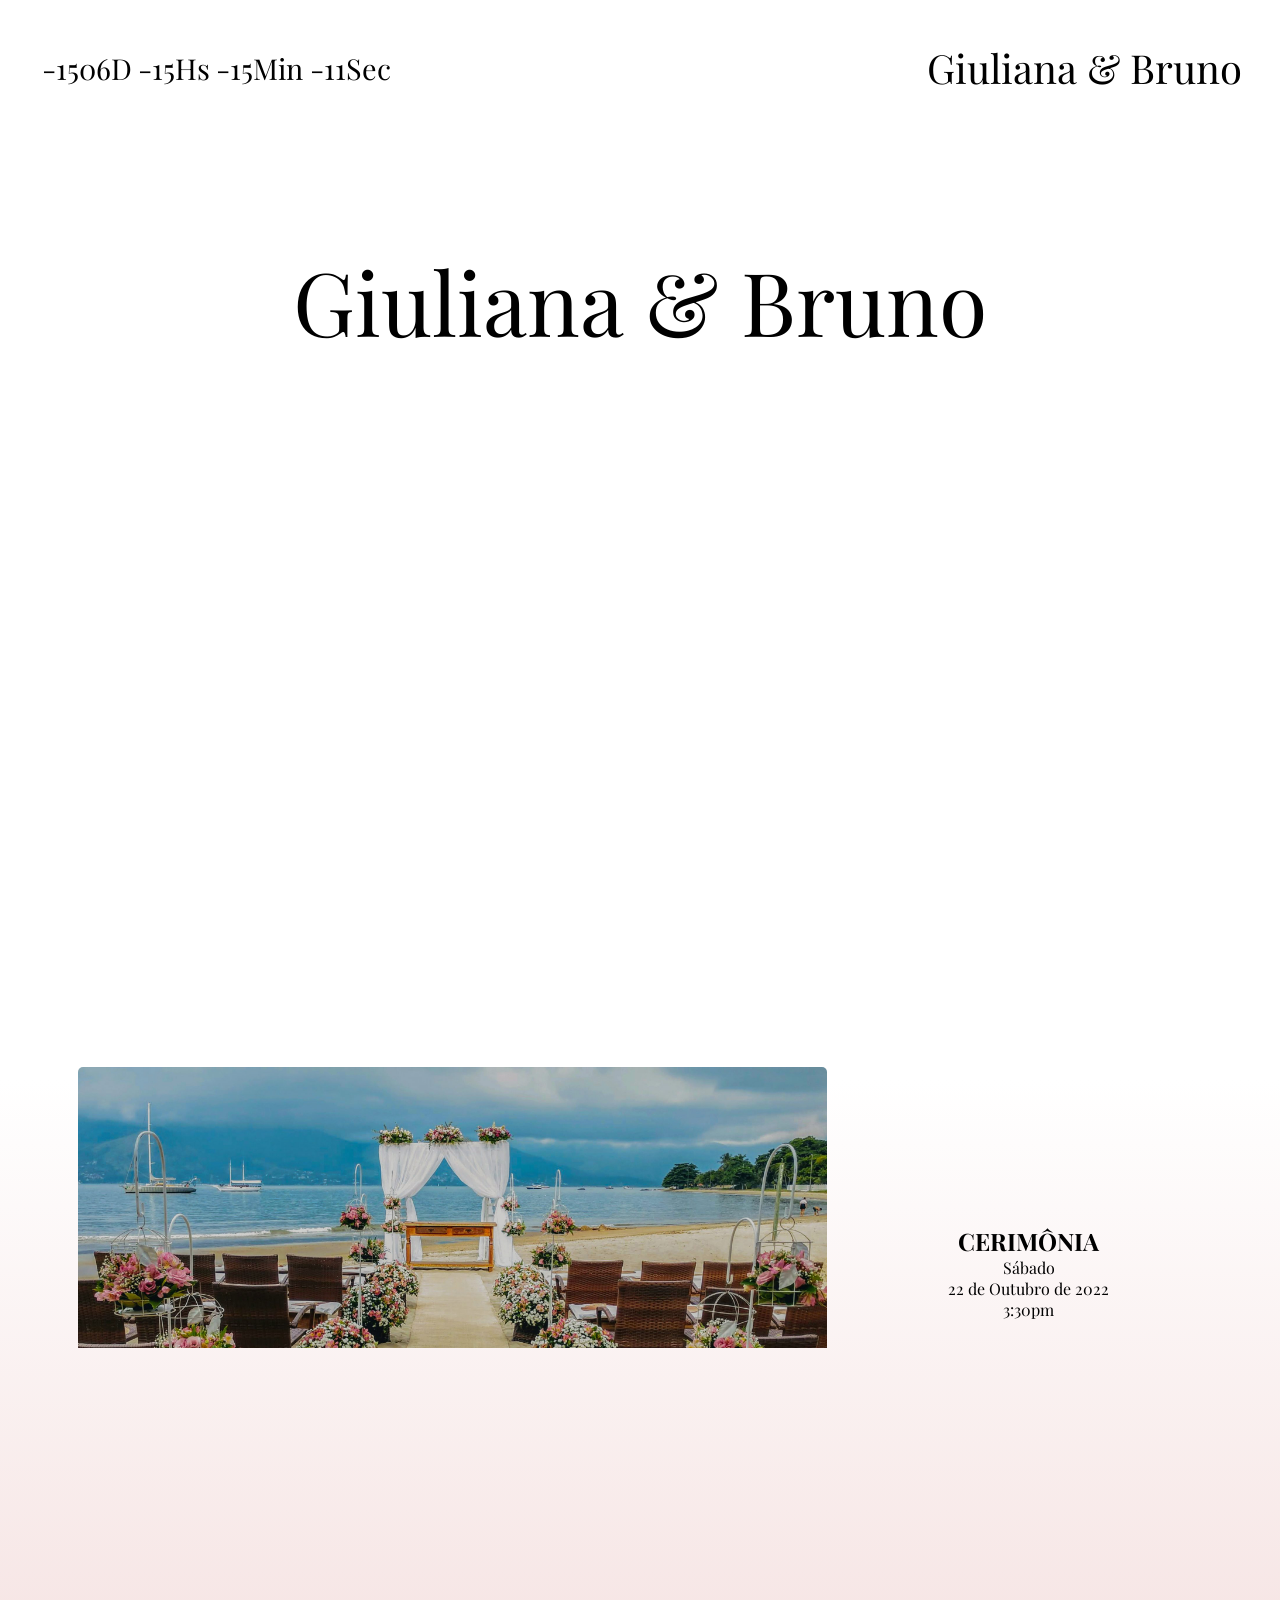
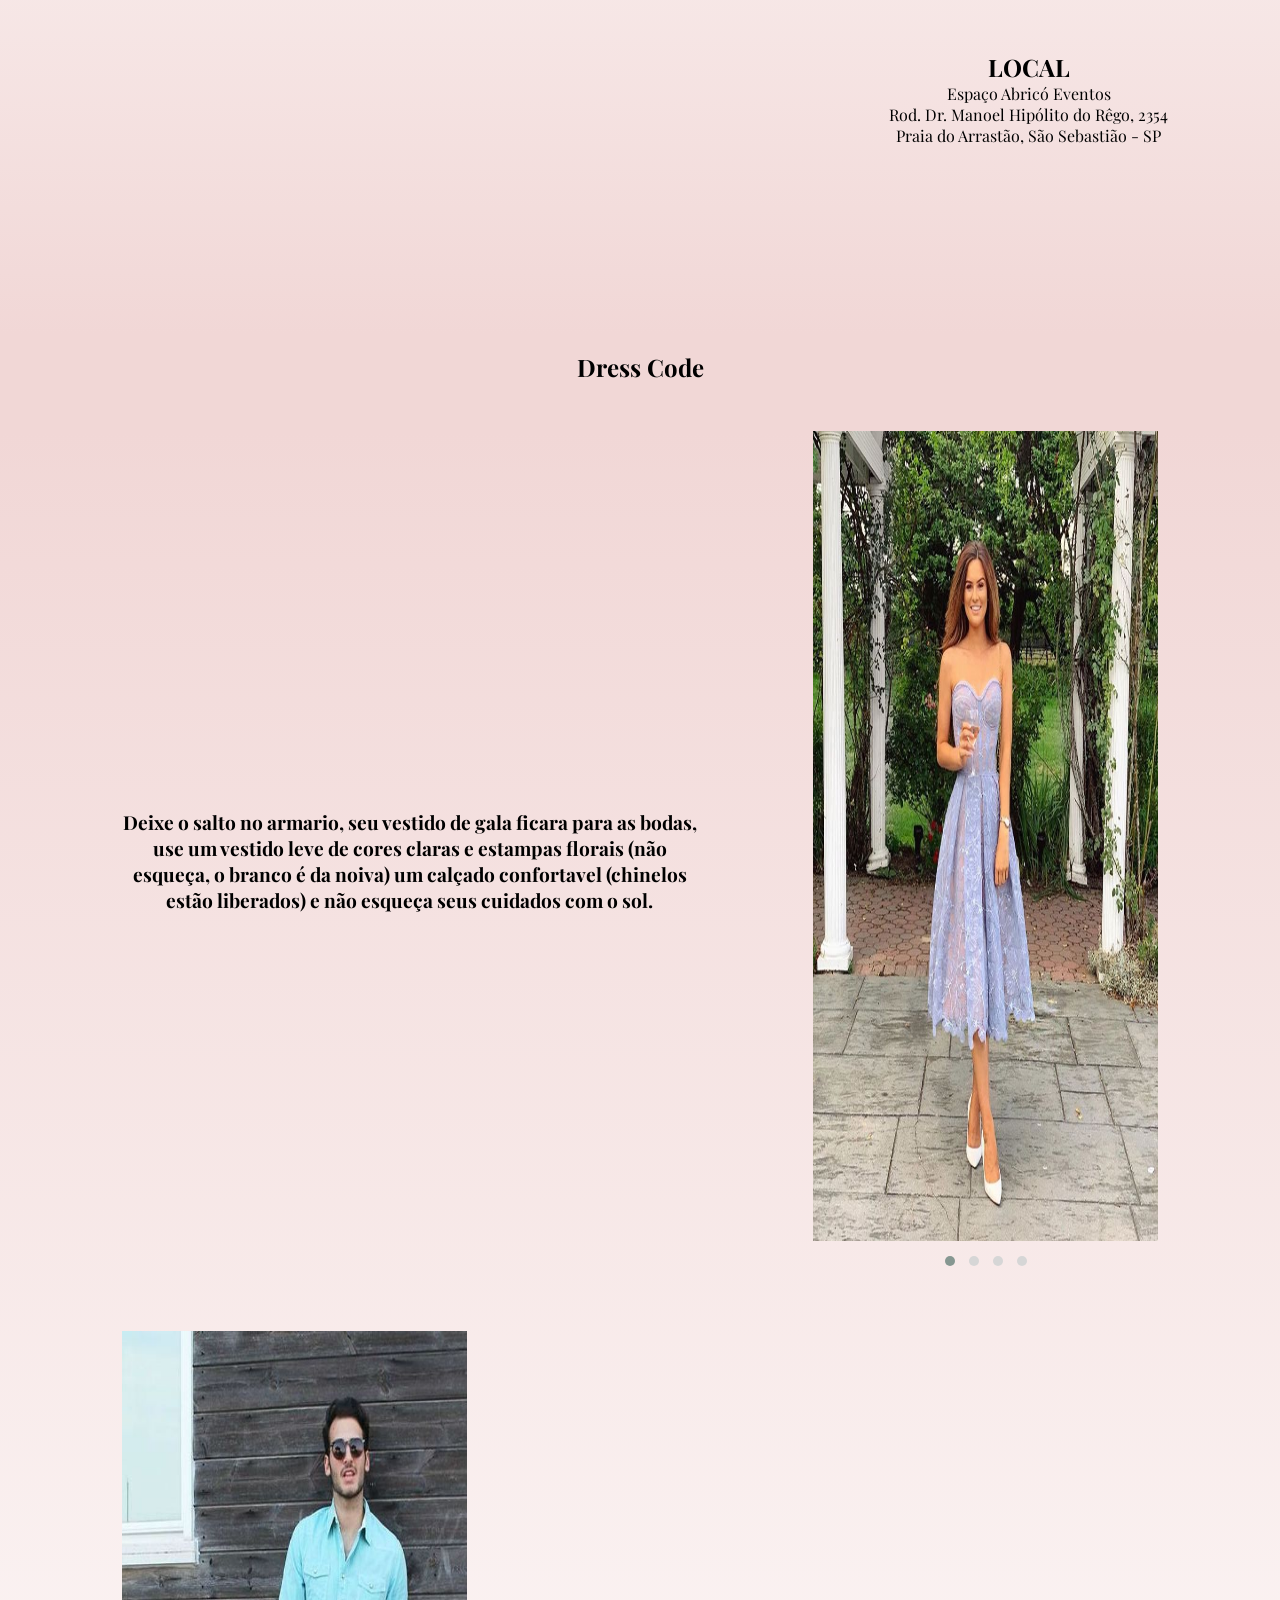
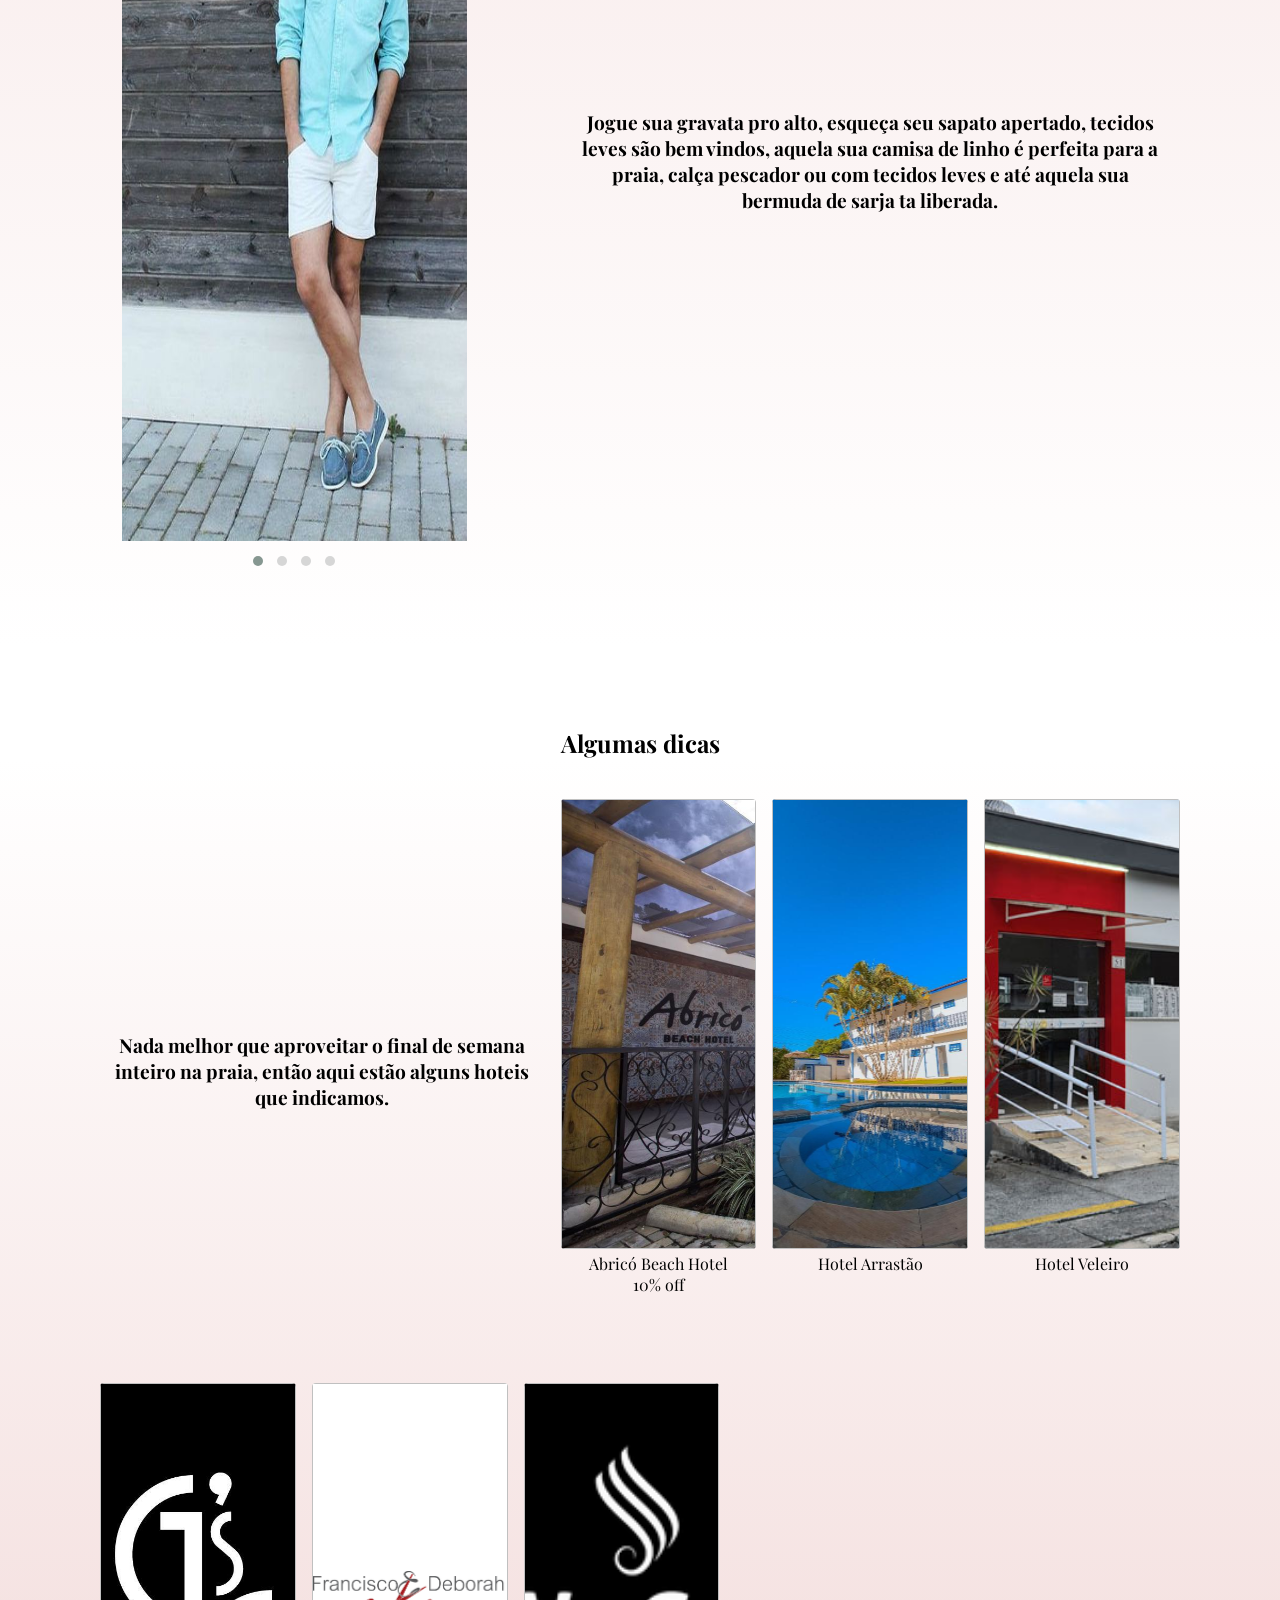
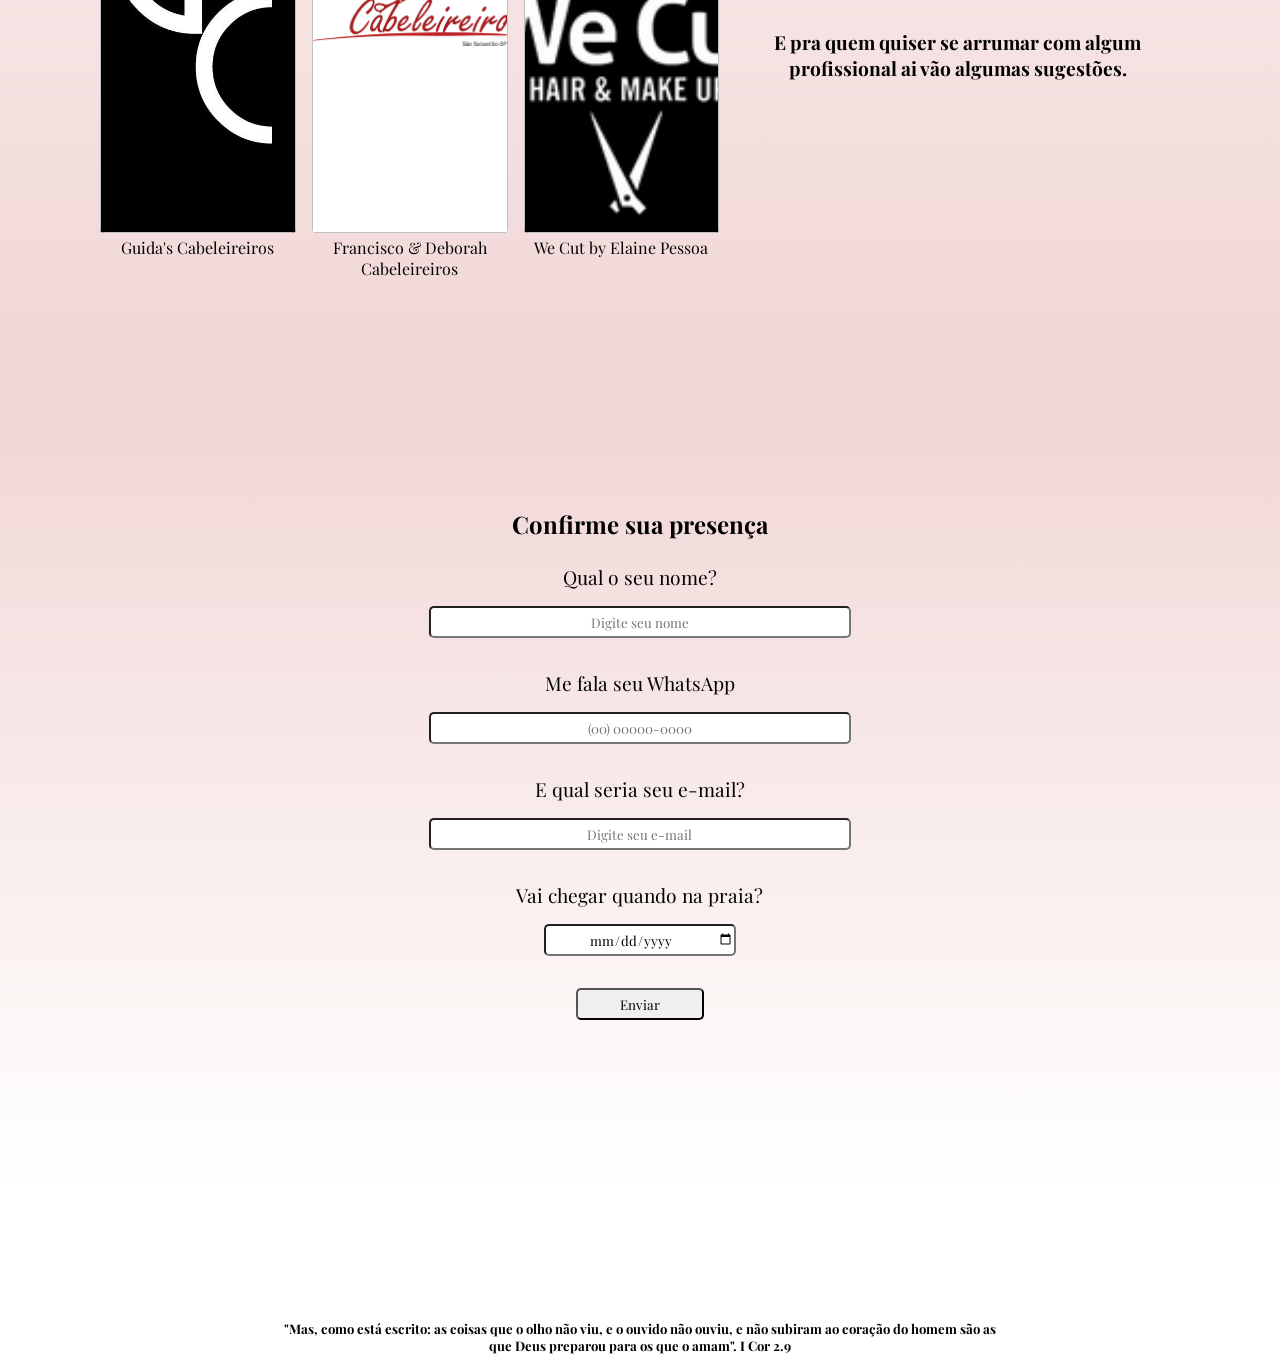
==== index.html @ ca5f825d "criado footer, editado sections e criado thanks.html" ====
<!DOCTYPE html>
<html lang="pt-br">
<head>
    <meta charset="UTF-8">
    <meta http-equiv="X-UA-Compatible" content="IE=edge">
    <meta name="viewport" content="width=device-width, initial-scale=1.0">
    <link rel="stylesheet" href="css/owl/owl.carousel.min.css">
    <link rel="stylesheet" href="css/owl/owl.theme.default.min.css">
   
    <link rel="stylesheet" href="css/base.css">
    <link rel="stylesheet" href="css/info.css">
    <link rel="stylesheet" href="css/local.css">
    <link rel="stylesheet" href="css/noivos.css">
    <link rel="stylesheet" href="css/rsvp.css">
    <link rel="stylesheet" href="css/dicas.css">
    <link rel="stylesheet" href="css/listaPresentes.css">
    <link rel="stylesheet" href="css/dresscode.css">
    <link rel="stylesheet" href="css/footer.css">
    <title>Giuliana & Bruno</title>
</head>
<body>
    <header>
        <ul id="regressivo">
            <li><span id="days"></span>D</li>
            <li><span id="hours"></span>Hs</li>
            <li><span id="minutes"></span>Min</li>
            <li><span id="seconds"></span>Sec</li>
        </ul>
        <p id="tituloHeader">Giuliana & Bruno</p>
        <!-- colocar a data como background-->
    </header>
    <main>
        <section class="noivos" id="sectionNoivos">
            <div class="nomeNoivos" id="nomeNoivos"><p>Giuliana & Bruno</p></div>
            <div class="btnsubir" id="btnSubir">
                <a href="#regressivo">Subir</a>
            </div>
        </section>
        <section class="info" id="sectionInfo">
            <div class="local__infomacao">
                <div id="carroselInfo" class="carroselInfo">

                </div>

                <div id="cerimonia" class="cerimonia">
                    <h1>CERIMÔNIA</h1>
                    <p>Sábado</p>
                    <p>22 de Outubro de 2022</p>
                    <p>3:30pm</p>
                </div>
                
            </div>

            <div class="mapa__informacao">
                <div class="mapa">
                    <iframe id="iframe" src="https://www.google.com/maps/embed?pb=!1m18!1m12!1m3!1d3651.3689136181724!2d-45.40582568501809!3d-23.76987398457973!2m3!1f0!2f0!3f0!3m2!1i1024!2i768!4f13.1!3m3!1m2!1s0x94d29b99ed6db291%3A0xcf7d42563c773ba3!2sEspa%C3%A7o%20Abric%C3%B3%20Eventos!5e0!3m2!1spt-BR!2sbr!4v1636933007830!5m2!1spt-BR!2sbr" width="600" height="450" style="border:0;" allowfullscreen="" loading="lazy"></iframe>
                </div>
          
                <div id="local" class="local">
                    <h1>LOCAL</h1>
                    <p>Espaço Abricó Eventos</p>
                    <p>Rod. Dr. Manoel Hipólito do Rêgo, 2354</p>
                    <p>Praia do Arrastão, São Sebastião - SP</p>
                </div>
            </div>
        </section>
        <section class="dresscode" id="sectionDresscode">
            <div class="infoDresscode">
                <h1>Dress Code</h1>
                <div id="feminino" class="femenino">
                
                    <p id="pFemenino" class="">Deixe o salto no armario, seu vestido de gala ficara para as bodas, use um vestido leve de cores claras e estampas florais (não esqueça, o branco é da noiva) um calçado confortavel (chinelos estão liberados) e não esqueça seus cuidados com o sol.  </p>
                    <div id="dressF" class="dressCode dressF">
                        <div class="owl-carousel owl-theme">
                            <div class="item">
                                <img src="img/dressCodeF.jpg" alt="" class="exemploDresCode">
                            </div>
                            <div class="item">
                                <img src="img/referenciaF1.jpeg" alt="" class="exemploDresCode">
                            </div>
                            <div class="item">
                                <img src="img/referenciaF3.jpg" alt="" class="exemploDresCode">
                            </div>
                            <div class="item">
                                <img src="img/referenciaF2.jpeg" alt="" class="exemploDresCode">
                            </div>
                        </div>
                    </div>
                </div>
                <div id="masculino" class="masculino">
                    
                    <p id="pMasculino">Jogue sua gravata pro alto, esqueça seu sapato apertado, tecidos leves são bem vindos, aquela sua camisa de linho é perfeita para a praia, calça pescador ou com tecidos leves e até aquela sua bermuda de sarja ta liberada.  </p>
                    <div id="dressM" class="dressCode dressM">
                        <div class="owl-carousel owl-theme">

                            <div class="item">
                                <img src="img/referenciaM1.jpeg" alt="" class="exemploDresCode">
                            </div>
                            <div class="item">
                                <img src="img/referenciaM2.jpeg" alt="" class="exemploDresCode">
                            </div>
                            <div class="item">
                                <img src="img/referenciaM3.jpeg" alt="" class="exemploDresCode">
                            </div>
                            <div class="item">
                                <img src="img/referenciaM4.jpeg" alt="" class="exemploDresCode">
                            </div> 
                        </div>
                    </div>
                </div>
           
            </div>
        </section>
        <section class="dicas" id="sectionDicas">
            <h2 class="dicas_titulo">
                Algumas dicas
            </h2>
                    <div class="container c1">
                        <p id="dicasP1" class="dicas_P dicasP1">Nada melhor que aproveitar o final de semana inteiro na praia, então aqui estão alguns hoteis que indicamos.</p>

                        <div class="indicacao in1" id="in1">
                            <a href="https://www.instagram.com/abrico_beach_hotel/" target="_blank">
                                <img class="indi1">
                                <p>Abricó Beach Hotel<br>10% off</p>
                            </a>
                        </div>
                        <div class="indicacao in2" id="in2">
                            <a href="https://www.hotelarrastao.tur.br/" target="_blank">
                                <img class="indi2">
                                <p>Hotel Arrastão</p>
                            </a>
                        </div>
                        <div class="indicacao in3" id="in3">
                            <a href="https://hotelveleiro.com/" target="_blank">
                                <img class="indi3">
                                <p>Hotel Veleiro</p>
                            </a>
                        </div>
                    </div>
                    <div class="container c2">
                        <p id="dicasP2" class="dicas_P dicasP2">E pra quem quiser se arrumar com algum profissional ai vão algumas sugestões.</p>

                        <div class="indicacao in5" id="in6">
                            <a href="https://www.wecutilhabela.com.br/" target="_blank">
                                <img class="indi5">
                                <p>We Cut by Elaine Pessoa</p>
                            </a>
                        </div>

                        <div class="indicacao in6" id="in5">
                            <a href="https://www.facebook.com/Francisco-Deborah-Cabeleireiros-1360861070591210/" target="_blank">
                                <img class="indi6">
                                <p>Francisco & Deborah Cabeleireiros</p>
                            </a>
                        </div>

                        <div class="indicacao in4" id="in4">
                            <a href="https://www.facebook.com/Guidas-Cabeleireiros-157989481003439/" target="_blank">
                                <img class="indi4">
                                <p>Guida's Cabeleireiros</p>
                            </a>
                        </div>
                       
                        
                    </div>
               

        </section>

        
        <section class="rsvp" id="sectionRsvp">
            <h1 class="titleRsvp">Confirme sua presença</h1>

            <form  class="formRsvp" id="formRsvp" action="https://formsubmit.co/giuebruno@outlook.com" method="POST">
                
                <label for="nome" id="nomeForm">Qual o seu nome?</label>
                <input type="text" name="nome" id="nome" placeholder="Digite seu nome" required>
                <label for="tel" id="telForm">Me fala seu WhatsApp</label>
                <input type="tel" name="tel" id="tel" placeholder="(00) 00000-0000" maxlength="11" required >
                
                <label for="email" id="emailForm">E qual seria seu e-mail?</label>
                <input type="email" name="email" id="email" placeholder="Digite seu e-mail" required>
                <label for="date" id="dateForm">Vai chegar quando na praia?</label>
                <input type="date" name="date" id="date" required>
                <input type="hidden" name="_next" value="https://giuebruno.com.br/thanks.html">
                <input type="hidden" name="_captcha" value="false">
                <input type="submit" value="Enviar" class="btn" id="btnForm">
                
            </form>
        </section>
   <!--     <section class="listaPresente" id="sectionListaPresente">

            <h1 class="lista">Lista de Presentes</h1>

            <div class="container">
                <div class="presente" id="presente1">
                    <div class="imgPresente img1"></div>
                    <div class="valorPresente">
                        <a href="https://www.precolandia.com.br/jogo-panelas-antiaderentes-5-pe%C3%A7as-santorini-ana-maria-braga/p-603260" class="linkLista" target="_blank">
                            <p>Jogo de Panelas Antiaderentes 5 Peças Santorini - Ana Maria Braga <br><strong>R$ 299,00</strong></p>
                        </a>
                    </div>
                </div>

                <div class="presente" id="presente2">
                    <div class="imgPresente img2"></div>
                    <div class="valorPresente">
                        <a href="https://www.precolandia.com.br/frigideira-wok-santorini-tampa-28cm-preta-meridional/p-582727" class="linkLista" target="_blank">
                            <p>Frigideira Wok Santorini com Tampa 28cm Preta - Meridional<br><strong>R$ 129,90</strong></p>
                        </a>
                    </div>
                </div>

                <div class="presente" id="presente3">
                    <div class="imgPresente img3"></div>
                    <div class="valorPresente">
                        <a href="https://www.precolandia.com.br/m%C3%A1quina-macarr%C3%A3o-ana-maria-braga-3-massas/p-939323" class="linkLista" target="_blank">
                            <p>Máquina de Macarrão Ana Maria Braga para 3 Massas<br><strong>R$209,90</strong></p>
                        </a>
                    </div>
                </div>

                <div class="presente" id="presente4">
                    <div class="imgPresente img4"></div>
                    <div class="valorPresente">
                        <a href="https://www.precolandia.com.br/fouet-inox-hercules/p-563447" class="linkLista" target="_blank">
                            <p>Fouet de Inox - Hercules<br><strong>R$34,90</strong></p>
                        </a>
                    </div>
                </div>

                <div class="presente" id="presente5">
                    <div class="imgPresente img5"></div>
                    <div class="valorPresente">
                        <a href="https://www.precolandia.com.br/liquidificador-mondial-l-1200-bi-12-velocidades-preto/p-964026" class="linkLista" target="_blank">
                            <p>Liquidificador Mondial L-1200 Bi com 12 Velocidades Preto<br><strong>R$ 229,90</strong></p>
                        </a>
                    </div>
                </div>

                <div class="presente" id="presente6">
                    <div class="imgPresente img6"></div>
                    <div class="valorPresente">
                        <a href="https://www.precolandia.com.br/batedeira-planet%C3%A1ria-php500-turbo-vermelha-11-velocidades-philco/p-946320" class="linkLista" target="_blank">
                            <p>Batedeira Planetária Php500 Turbo Vermelha com 11 Velocidades - Philco<br><strong>R$ 549,90</strong></p>
                        </a>
                    </div>
                </div>

                <div class="presente" id="presente7">
                    <div class="imgPresente img7"></div>
                    <div class="valorPresente">
                        <a href="https://www.precolandia.com.br/mixer-brit%C3%A2nia-bmx201-preto-127v/p-536970" class="linkLista" target="_blank">
                            <p>Mixer Britânia Bmx201 Preto 127v<br><strong>R$ 99,90</strong></p>
                        </a>
                    </div>
                </div>

                <div class="presente" id="presente8">
                    <div class="imgPresente img8"></div>
                    <div class="valorPresente">
                        <a href="precolandia.com.br/grill-cadence-club-sandwich/p-454117" class="linkLista" target="_blank">
                            <p>Grill Cadence Club Sandwich<br><strong>R$ 169,90</strong></p>
                        </a>
                    </div>
                </div>

                <div class="presente" id="presente9">
                    <div class="imgPresente img9"></div>
                    <div class="valorPresente">
                        <a href="https://www.precolandia.com.br/faqueiro-tramontina-36-pe%C3%A7as-amazonas/p-507385" class="linkLista" target="_blank">
                            <p>Faqueiro Tramontina 36 Peças Amazonas<br><strong>R$ 339,90</strong></p>
                        </a>
                    </div>
                </div>

                <div >
                    <a href="*" target="_blank"> <p class="btnPresente" id="btnPresente"> Ver lista completa</p></a>
                </div>

            </div>
        </section> -->
    </main>
    <footer>
        <h3 class="h3__footer">
            "Mas, como está escrito: as coisas que o olho não viu, e o ouvido não ouviu, e não subiram ao coração do homem são as que Deus preparou para os que o amam". I Cor 2.9
        </h3>
    </footer>
    <script src="js/owl/jquery.min.js"></script>
    <script src="js/owl/owl.carousel.min.js"></script>
    <script type="module" src="js/main.js"></script>

</body>
</html>
---- css/base.css ----
@import url('https://fonts.googleapis.com/css2?family=Playfair+Display:ital@1&family=Praise&display=swap');


* { margin: 0; padding: 0; box-sizing: border-box; font-family: 'Playfair Display', serif; text-decoration: none; overflow-x: hidden;}




header {
    width: 100%;
    height: 15vh;
    display: flex;
    align-items: center;
    justify-content: space-between;
    padding: 0 3%;
}

header p {
    font-size: 2.5rem;
}

header ul {
    display: flex;
}

header ul li {
    margin: 0 0.2rem;
    list-style: none;
    font-size: 1.8rem;
}



.info, .dicas, .listaPresente{
    background-image: linear-gradient(white 5%, #f1d7d6 )
}

.dresscode, .rsvp {
    background-image: linear-gradient(#f1d7d6 5%, white )
}


a:link {
    color:black;
}

a:visited {
    color:black;
}
---- css/info.css ----
.info {
    height:100vh;
    width:auto;
    display:flex;
    flex-direction: column;
    padding:2rem 5%;
    text-align:center;
}

.local__infomacao {
    height:50%;
    width:100%;
    margin-bottom: 1rem;
    display:flex;
    justify-content:space-around;
    align-items:center;
    
}

.carroselInfo {
    height:100%;
    width:65%;
    transform: translateX(-150%);
    background-image: url(../img/abricoPraia.jpg);
    background-repeat:no-repeat;
    background-size: 100%;
    border-radius: 5px;
}

.local, .cerimonia {
    width:30%;
    height:100%;
    display:flex;
    flex-direction:column;
    justify-content:center;

}

.cerimonia {

    transform: translateX(220%);
 
}

.local{

    transform: translateX(150%);

}

.mapa__informacao{

    height:50%;
    width:100%;
    display:flex;
    justify-content:space-around;
    align-items:center;

}

.mapa {
    height:100%;
    width:65%;
    overflow: hidden;
    border-radius: 5px;
}

iframe {
    width: 100%;
    height: 100%;
    transform: translateX(-170%);
}
---- css/noivos.css ----
.noivos {
    width: 100%;
    height: 100vh;
    display: flex;
    justify-content: center;
    align-items: center;
}

.imgNoivos {
    width: 33%;
    height: 100%;

}

.nomeNoivos {
    font-size: 5.5rem;
    transform: translateY(-200%);
}

.btnsubir {
    border: 1px solid black;
    width: 3rem;
    height: auto;
    position: fixed;
    bottom: 1rem;
    right: 1rem;
    text-align: center;
    border-radius: 5px;
    opacity: 0;
    
}

.btnsubir a {
    color: black;
}
---- css/rsvp.css ----
.rsvp {
    display: flex;
    justify-content: center;
    align-items: center;
    flex-direction: column;
    height: 90vh;
    width: 100vw;
    
}

.titleRsvp {
    margin: 0 0 1.5rem 0;
    text-align: center;
    font-size: 1.5rem;
}
.formRsvp {
    display: flex;
    flex-direction: column;
    justify-content: center;
    align-items: center;
    
}

label {
    margin: 0 0 1rem 0;
    font-size: 1.2rem;
    opacity: 0;
}

input {
    margin: 0 0 2rem 0;
    text-align: center;
    height: 2rem;
    border-radius: 5px;
    opacity: 0;
}

#nome, #tel, #email {
    width: 33vw;

}

#date {
    width:15vw;
}

.btn {
    width:10vw;
    cursor: pointer;

}

.btn:hover {
    background-color: #f1d7d6;

}

.btn:active {
    transform: scale(.9, .9);
    transition: .1s;
    opacity: .9;
}
---- css/dicas.css ----
.dicas {
    height:auto;
    width:100vw;
    padding: 2rem 5%;
}

.dicas_titulo {

    text-align: center;
    padding: 0 0 2.5rem 0;
}


.container {
    display: flex;
    align-items: center;
    margin-bottom: 1rem;
}

.c1 {
    margin-bottom: 2.5rem;
}

.c2 {
    flex-direction:row-reverse;
}

.dicas_P {
    font-size: 1.2rem;
    font-weight: bold;
    width:40%;
    text-align: center;
   
    padding: 0.5rem

}

.dicasP1 {
    transform: translateX(-150%);
}

.dicasP2{
    transform: translateX(150%);
}


.indicacao {
    transform:scale(.01);
    text-align: center;
    width:17%;
    margin: 0 .5rem
}

.indicacao a {
    height: 100%;
    width: 100%;
    
}

.indicacao img {
    height: 50vh;
    width: 100%;
    background-repeat: no-repeat;
    
    border-radius: 4px;
}



.indi1 {
    background-image: url(../img/hotelAbrico.jpg);
    background-size: cover;

}

.indi2 {
    background-image: url(../img/hotelArrastao.jpg);
    background-size: cover;
    background-position-x: center;
}

.indi3 {
    background-image: url(../img/hotelVeleiro.jpg);
    background-size: cover;
    background-position-x: center;
}

.indi4 {
    background-image: url(../img/Guida\'sCabeleireiros.jpg);
    background-position-x: center;
    background-size: cover;
}

.indi5 {
    background-image: url(../img/weCut.png);
    background-position-x: center;
    background-size: cover;
}

.indi6 {
    background-image: url(../img/Francisco\ &\ Deborah\ Cabeleireiros.jpg);
    background-position-x: center;
    background-size: contain;
    background-position: center;
    background-color: white;
}

.indicacao p {
    height: 10vh;
}
---- css/listaPresentes.css ----
.listaPresente {
    width: 100vw;
    height: auto;
    display: flex;
    align-content: center;
    justify-content: center;
    flex-direction: column;
    padding: 2rem 5%;
    text-align: center;
    margin: 0;
}

.lista {
    margin: 0 0 1.5rem 0;
    font-size:1.5rem;
}

.container{
    display: flex;
    align-content: center;
    flex-wrap: wrap;
    justify-content: center;
}

.presente {
    width: 25vw;
    height: 60vh;
    margin: 2rem 2rem 0 0;
    text-align: center;
    cursor: pointer;
    transform:scale(0.01);
}

.imgPresente:hover, .btnPresente:hover{
    transform: scale(1.05);
    transition: .5s ease-in-out;
}

.imgPresente {
    height:70%;
    background-repeat: no-repeat;
    background-position:center;
    background-size: contain;
}

.img1 {
    background-image: url(../img/Jogo-de-Panelas-Antiaderentes-5-Pecas-Santorini-Ana-Maria-Braga-preçolandia-603260-0c.jpg);
}

.img2 {
    background-image: url(../img/Frigideira-Wok-Santorini-com-Tampa-28cm-Preta-Meridional-preçolandia-582727-0c.jpg);
}
.img3{
    background-image: url(../img/Maquina-de-Macarrao-Ana-Maria-Braga-para-3-Massas-preçolandia-939323-0c.jpg);
}
.img4{
    background-image: url(../img/Fouet-de-Inox-Hercules-preçolandia-563447-0c.jpg);
}
.img5{
    background-image: url(../img/Liquidificador-Mondial-L-1200-Bi-com-12-Velocidades-Preto-preçolandia-964026-0c.jpg);
}
.img6{
    background-image: url(../img/Batedeira-Planetaria-Php500-Turbo-Vermelha-com-11-Velocidades-Philco-preçolandia-946320-0c.jpg);
}
.img7{
    background-image: url(../img/Mixer-Bmx201-Preto-127v-preçolandia-536970-0c.jpg);
}
.img8{
    background-image: url(../img/Grill-Cadence-Club-Sandwich-preçolandia-454117-0c.jpg);
}
.img9{
    background-image: url(../img/Faqueiro-Tramontina-36-Pecas-Amazonas-preçolandia-507385-0c.jpg);
}

.presente p{
    padding: .5rem;
}

.btnPresente {
    margin: 2rem;
    border: 2px solid black;
    border-radius:4px;
    width:15vw;
    height:5vh;
    text-align: center;
    color: black;
    opacity: 0;
}
---- css/dresscode.css ----
.dresscode {
    width: 100vw;
    height: auto !important;
    display: flex;
    flex-direction: row-reverse;
    padding: 0 5%;
    margin-bottom: 3rem;
}

.dressCode {
    height: 100%;
    width: 30%;
    overflow: hidden;
  
}

.exemploDresCode {
 height: 90vh;
 overflow: hidden ;
}


.dresscode h1 {
    height: 3rem;
    font-size: 1.5rem;
    margin-bottom: 2rem;
    
}

.dressM {
    
    transform: translateX(-150%);
}

.dressF {
    
    transform: translateX(150%);
}



.infoDresscode {
    width: 100%;
    height: 100%;
    padding: 0 5%;
    text-align: center;
    display: flex;
    flex-direction: column;
    justify-content: center;
    padding:1rem 0;
}

.femenino {
    width: 100%;
    height: 100vh;
    display: flex;
    flex-direction: row;
    justify-content: space-around;
    align-items: center;

}

.femenino p, .masculino p {
    width:50%;
    font-size: 1.2rem !important;
}

.femenino p {
    transform: translateX(-150%)
}

.masculino p {
    transform: translateX(150%)
}


.masculino {

    width: 100%;
    height: 100vh;
    display: flex;
    flex-direction: row-reverse;
    justify-content: space-around;
    align-items: center;
    
}


.infoDresscode p {
    margin: 0 0 .8rem 0;
}

.infoDresscode p:nth-child(5) {
    margin-bottom: 3rem;
}

.infoDresscode p:nth-child(3) {
    margin-bottom:2.3rem
}

.infoDresscode p:first-child {
    font-size: 1.5rem;
    margin-bottom: 2.5rem;
    font-weight: bold;
}
---- css/footer.css ----
footer {
    height: 20vh;
    width: 100%;
    padding:0 10% .7rem 10%;
    text-align: center;
    display: flex;
    align-items:flex-end;
    justify-content:center;
    font-size:.7rem;
}

.h3__footer {
    padding:0 15%
}
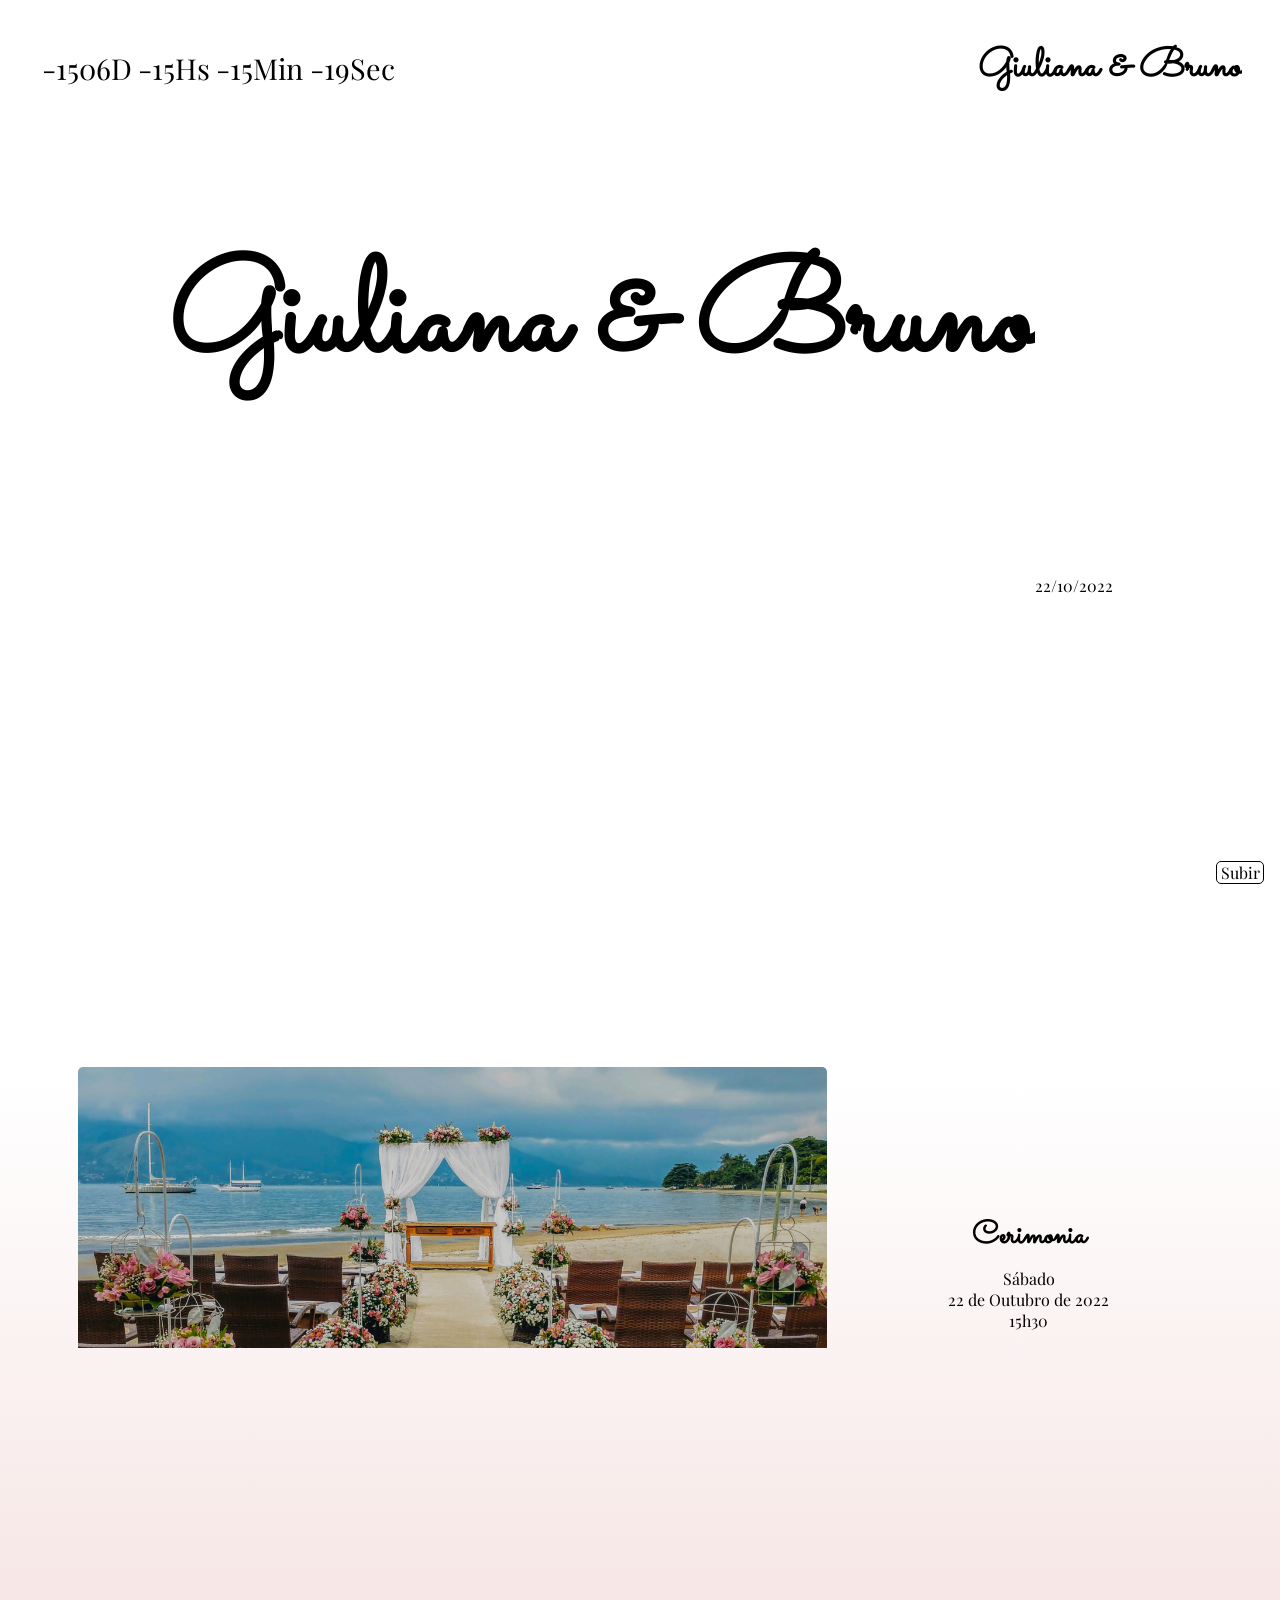
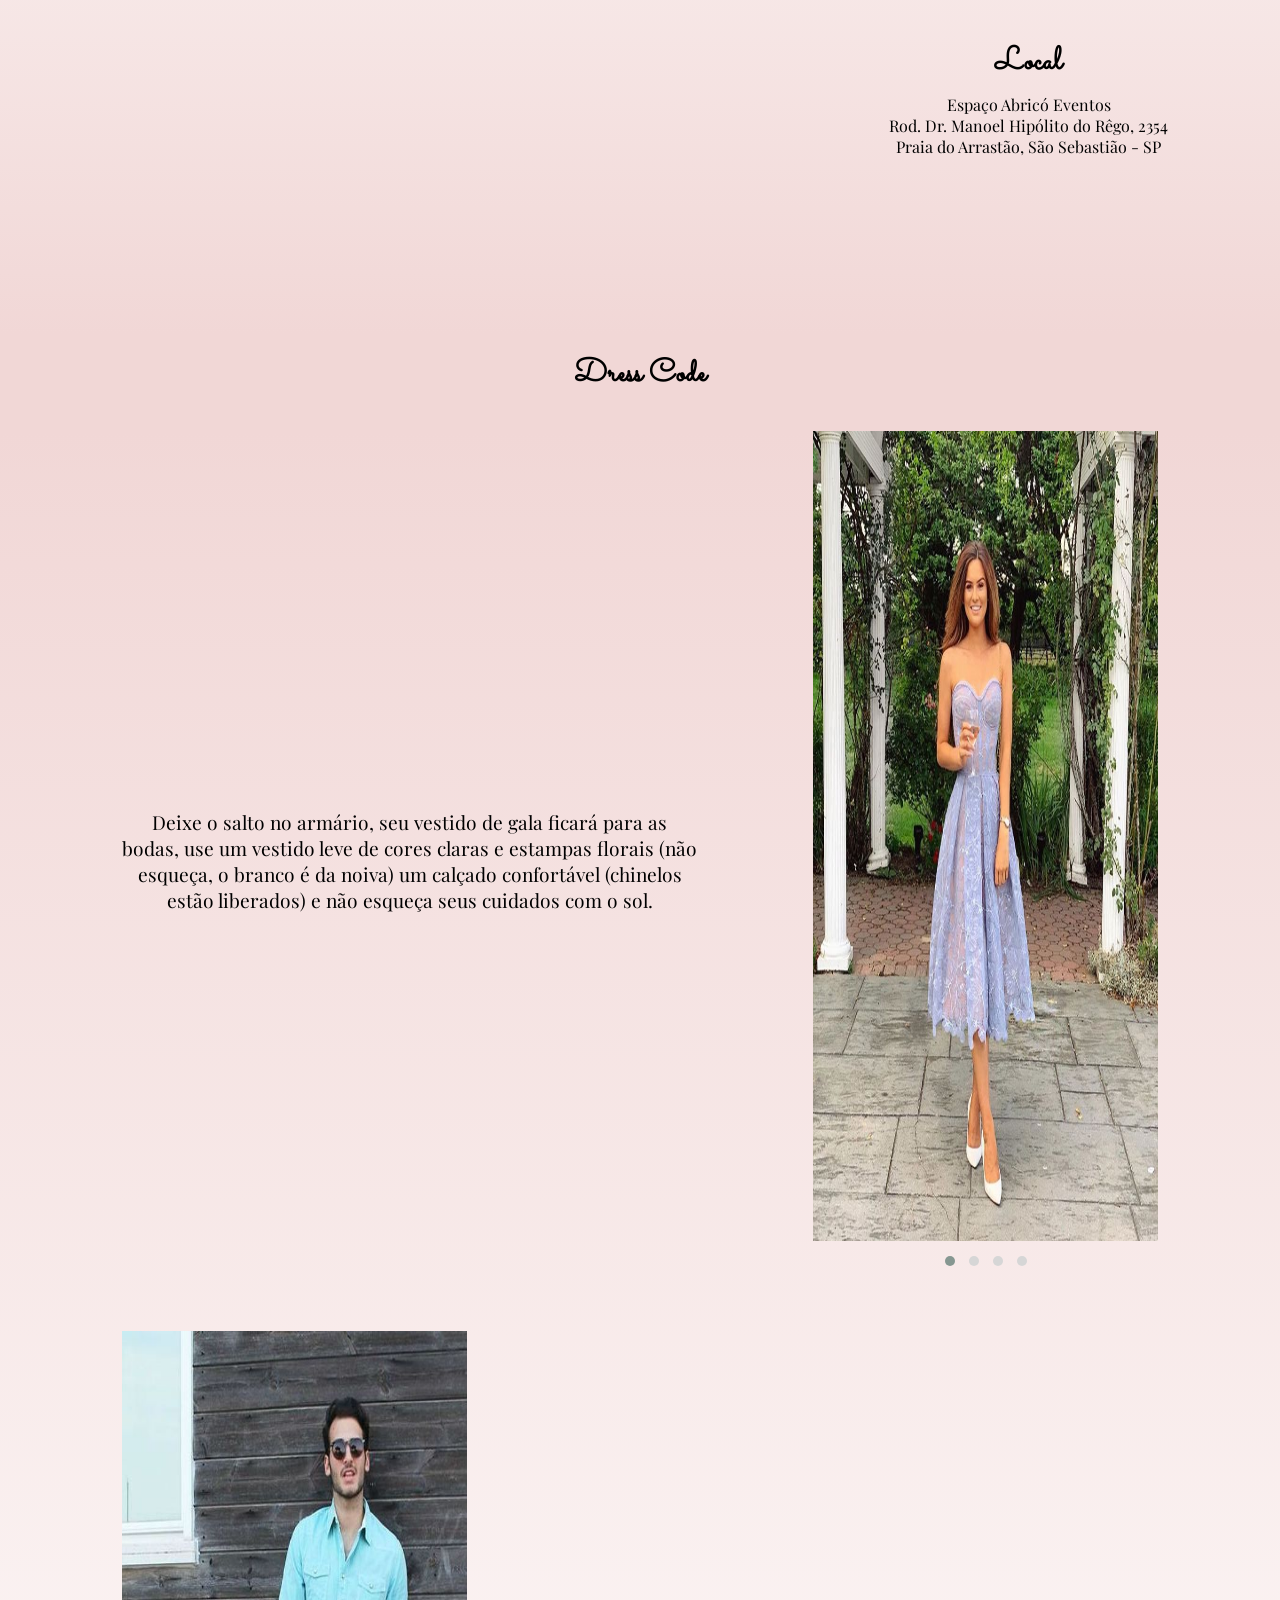
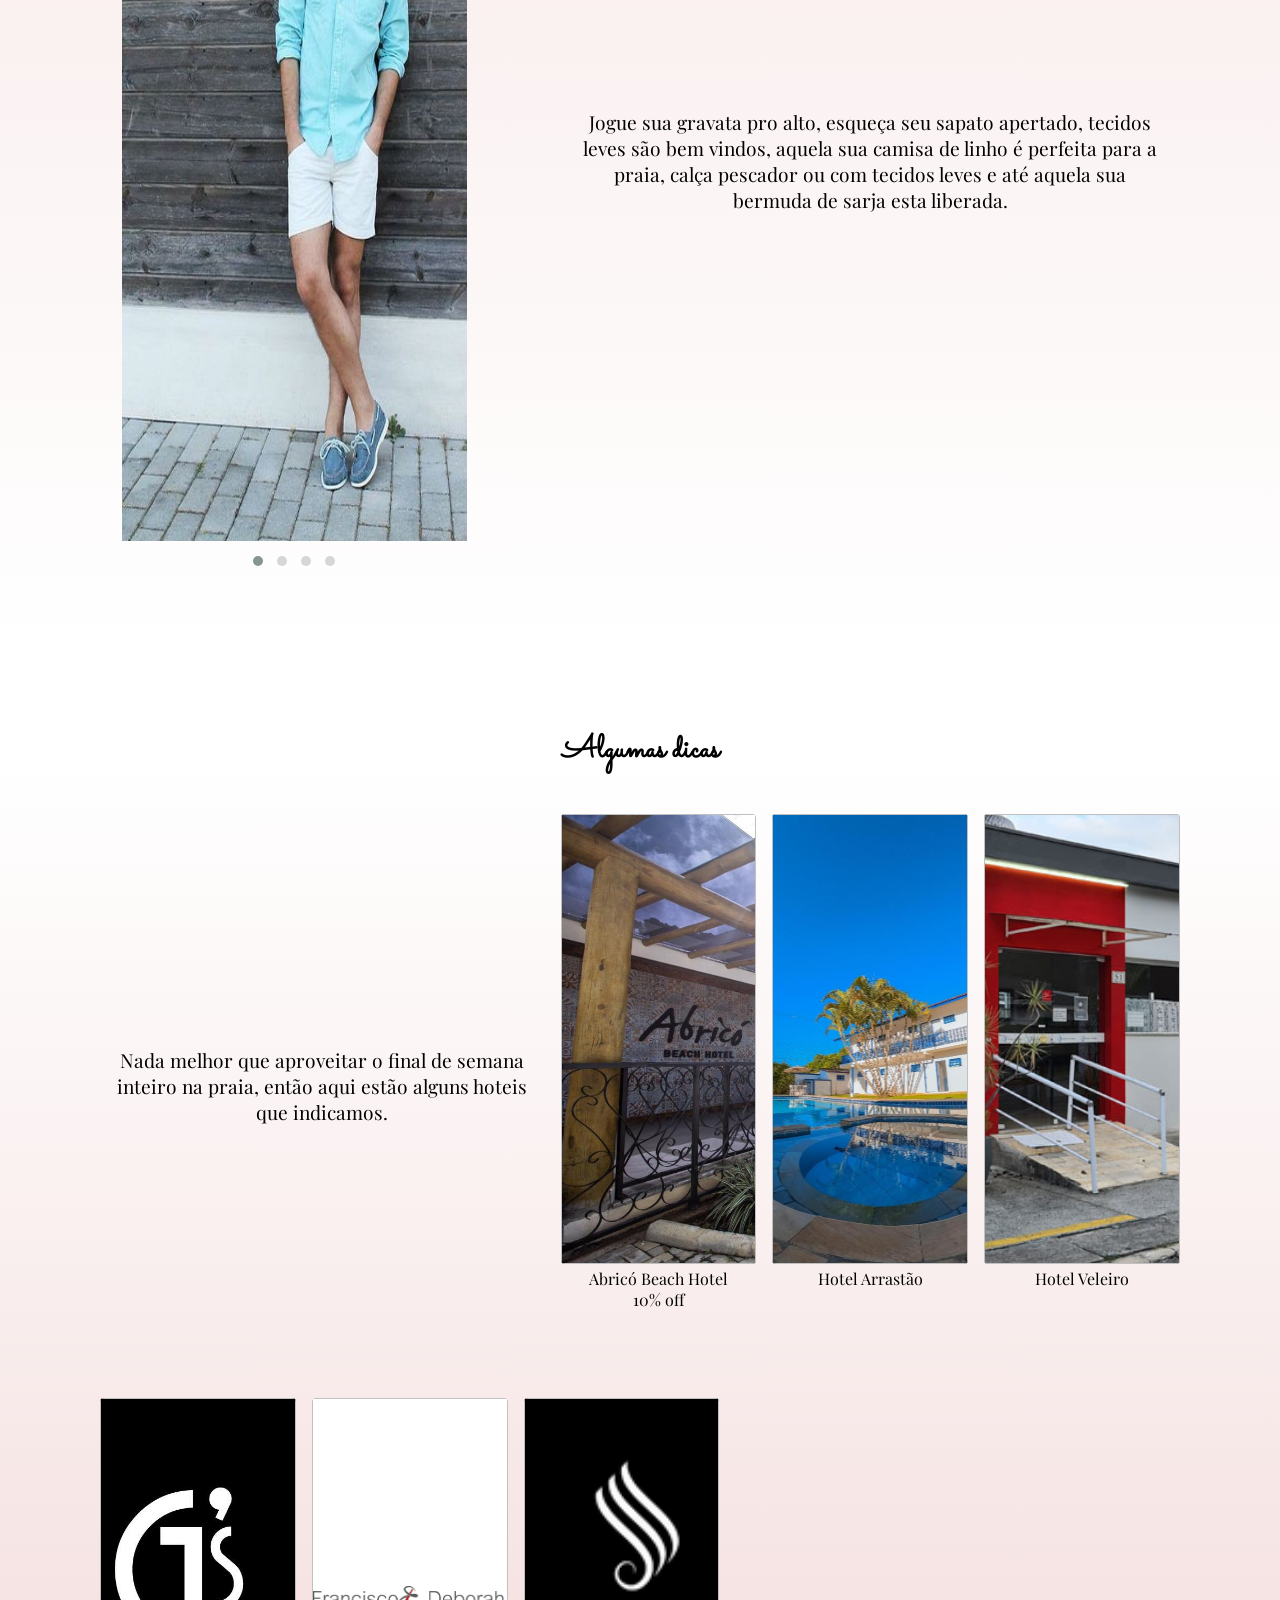
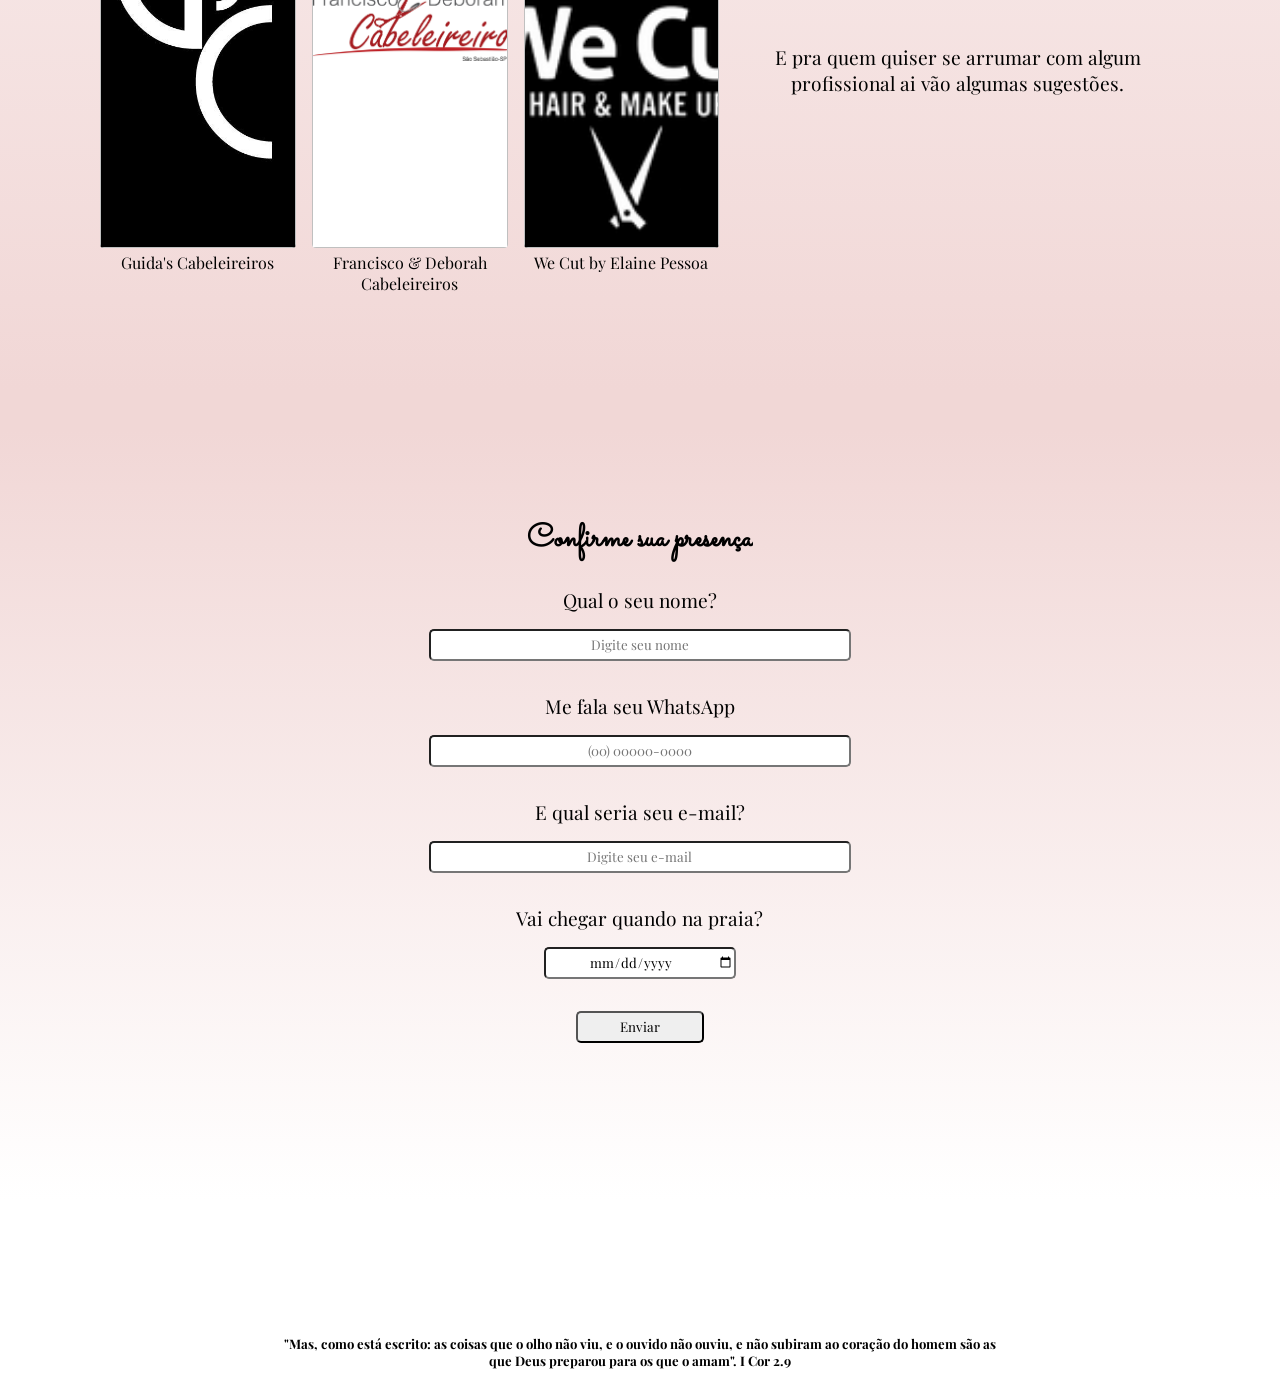
==== commit 96799b2f: "corrigido fonte, pequenos ajustes nos textos" ====
--- a/index.html
+++ b/index.html
@@ -26,12 +26,14 @@
             <li><span id="minutes"></span>Min</li>
             <li><span id="seconds"></span>Sec</li>
         </ul>
-        <p id="tituloHeader">Giuliana & Bruno</p>
+        <h1 id="tituloHeader">Giuliana & Bruno</h1>
         <!-- colocar a data como background-->
+        
     </header>
     <main>
         <section class="noivos" id="sectionNoivos">
-            <div class="nomeNoivos" id="nomeNoivos"><p>Giuliana & Bruno</p></div>
+            <div class="nomeNoivos" id="nomeNoivos"><h1>Giuliana & Bruno</h1></div>
+            <p class="header__data">22/10/2022</p>
             <div class="btnsubir" id="btnSubir">
                 <a href="#regressivo">Subir</a>
             </div>
@@ -43,10 +45,10 @@
                 </div>
 
                 <div id="cerimonia" class="cerimonia">
-                    <h1>CERIMÔNIA</h1>
+                    <h1 class="title">Cerimonia</h1>
                     <p>Sábado</p>
                     <p>22 de Outubro de 2022</p>
-                    <p>3:30pm</p>
+                    <p>15h30</p>
                 </div>
                 
             </div>
@@ -57,7 +59,7 @@
                 </div>
           
                 <div id="local" class="local">
-                    <h1>LOCAL</h1>
+                    <h1 class="title">Local</h1>
                     <p>Espaço Abricó Eventos</p>
                     <p>Rod. Dr. Manoel Hipólito do Rêgo, 2354</p>
                     <p>Praia do Arrastão, São Sebastião - SP</p>
@@ -66,10 +68,10 @@
         </section>
         <section class="dresscode" id="sectionDresscode">
             <div class="infoDresscode">
-                <h1>Dress Code</h1>
+                <h1 class="title">Dress Code</h1>
                 <div id="feminino" class="femenino">
                 
-                    <p id="pFemenino" class="">Deixe o salto no armario, seu vestido de gala ficara para as bodas, use um vestido leve de cores claras e estampas florais (não esqueça, o branco é da noiva) um calçado confortavel (chinelos estão liberados) e não esqueça seus cuidados com o sol.  </p>
+                    <p id="pFemenino" class="">Deixe o salto no armário, seu vestido de gala ficará para as bodas, use um vestido leve de cores claras e estampas florais (não esqueça, o branco é da noiva) um calçado confortável (chinelos estão liberados) e não esqueça seus cuidados com o sol.  </p>
                     <div id="dressF" class="dressCode dressF">
                         <div class="owl-carousel owl-theme">
                             <div class="item">
@@ -89,7 +91,7 @@
                 </div>
                 <div id="masculino" class="masculino">
                     
-                    <p id="pMasculino">Jogue sua gravata pro alto, esqueça seu sapato apertado, tecidos leves são bem vindos, aquela sua camisa de linho é perfeita para a praia, calça pescador ou com tecidos leves e até aquela sua bermuda de sarja ta liberada.  </p>
+                    <p id="pMasculino">Jogue sua gravata pro alto, esqueça seu sapato apertado, tecidos leves são bem vindos, aquela sua camisa de linho é perfeita para a praia, calça pescador ou com tecidos leves e até aquela sua bermuda de sarja esta liberada.  </p>
                     <div id="dressM" class="dressCode dressM">
                         <div class="owl-carousel owl-theme">
 
@@ -112,9 +114,9 @@
             </div>
         </section>
         <section class="dicas" id="sectionDicas">
-            <h2 class="dicas_titulo">
+            <h1 class="dicas_titulo title">
                 Algumas dicas
-            </h2>
+            </h1>
                     <div class="container c1">
                         <p id="dicasP1" class="dicas_P dicasP1">Nada melhor que aproveitar o final de semana inteiro na praia, então aqui estão alguns hoteis que indicamos.</p>
 
@@ -169,7 +171,7 @@
 
         
         <section class="rsvp" id="sectionRsvp">
-            <h1 class="titleRsvp">Confirme sua presença</h1>
+            <h1 class="titleRsvp title">Confirme sua presença</h1>
 
             <form  class="formRsvp" id="formRsvp" action="https://formsubmit.co/giuebruno@outlook.com" method="POST">
                 
@@ -190,7 +192,7 @@
         </section>
    <!--     <section class="listaPresente" id="sectionListaPresente">
 
-            <h1 class="lista">Lista de Presentes</h1>
+            <h1 class="lista title">Lista de Presentes</h1>
 
             <div class="container">
                 <div class="presente" id="presente1">
--- a/css/base.css
+++ b/css/base.css
@@ -1,10 +1,49 @@
 @import url('https://fonts.googleapis.com/css2?family=Playfair+Display:ital@1&family=Praise&display=swap');
+/*font-family: 'Playfair Display', serif;*/
+
+
+@import url('https://fonts.googleapis.com/css2?family=Satisfy&display=swap');
+/* font-family: 'Satisfy', cursive; */
+
+
+@import url('https://fonts.googleapis.com/css2?family=Great+Vibes&display=swap');
+/* font-family: 'Great Vibes', cursive; */
+
+
+@import url('https://fonts.googleapis.com/css2?family=Cookie&display=swap');
+/* font-family: 'Cookie', cursive; */
+
+
+@import url('https://fonts.googleapis.com/css2?family=Sacramento&display=swap');
+/* font-family: 'Sacramento', cursive; */
+@import url('https://fonts.googleapis.com/css2?family=Parisienne&display=swap');
+/* font-family: 'Parisienne', cursive; */
+@import url('https://fonts.googleapis.com/css2?family=Mea+Culpa&display=swap');
+/* font-family: 'Mea Culpa', cursive; */
+@import url('https://fonts.googleapis.com/css2?family=Tangerine&display=swap');
+/* font-family: 'Tangerine', cursive; */
+@import url('https://fonts.googleapis.com/css2?family=Qwitcher+Grypen&display=swap');
+/* font-family: 'Qwitcher Grypen', cursive; */
+@import url('https://fonts.googleapis.com/css2?family=Allura&display=swap');
+/* font-family: 'Allura', cursive; */
+@import url('https://fonts.googleapis.com/css2?family=Imperial+Script&display=swap');
+/* font-family: 'Imperial Script', cursive; */
+
+@import url('https://fonts.googleapis.com/css2?family=Playfair+Display:ital,wght@1,500&display=swap');
+
 
 
 * { margin: 0; padding: 0; box-sizing: border-box; font-family: 'Playfair Display', serif; text-decoration: none; overflow-x: hidden;}
 
 
+h1 { 
+    font-family: 'Sacramento', cursive;
+    
+}
 
+.title {
+    font-size: 2rem !important;
+}
 
 header {
     width: 100%;
@@ -15,7 +54,7 @@
     padding: 0 3%;
 }
 
-header p {
+header h1 {
     font-size: 2.5rem;
 }
 
--- a/css/info.css
+++ b/css/info.css
@@ -42,6 +42,10 @@
  
 }
 
+.cerimonia h1, .local h1 {
+    margin-bottom:.5rem;
+}
+
 .local{
 
     transform: translateX(150%);
--- a/css/noivos.css
+++ b/css/noivos.css
@@ -1,3 +1,5 @@
+
+
 .noivos {
     width: 100%;
     height: 100vh;
@@ -14,8 +16,9 @@
 
 .nomeNoivos {
     font-size: 5.5rem;
-    transform: translateY(-200%);
+    transform: translateY(-97%);
 }
+
 
 .btnsubir {
     border: 1px solid black;
--- a/css/rsvp.css
+++ b/css/rsvp.css
@@ -12,6 +12,7 @@
     margin: 0 0 1.5rem 0;
     text-align: center;
     font-size: 1.5rem;
+    overflow: hidden;
 }
 .formRsvp {
     display: flex;
@@ -25,6 +26,7 @@
     margin: 0 0 1rem 0;
     font-size: 1.2rem;
     opacity: 0;
+    overflow: hidden;
 }
 
 input {
--- a/css/dicas.css
+++ b/css/dicas.css
@@ -27,7 +27,6 @@
 
 .dicas_P {
     font-size: 1.2rem;
-    font-weight: bold;
     width:40%;
     text-align: center;
    
--- a/css/dresscode.css
+++ b/css/dresscode.css
@@ -101,5 +101,5 @@
 .infoDresscode p:first-child {
     font-size: 1.5rem;
     margin-bottom: 2.5rem;
-    font-weight: bold;
+   
 }
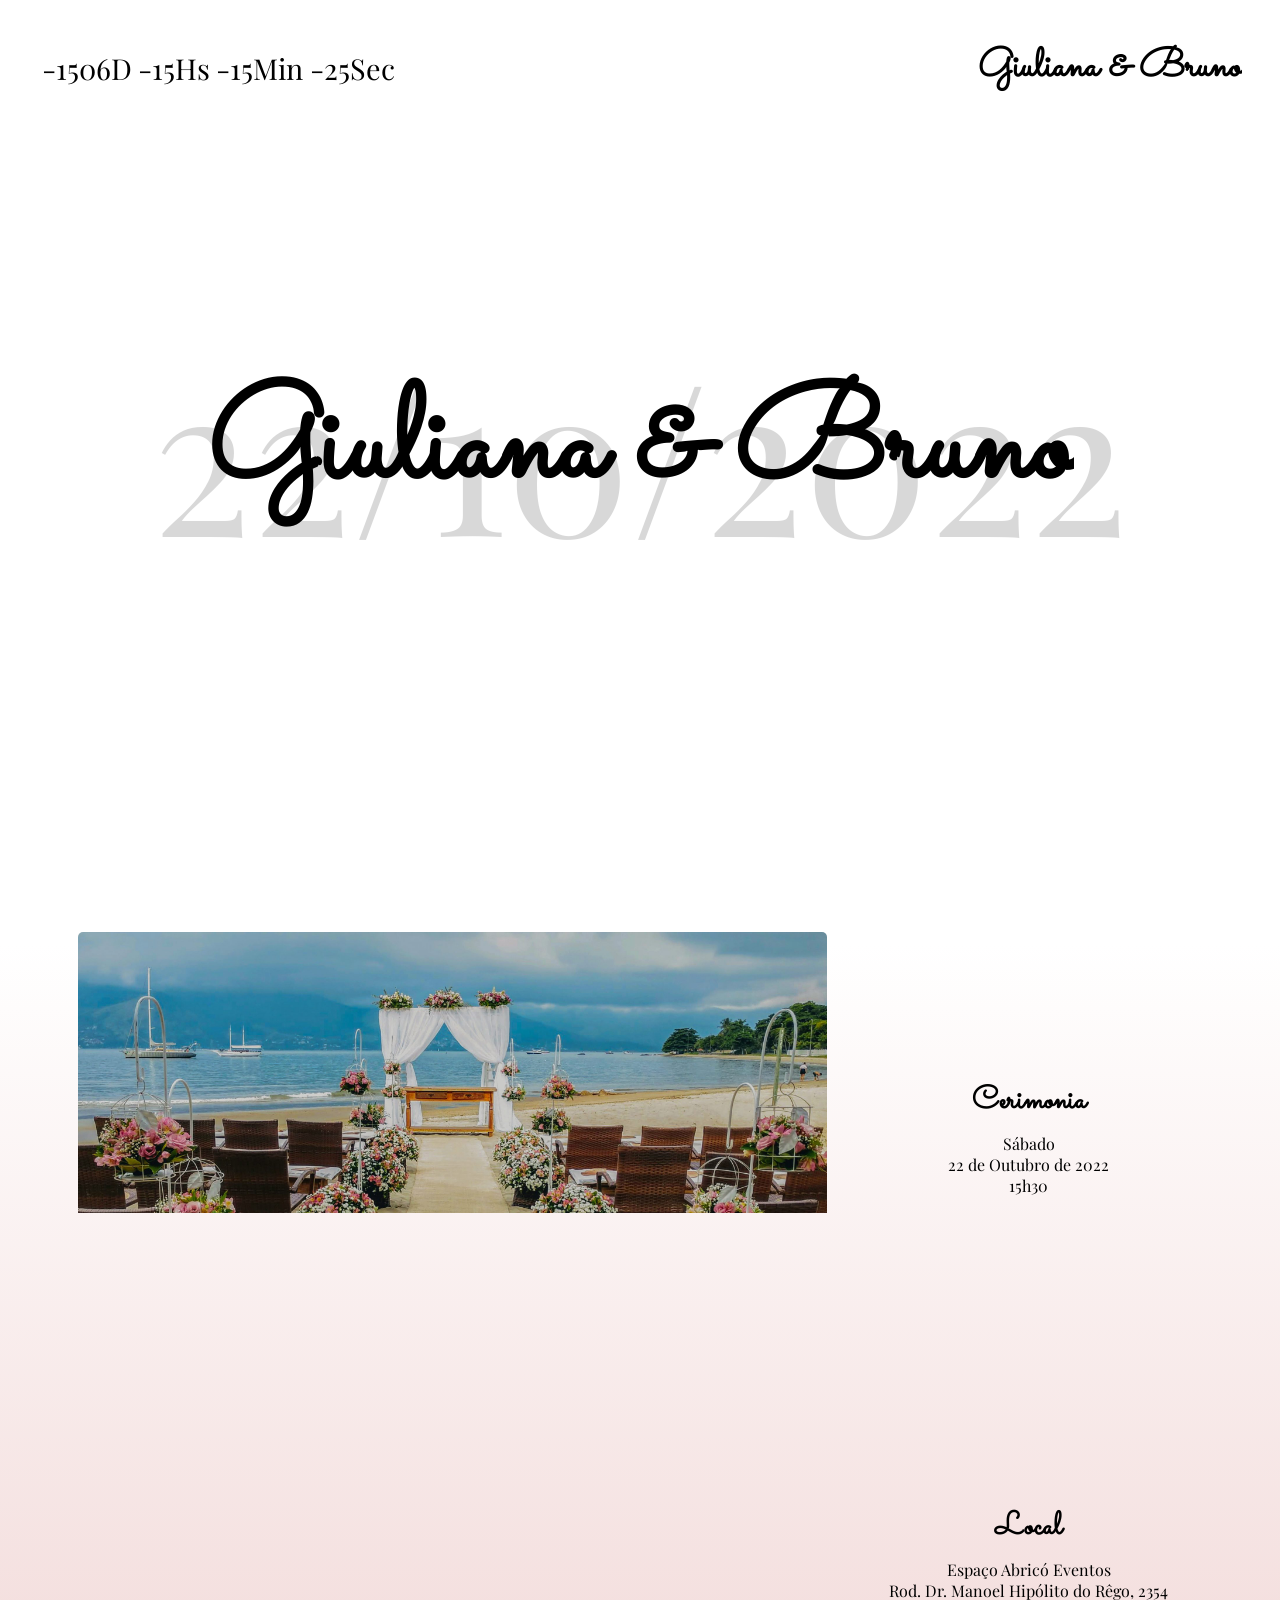
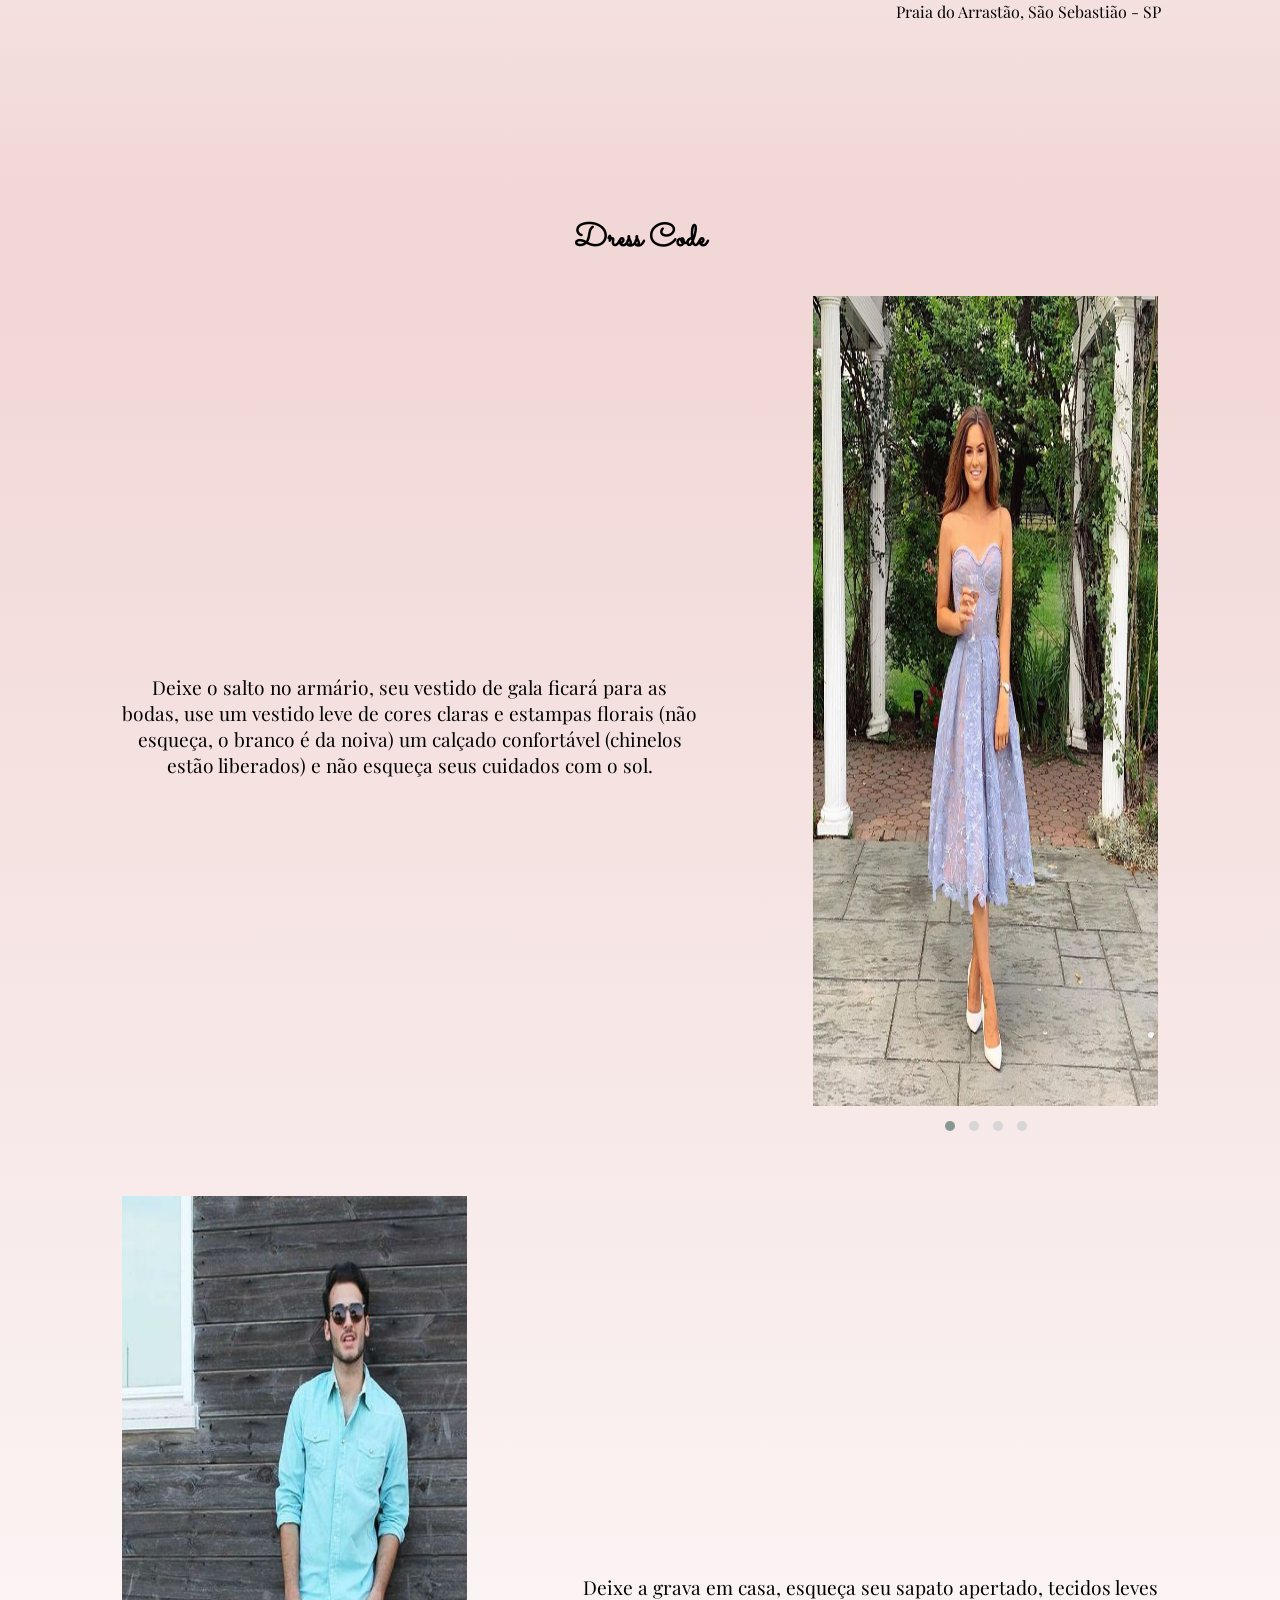
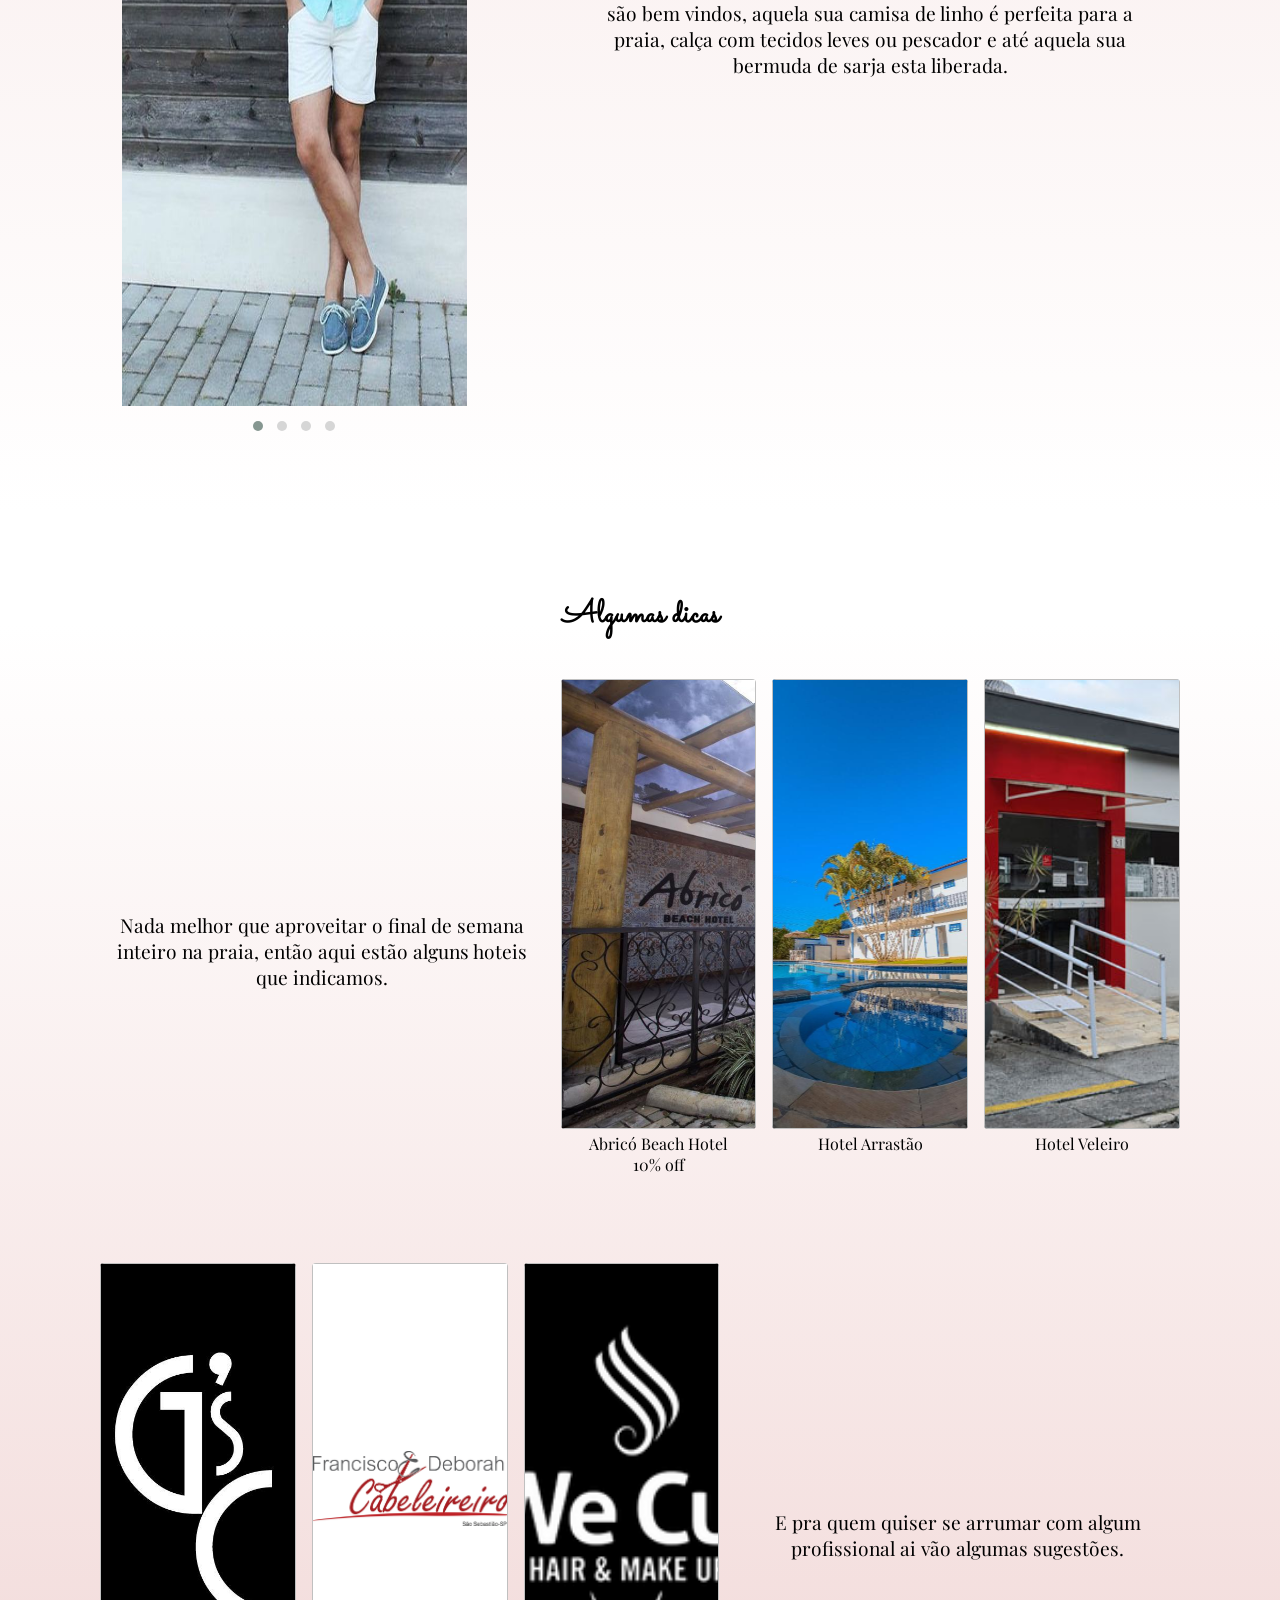
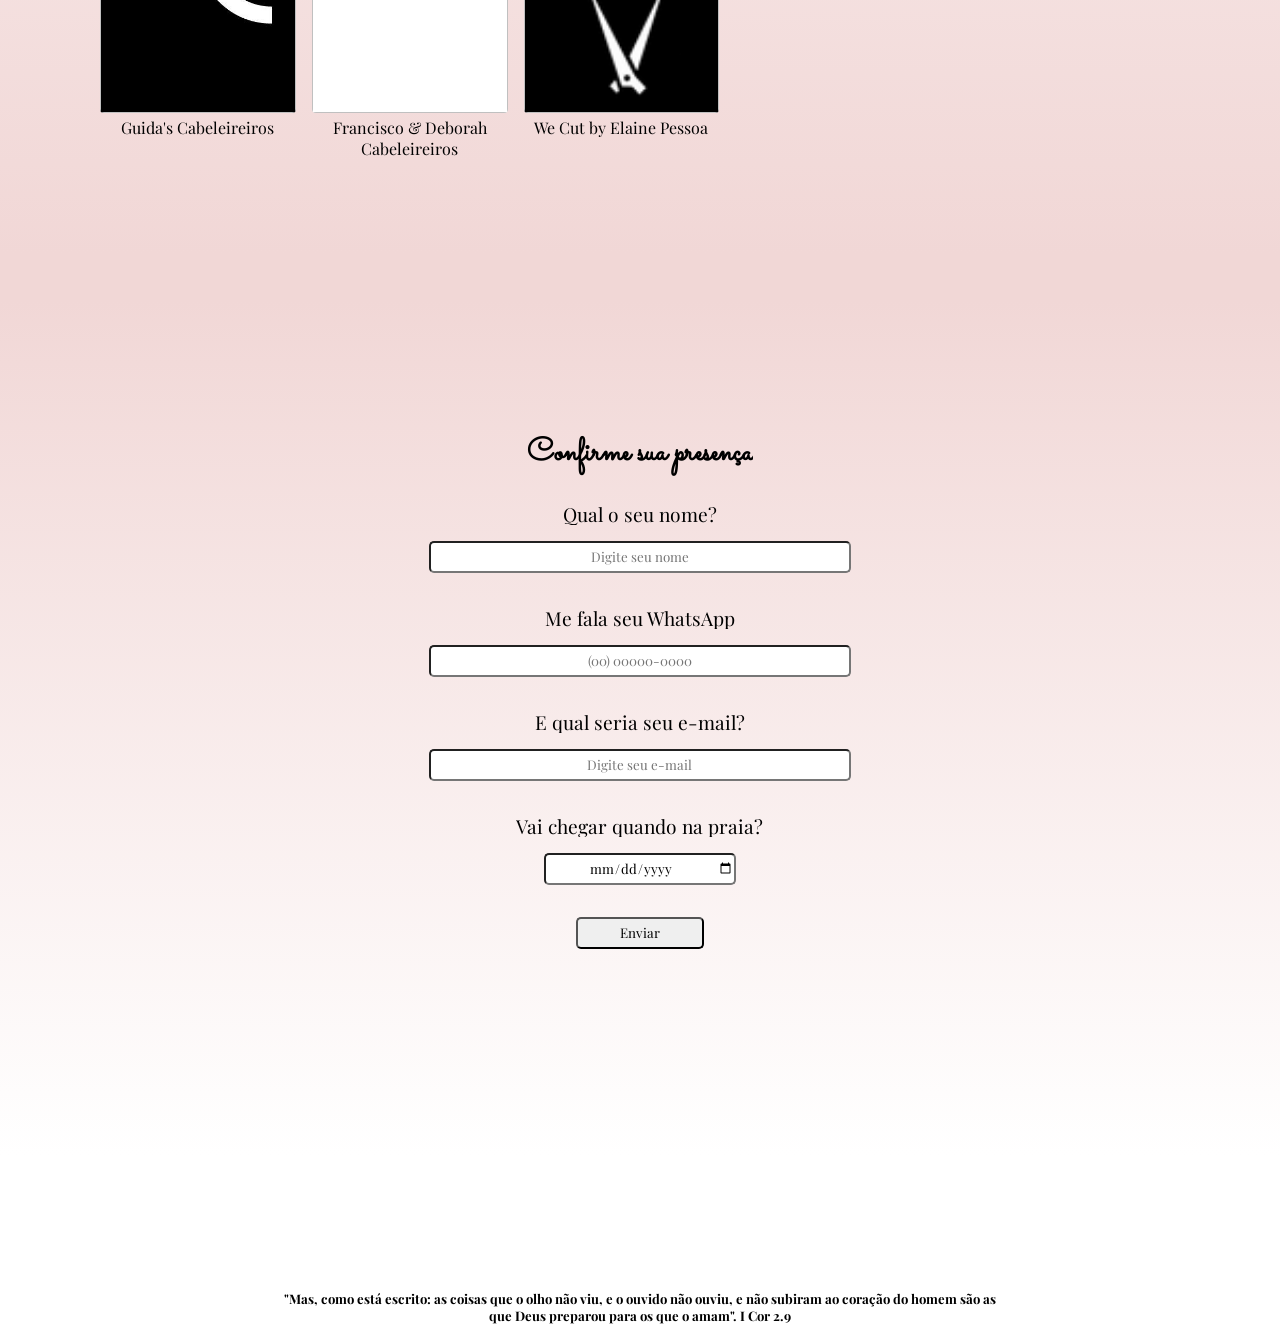
==== commit c8b2f7b8: "criado arquivo responsivo.css, ajustes em demais arquivos" ====
--- a/index.html
+++ b/index.html
@@ -16,6 +16,7 @@
     <link rel="stylesheet" href="css/listaPresentes.css">
     <link rel="stylesheet" href="css/dresscode.css">
     <link rel="stylesheet" href="css/footer.css">
+    <link rel="stylesheet" href="css/responsivo.css">
     <title>Giuliana & Bruno</title>
 </head>
 <body>
@@ -91,7 +92,7 @@
                 </div>
                 <div id="masculino" class="masculino">
                     
-                    <p id="pMasculino">Jogue sua gravata pro alto, esqueça seu sapato apertado, tecidos leves são bem vindos, aquela sua camisa de linho é perfeita para a praia, calça pescador ou com tecidos leves e até aquela sua bermuda de sarja esta liberada.  </p>
+                    <p id="pMasculino">Deixe a grava em casa, esqueça seu sapato apertado, tecidos leves são bem vindos, aquela sua camisa de linho é perfeita para a praia, calça com tecidos leves ou pescador e até aquela sua bermuda de sarja esta liberada.  </p>
                     <div id="dressM" class="dressCode dressM">
                         <div class="owl-carousel owl-theme">
 
--- a/css/base.css
+++ b/css/base.css
@@ -45,6 +45,7 @@
     font-size: 2rem !important;
 }
 
+
 header {
     width: 100%;
     height: 15vh;
@@ -52,6 +53,7 @@
     align-items: center;
     justify-content: space-between;
     padding: 0 3%;
+    position: absolute;
 }
 
 header h1 {
--- a/css/noivos.css
+++ b/css/noivos.css
@@ -6,6 +6,8 @@
     display: flex;
     justify-content: center;
     align-items: center;
+    position: relative;
+    overflow: hidden;
 }
 
 .imgNoivos {
@@ -19,6 +21,14 @@
     transform: translateY(-97%);
 }
 
+
+.header__data{
+    position: absolute;
+    z-index: -1;
+    font-size: 13rem;
+    opacity: .15;
+
+}
 
 .btnsubir {
     border: 1px solid black;
--- a/css/rsvp.css
+++ b/css/rsvp.css
@@ -3,7 +3,7 @@
     justify-content: center;
     align-items: center;
     flex-direction: column;
-    height: 90vh;
+    height: 100vh;
     width: 100vw;
     
 }
@@ -27,6 +27,7 @@
     font-size: 1.2rem;
     opacity: 0;
     overflow: hidden;
+    height: 1.5rem;
 }
 
 input {
--- a/css/responsivo.css
+++ b/css/responsivo.css
@@ -0,0 +1,184 @@
+@media screen and (max-width: 1050px){
+    .header__data {
+        font-size:10rem;
+    }
+
+    .info {
+        height:60vh;
+    }
+
+    .femenino, .masculino{
+        height:auto;
+    }
+
+    .dressCode {
+        height:60vh;
+    }
+    .exemploDresCode {
+        height:60vh;
+    }
+
+    .indicacao img {
+        height:30vh;
+    }
+
+    .rsvp {
+        height:auto;
+    }
+
+    input {
+        height:2.5rem
+    }
+
+    #nome, #tel, #email{
+        width:60vw;
+    }
+
+
+    footer {
+        height: 10vh;
+    }
+   
+}
+
+@media screen and (max-width: 880px){
+    .nomeNoivos {
+        font-size:4rem
+    }
+
+    .header__data {
+        font-size:7rem;
+    }
+}
+
+@media screen and (max-width: 770px){
+
+    .noivos {
+        height:60vh;
+    }
+    .exemploDresCode,  .dressCode {
+        height:40vh;
+    }
+
+    .indicacao img {
+        height:20vh;
+    }
+
+    .info {
+        height:40vh;
+    }
+
+    #date {
+        width: 30vw;
+    }
+
+    .btn {
+        width:20vw;
+    }
+}
+
+@media screen and (max-width: 640px){
+    
+    header {
+        height:7vh;
+    }
+
+    header h1 {
+        font-size: 1.8rem;
+    }
+
+    header ul li{
+        font-size:1.5rem;
+    }
+
+    .nomeNoivos {
+        font-size: 3rem
+    }
+}
+
+@media screen and (max-width: 550px){
+    .header__data {
+        font-size: 4rem;
+    }
+
+    .info {
+        height:auto;
+    }
+
+    .local__infomacao, .mapa__informacao{
+        flex-direction: column-reverse;
+    }
+
+    .cerimonia, .local {
+        width:100%;
+        margin-bottom: .5rem;
+    }
+
+    .carroselInfo, .mapa {
+        width:80vw;
+        height:25vh;
+    }
+
+    #pFemenino, #pMasculino {
+        font-size: .9rem !important;
+    } 
+
+
+    .conatainer {
+        margin-bottom:.5rem;
+    }
+
+    .dicas_P {
+        font-size: .9rem;
+        width:80vw;
+        margin-bottom: .5rem
+    }
+
+    .indicacao a p {
+        font-size: .7rem;
+    }
+
+    footer {
+        font-size: .5rem;
+    }
+}
+
+@media screen and (max-width: 420px){
+
+    header h1 {
+        font-size: 1.2rem;
+    }
+
+    header ul li{
+        font-size:1rem;
+    }
+    
+    .noivos {
+        height:50vh;
+    }
+
+    .nomeNoivos {
+        font-size: 2.3rem;
+    }
+
+    .carroselInfo, .mapa {
+        height:17vh;
+    }
+
+    .femenino, .masculino{
+        flex-direction: column-reverse;
+    }
+
+    .dressCode {
+        height:40vh;
+        width:80vw;
+    }
+    .exemploDresCode {
+        height:40vh;
+        width:50%;
+    }
+
+    #pFemenino, #pMasculino {
+        width: 80vw;
+    } 
+}
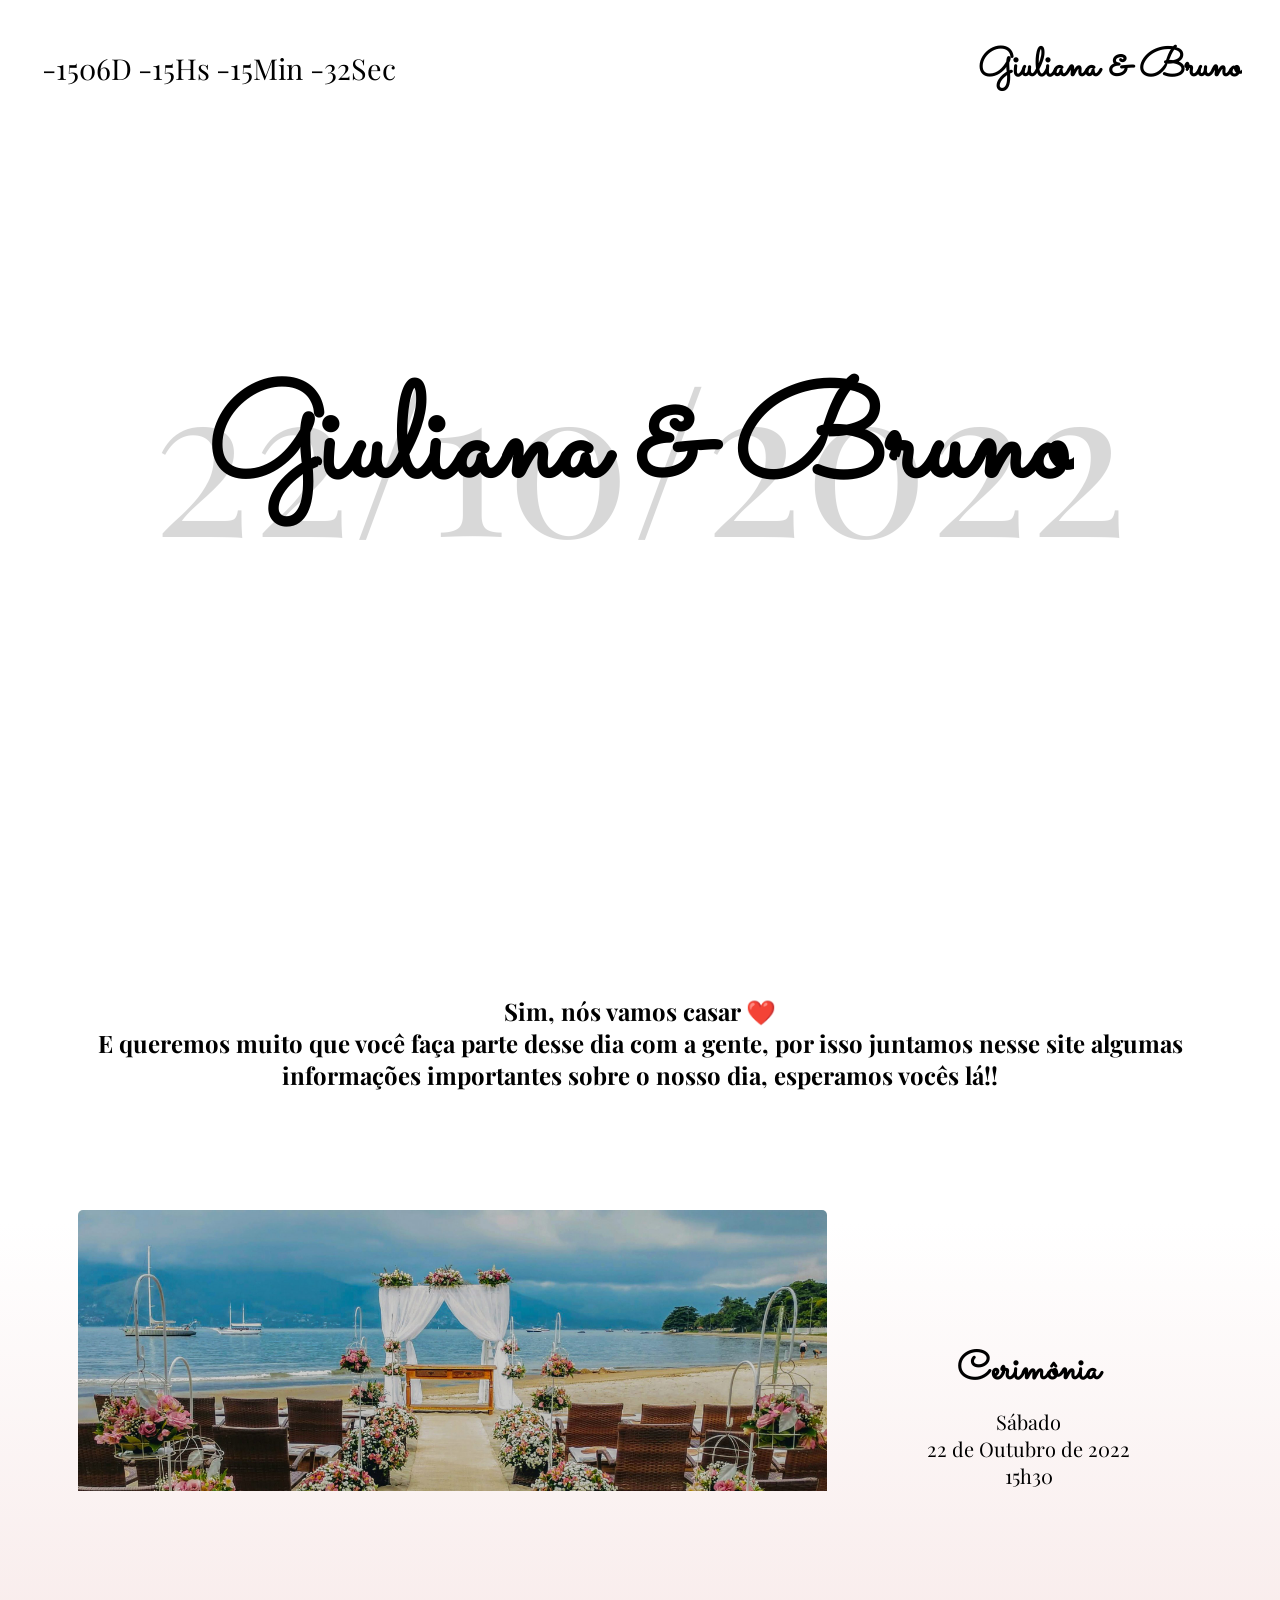
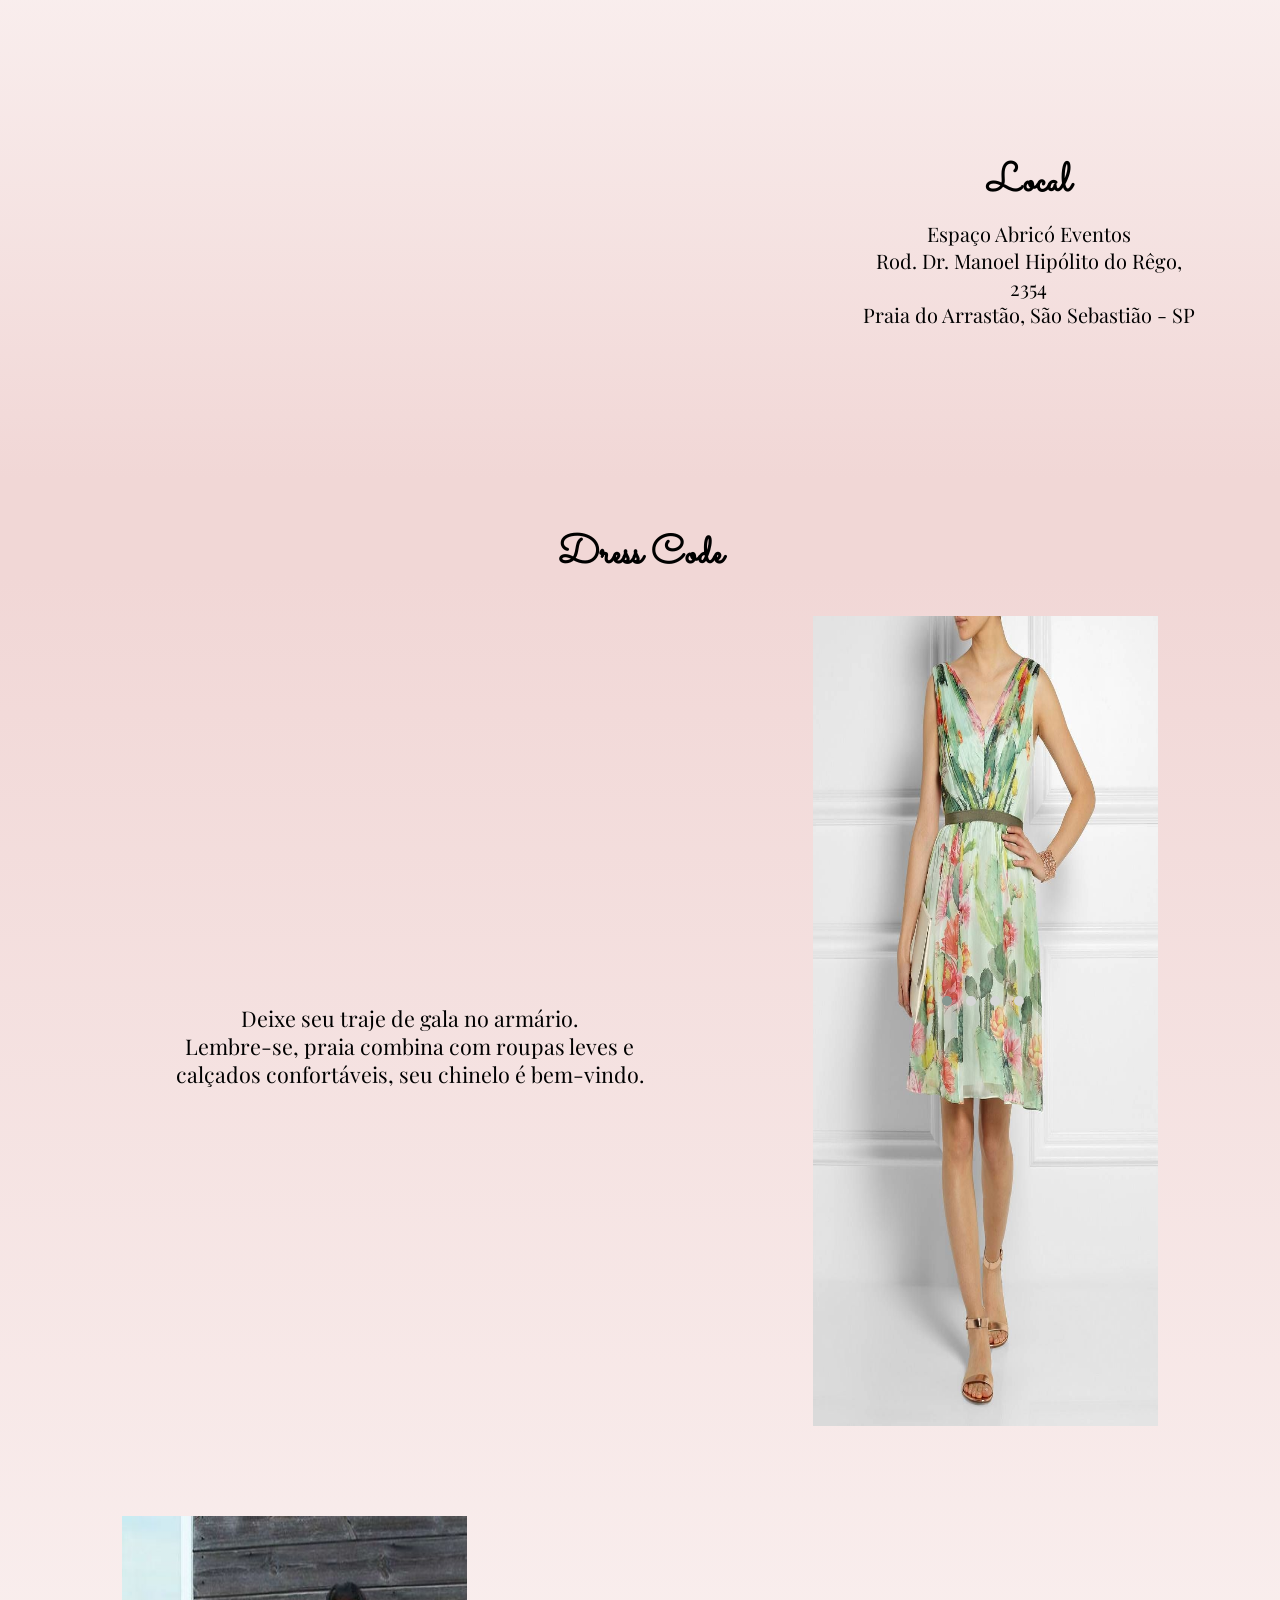
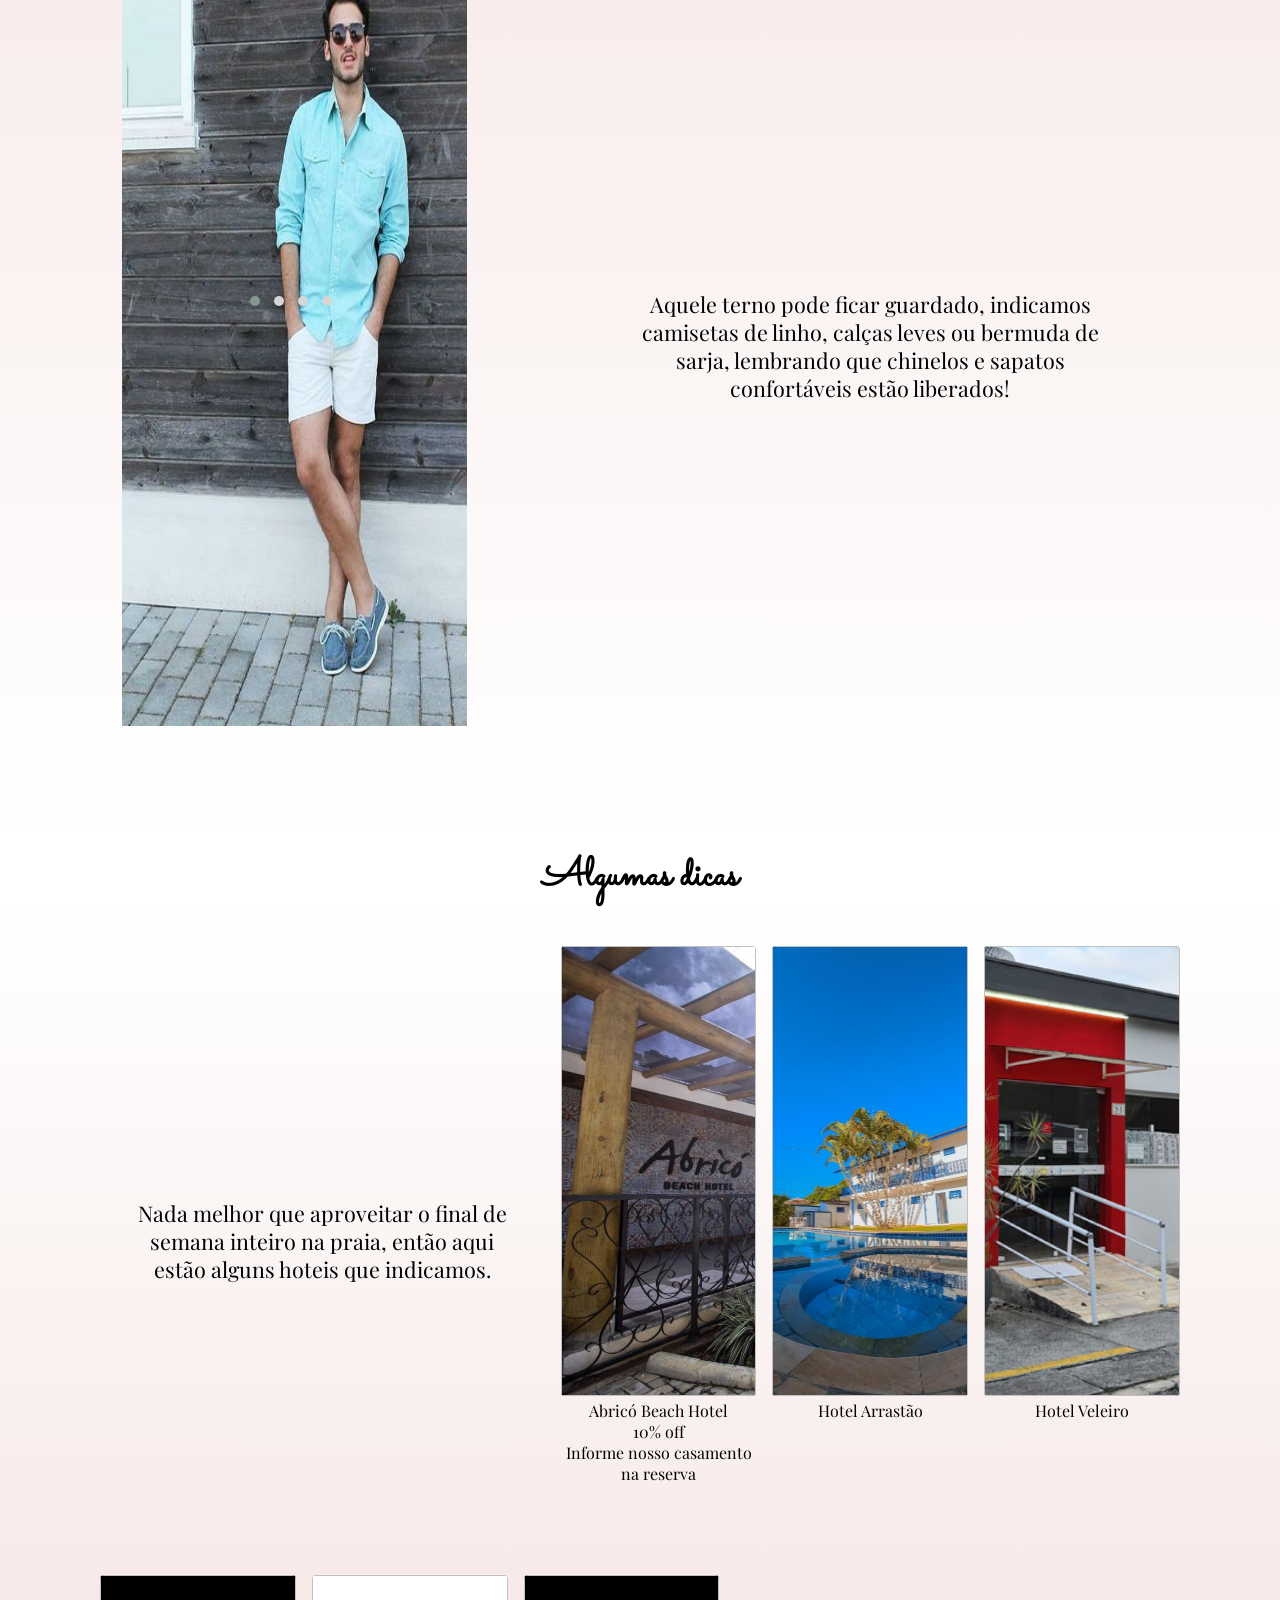
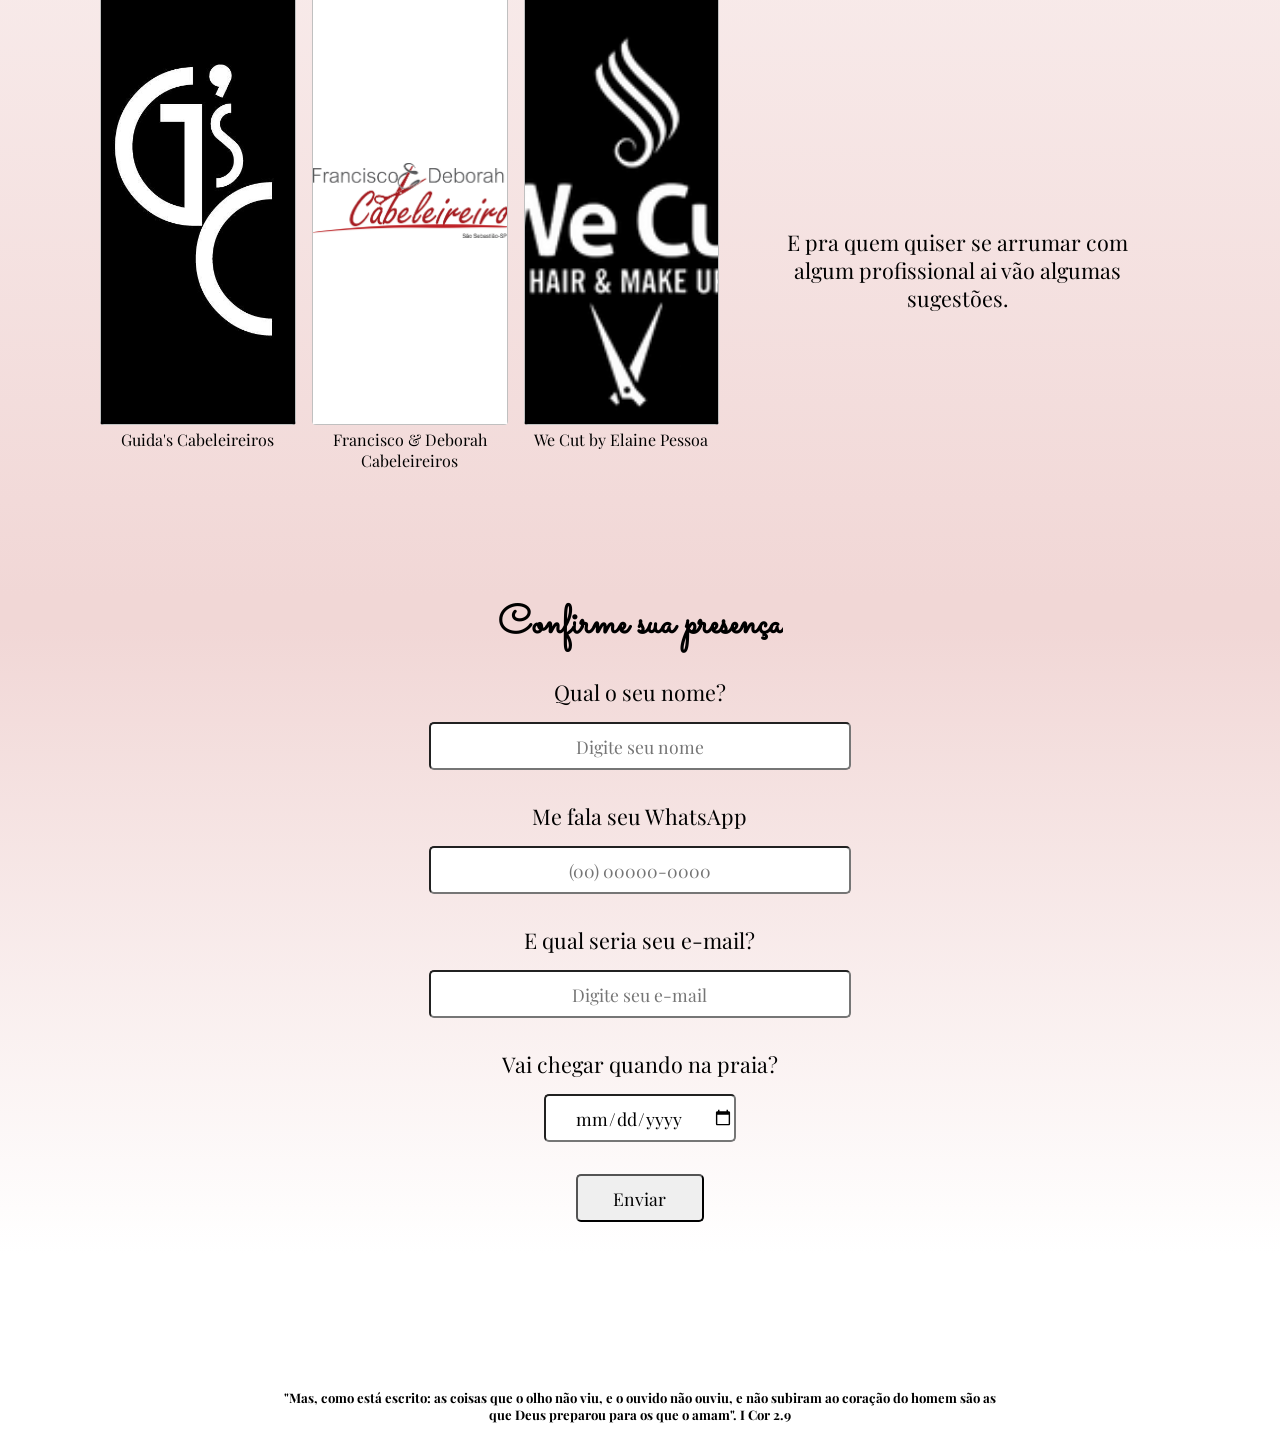
==== commit b103d16f: "add mensagemInicial.css ajustes de imagens e dimensionamentos" ====
--- a/index.html
+++ b/index.html
@@ -16,6 +16,7 @@
     <link rel="stylesheet" href="css/listaPresentes.css">
     <link rel="stylesheet" href="css/dresscode.css">
     <link rel="stylesheet" href="css/footer.css">
+    <link rel="stylesheet" href="css/mensagemInicial.css">
     <link rel="stylesheet" href="css/responsivo.css">
     <title>Giuliana & Bruno</title>
 </head>
@@ -28,17 +29,29 @@
             <li><span id="seconds"></span>Sec</li>
         </ul>
         <h1 id="tituloHeader">Giuliana & Bruno</h1>
-        <!-- colocar a data como background-->
         
     </header>
     <main>
         <section class="noivos" id="sectionNoivos">
+            <div class="cabecalho" id="cabecalhoNoivos">
+                <h2 class="data__cabecalho" id="dataCabecalho">
+                    22/10/2022
+                </h2>
+
+                <h1 id="tituloHeader">Giuliana & Bruno</h1>
+            </div>
             <div class="nomeNoivos" id="nomeNoivos"><h1>Giuliana & Bruno</h1></div>
             <p class="header__data">22/10/2022</p>
             <div class="btnsubir" id="btnSubir">
                 <a href="#regressivo">Subir</a>
             </div>
         </section>
+        <section class="mensagem__inicial" id="mensagemInicial">
+            <h2 class="texto__mensagem" id="textoMensagem">
+                Sim, nós vamos casar ❤️<br>
+                E queremos muito que você faça parte desse dia com a gente, por isso juntamos nesse site algumas informações importantes sobre o nosso dia, esperamos vocês lá!!
+            </h2>
+        </section>
         <section class="info" id="sectionInfo">
             <div class="local__infomacao">
                 <div id="carroselInfo" class="carroselInfo">
@@ -46,7 +59,7 @@
                 </div>
 
                 <div id="cerimonia" class="cerimonia">
-                    <h1 class="title">Cerimonia</h1>
+                    <h1 class="title component__title">Cerimônia</h1>
                     <p>Sábado</p>
                     <p>22 de Outubro de 2022</p>
                     <p>15h30</p>
@@ -59,7 +72,7 @@
                     <iframe id="iframe" src="https://www.google.com/maps/embed?pb=!1m18!1m12!1m3!1d3651.3689136181724!2d-45.40582568501809!3d-23.76987398457973!2m3!1f0!2f0!3f0!3m2!1i1024!2i768!4f13.1!3m3!1m2!1s0x94d29b99ed6db291%3A0xcf7d42563c773ba3!2sEspa%C3%A7o%20Abric%C3%B3%20Eventos!5e0!3m2!1spt-BR!2sbr!4v1636933007830!5m2!1spt-BR!2sbr" width="600" height="450" style="border:0;" allowfullscreen="" loading="lazy"></iframe>
                 </div>
           
-                <div id="local" class="local">
+                <div id="local" class="local component__title">
                     <h1 class="title">Local</h1>
                     <p>Espaço Abricó Eventos</p>
                     <p>Rod. Dr. Manoel Hipólito do Rêgo, 2354</p>
@@ -69,14 +82,14 @@
         </section>
         <section class="dresscode" id="sectionDresscode">
             <div class="infoDresscode">
-                <h1 class="title">Dress Code</h1>
+                <h1 class="title component__title">Dress Code</h1>
                 <div id="feminino" class="femenino">
                 
-                    <p id="pFemenino" class="">Deixe o salto no armário, seu vestido de gala ficará para as bodas, use um vestido leve de cores claras e estampas florais (não esqueça, o branco é da noiva) um calçado confortável (chinelos estão liberados) e não esqueça seus cuidados com o sol.  </p>
+                    <p id="pFemenino" class="">Deixe seu traje de gala no armário. <br>Lembre-se, praia combina com roupas leves e calçados confortáveis, seu chinelo é bem-vindo.  </p>
                     <div id="dressF" class="dressCode dressF">
                         <div class="owl-carousel owl-theme">
                             <div class="item">
-                                <img src="img/dressCodeF.jpg" alt="" class="exemploDresCode">
+                                <img src="img/referenciaF4.jpeg" alt="" class="exemploDresCode">
                             </div>
                             <div class="item">
                                 <img src="img/referenciaF1.jpeg" alt="" class="exemploDresCode">
@@ -85,14 +98,14 @@
                                 <img src="img/referenciaF3.jpg" alt="" class="exemploDresCode">
                             </div>
                             <div class="item">
-                                <img src="img/referenciaF2.jpeg" alt="" class="exemploDresCode">
+                                <img src="img/referenciaF2.jpg" alt="" class="exemploDresCode">
                             </div>
                         </div>
                     </div>
                 </div>
                 <div id="masculino" class="masculino">
                     
-                    <p id="pMasculino">Deixe a grava em casa, esqueça seu sapato apertado, tecidos leves são bem vindos, aquela sua camisa de linho é perfeita para a praia, calça com tecidos leves ou pescador e até aquela sua bermuda de sarja esta liberada.  </p>
+                    <p id="pMasculino">Aquele terno pode ficar guardado, indicamos camisetas de linho, calças leves ou bermuda de sarja, lembrando que chinelos e sapatos confortáveis estão liberados!  </p>
                     <div id="dressM" class="dressCode dressM">
                         <div class="owl-carousel owl-theme">
 
@@ -103,7 +116,7 @@
                                 <img src="img/referenciaM2.jpeg" alt="" class="exemploDresCode">
                             </div>
                             <div class="item">
-                                <img src="img/referenciaM3.jpeg" alt="" class="exemploDresCode">
+                                <img src="img/referenciaM3.jpg" alt="" class="exemploDresCode">
                             </div>
                             <div class="item">
                                 <img src="img/referenciaM4.jpeg" alt="" class="exemploDresCode">
@@ -115,7 +128,7 @@
             </div>
         </section>
         <section class="dicas" id="sectionDicas">
-            <h1 class="dicas_titulo title">
+            <h1 class="dicas_titulo title component__title">
                 Algumas dicas
             </h1>
                     <div class="container c1">
@@ -124,7 +137,7 @@
                         <div class="indicacao in1" id="in1">
                             <a href="https://www.instagram.com/abrico_beach_hotel/" target="_blank">
                                 <img class="indi1">
-                                <p>Abricó Beach Hotel<br>10% off</p>
+                                <p>Abricó Beach Hotel<br>10% off<br>Informe nosso casamento na reserva</p>
                             </a>
                         </div>
                         <div class="indicacao in2" id="in2">
@@ -172,7 +185,7 @@
 
         
         <section class="rsvp" id="sectionRsvp">
-            <h1 class="titleRsvp title">Confirme sua presença</h1>
+            <h1 class="titleRsvp title component__title">Confirme sua presença</h1>
 
             <form  class="formRsvp" id="formRsvp" action="https://formsubmit.co/giuebruno@outlook.com" method="POST">
                 
@@ -191,7 +204,7 @@
                 
             </form>
         </section>
-   <!--     <section class="listaPresente" id="sectionListaPresente">
+   <!--     <section class="listaPresente title  component__title" id="sectionListaPresente">
 
             <h1 class="lista title">Lista de Presentes</h1>
 
--- a/css/base.css
+++ b/css/base.css
@@ -42,7 +42,7 @@
 }
 
 .title {
-    font-size: 2rem !important;
+    font-size: 2.5rem !important;
 }
 
 
--- a/css/info.css
+++ b/css/info.css
@@ -5,6 +5,7 @@
     flex-direction: column;
     padding:2rem 5%;
     text-align:center;
+    
 }
 
 .local__infomacao {
@@ -25,6 +26,7 @@
     background-repeat:no-repeat;
     background-size: 100%;
     border-radius: 5px;
+    opacity: 0;
 }
 
 .local, .cerimonia {
@@ -33,12 +35,15 @@
     display:flex;
     flex-direction:column;
     justify-content:center;
+  
 
 }
 
 .cerimonia {
 
     transform: translateX(220%);
+    opacity: 0;
+    
  
 }
 
@@ -46,10 +51,14 @@
     margin-bottom:.5rem;
 }
 
+.cerimonia p, .local p {
+    font-size:1.25rem
+}
+
 .local{
 
     transform: translateX(150%);
-
+    opacity: 0;
 }
 
 .mapa__informacao{
@@ -73,4 +82,5 @@
     width: 100%;
     height: 100%;
     transform: translateX(-170%);
+    opacity: 0;
 }
--- a/css/noivos.css
+++ b/css/noivos.css
@@ -46,3 +46,19 @@
 .btnsubir a {
     color: black;
 }
+
+
+.cabecalho {
+    width: 100vw;
+    height: 8vh;
+    display: flex;
+    justify-content:space-between;
+    align-items: center;
+    padding:0 10%;
+    position: fixed;
+    top: 0;
+    right: 0;
+    z-index: 1000;
+    background-image: linear-gradient(rgba(248, 236, 235, .92)65%,rgba(248, 236, 235, 0));
+    opacity: 0;
+}
--- a/css/rsvp.css
+++ b/css/rsvp.css
@@ -3,7 +3,7 @@
     justify-content: center;
     align-items: center;
     flex-direction: column;
-    height: 100vh;
+    height: auto;
     width: 100vw;
     
 }
@@ -24,18 +24,19 @@
 
 label {
     margin: 0 0 1rem 0;
-    font-size: 1.2rem;
+    font-size: 1.35rem;
     opacity: 0;
     overflow: hidden;
-    height: 1.5rem;
+    height: auto;
 }
 
 input {
     margin: 0 0 2rem 0;
     text-align: center;
-    height: 2rem;
+    height: 3rem;
     border-radius: 5px;
     opacity: 0;
+    font-size: 1.1rem
 }
 
 #nome, #tel, #email {
--- a/css/dicas.css
+++ b/css/dicas.css
@@ -1,7 +1,7 @@
 .dicas {
     height:auto;
     width:100vw;
-    padding: 2rem 5%;
+    padding: 1rem 5%;
 }
 
 .dicas_titulo {
@@ -26,20 +26,21 @@
 }
 
 .dicas_P {
-    font-size: 1.2rem;
+    font-size: 1.35rem;
     width:40%;
     text-align: center;
-   
-    padding: 0.5rem
+    padding: 0.5rem 2rem;
 
 }
 
 .dicasP1 {
     transform: translateX(-150%);
+    opacity: 0;
 }
 
 .dicasP2{
     transform: translateX(150%);
+    opacity: 0;
 }
 
 
@@ -47,7 +48,8 @@
     transform:scale(.01);
     text-align: center;
     width:17%;
-    margin: 0 .5rem
+    margin: 0 .5rem;
+    opacity: 0;
 }
 
 .indicacao a {
@@ -105,5 +107,5 @@
 }
 
 .indicacao p {
-    height: 10vh;
+    height: 15vh;
 }
--- a/css/dresscode.css
+++ b/css/dresscode.css
@@ -3,14 +3,16 @@
     height: auto !important;
     display: flex;
     flex-direction: row-reverse;
-    padding: 0 5%;
-    margin-bottom: 3rem;
+    padding: 2rem 5% 0 5%;
+
+    
 }
 
 .dressCode {
     height: 100%;
     width: 30%;
     overflow: hidden;
+    position: relative;
   
 }
 
@@ -21,20 +23,22 @@
 
 
 .dresscode h1 {
-    height: 3rem;
     font-size: 1.5rem;
     margin-bottom: 2rem;
+    
     
 }
 
 .dressM {
     
     transform: translateX(-150%);
+    opacity: 0;
 }
 
 .dressF {
     
     transform: translateX(150%);
+    opacity: 0;
 }
 
 
@@ -62,15 +66,18 @@
 
 .femenino p, .masculino p {
     width:50%;
-    font-size: 1.2rem !important;
+    font-size: 1.35rem !important;
+    padding: 0 3rem;
 }
 
 .femenino p {
-    transform: translateX(-150%)
+    transform: translateX(-150%);
+    opacity: 0;
 }
 
 .masculino p {
-    transform: translateX(150%)
+    transform: translateX(150%);
+    opacity: 0;
 }
 
 
@@ -102,4 +109,11 @@
     font-size: 1.5rem;
     margin-bottom: 2.5rem;
    
-}+}
+
+.owl-dots {
+    position: absolute;
+    z-index: 99;
+    top: 45%;
+    right:37%;
+}
--- a/css/mensagemInicial.css
+++ b/css/mensagemInicial.css
@@ -0,0 +1,14 @@
+.mensagem__inicial {
+    width: 100vw;
+    height:30vh;
+    padding: 0 7%;
+    margin-top: .5rem;
+    text-align: center;
+    display: flex;
+    align-items: center;
+
+}
+
+.texto__mensagem{
+   
+}
--- a/css/responsivo.css
+++ b/css/responsivo.css
@@ -158,7 +158,7 @@
     }
 
     .nomeNoivos {
-        font-size: 2.3rem;
+        font-size: 2rem;
     }
 
     .carroselInfo, .mapa {
@@ -169,16 +169,40 @@
         flex-direction: column-reverse;
     }
 
+    .dresscode{
+        margin-bottom: .5rem;
+    }
     .dressCode {
         height:40vh;
-        width:80vw;
+        width:50vw;
     }
     .exemploDresCode {
         height:40vh;
-        width:50%;
+        width:100%;
     }
 
     #pFemenino, #pMasculino {
         width: 80vw;
     } 
+
+    .indicacao img {
+        height:17vh;
+    }
+
+    .c1 {
+        margin-bottom: .5rem;
+    }
+
+    .c1 .indicacao a p {
+        height: 16vh;
+    }
+
+    .c2 .indicacao a p {
+        height: auto;
+    }
+
+    input {
+        height:2rem
+    }
+
 }
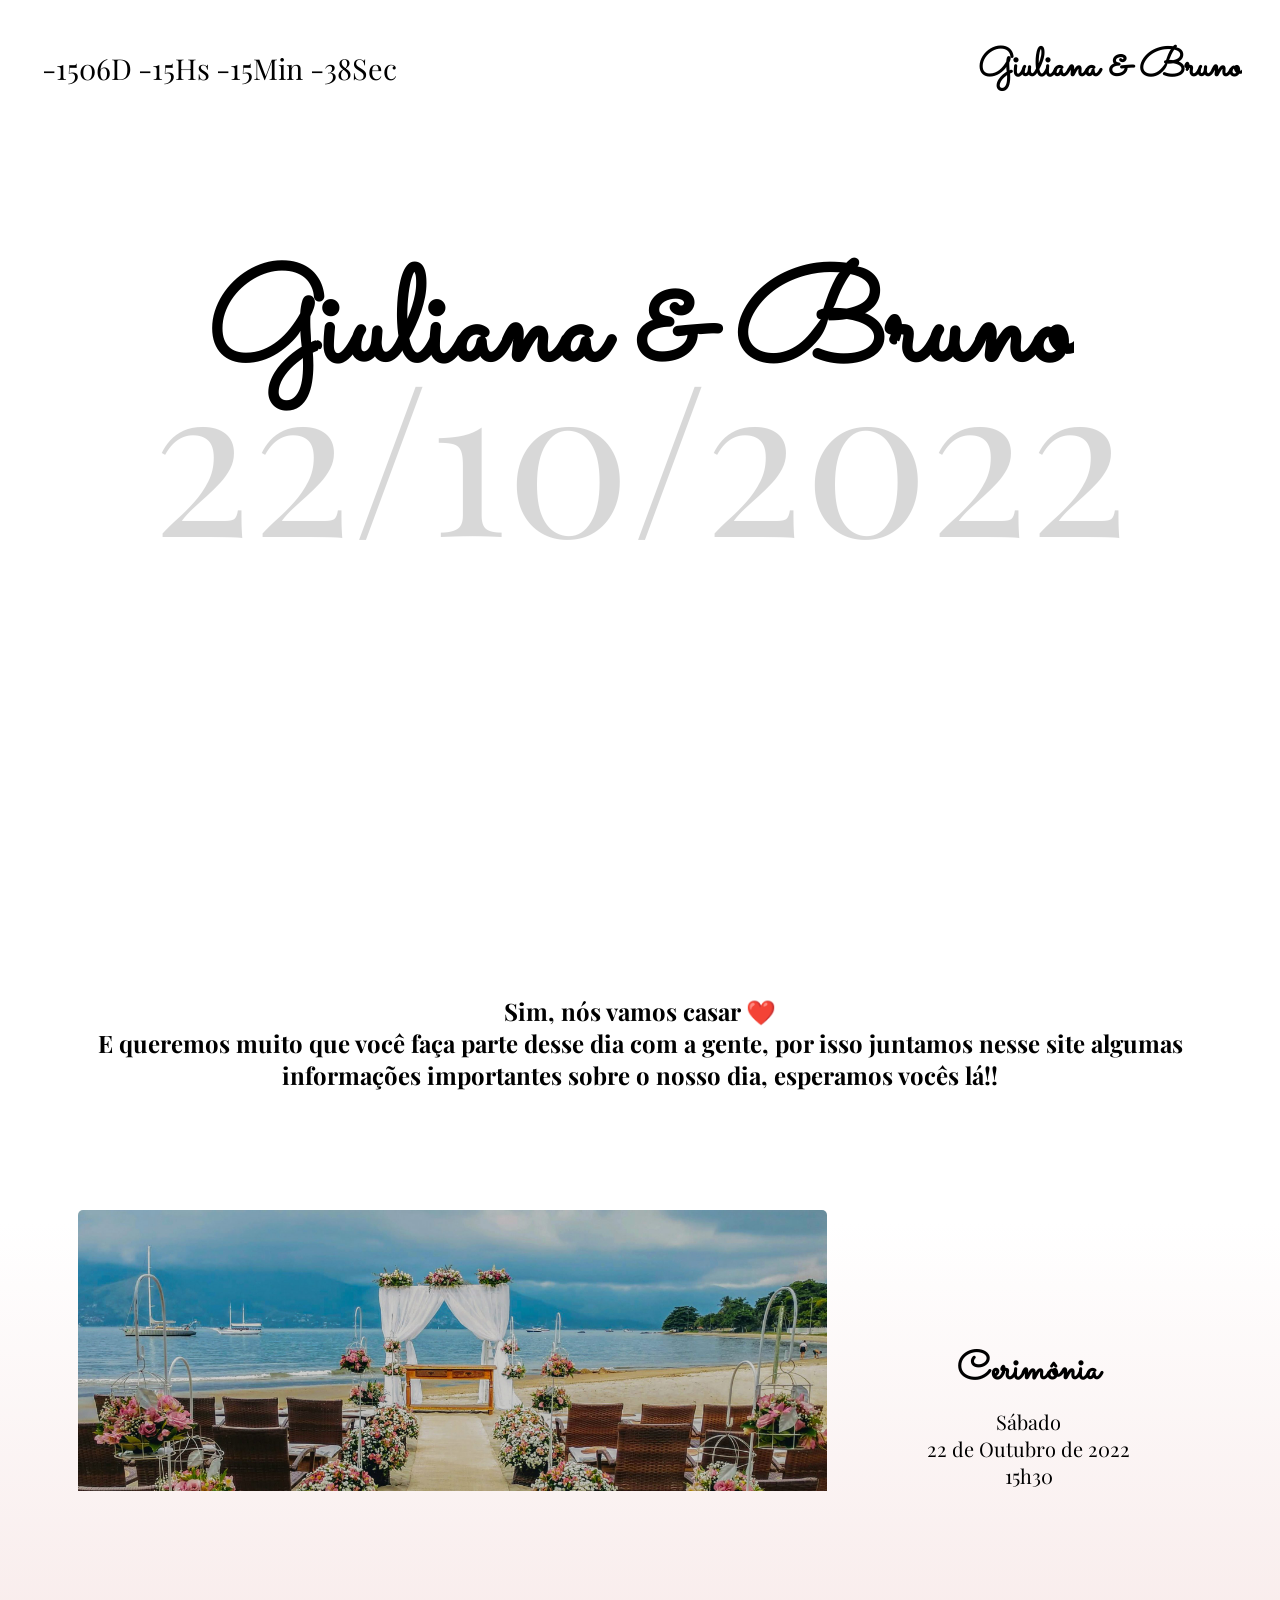
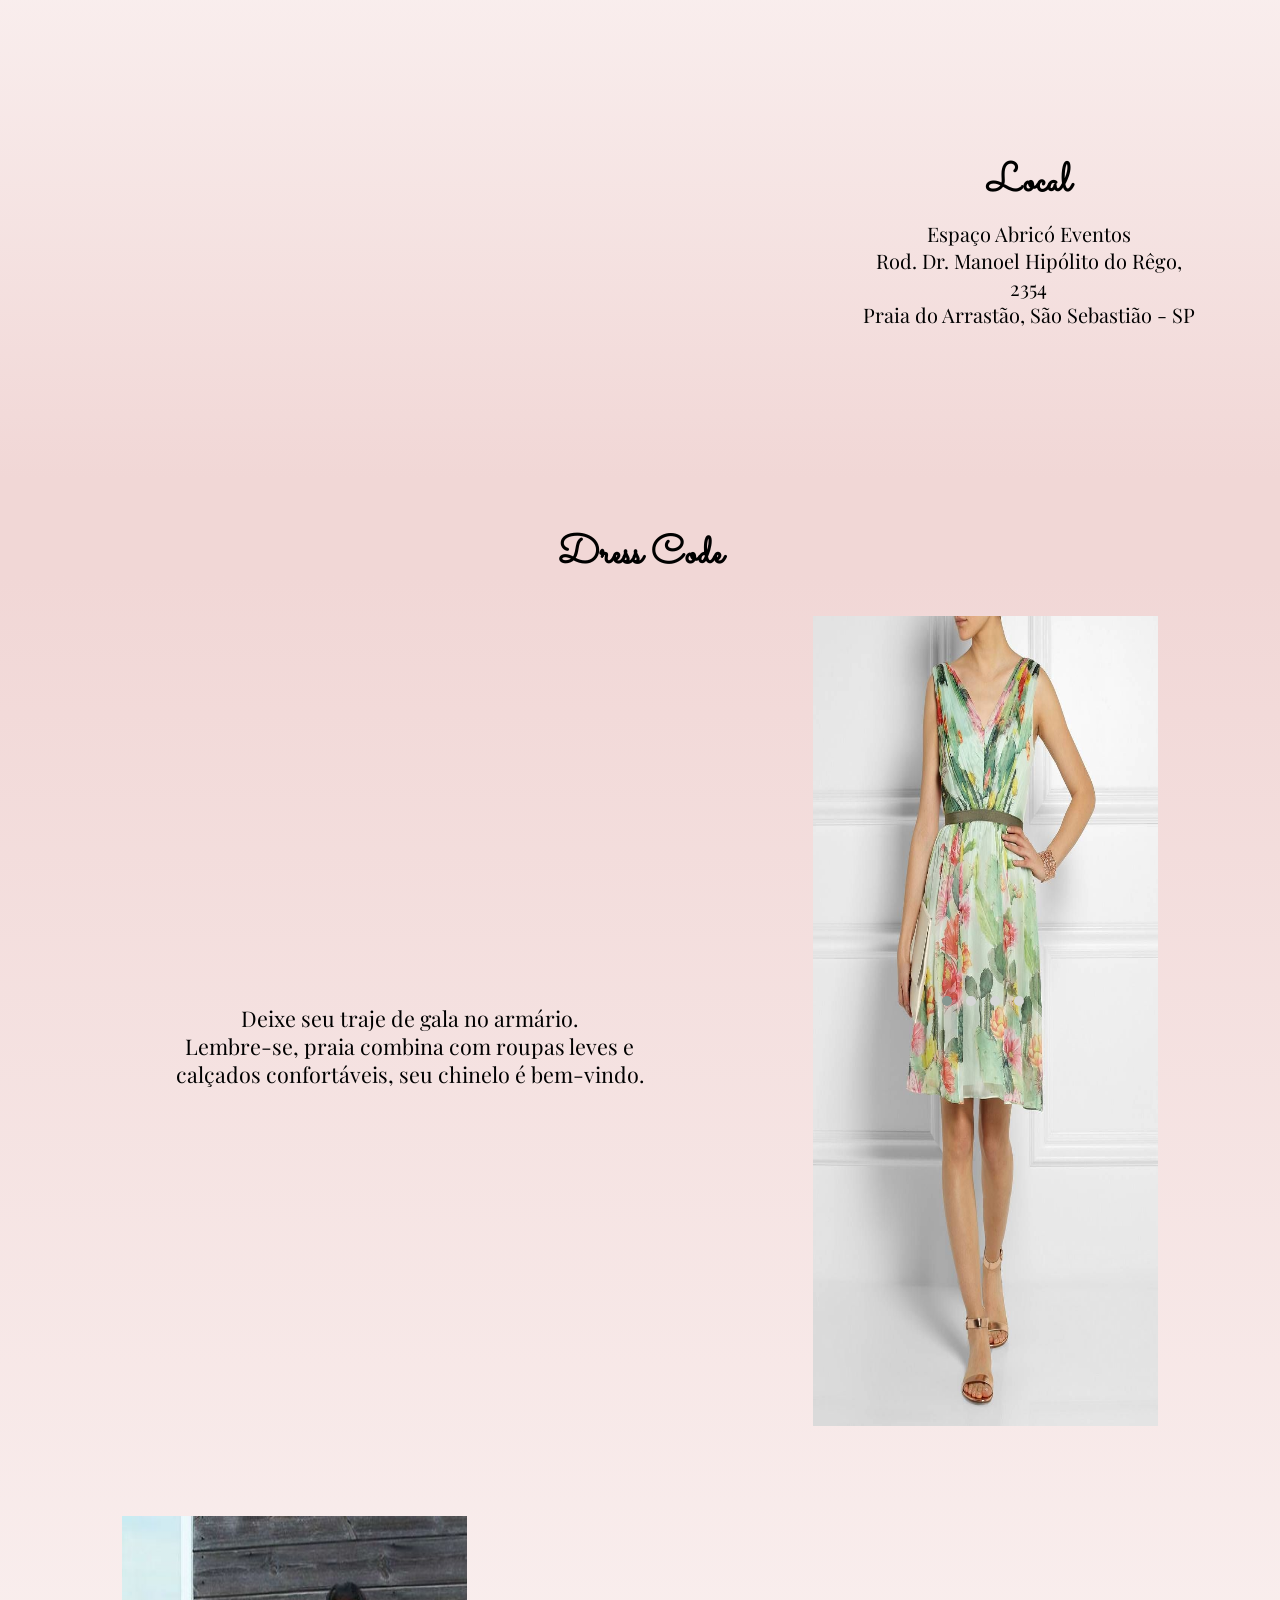
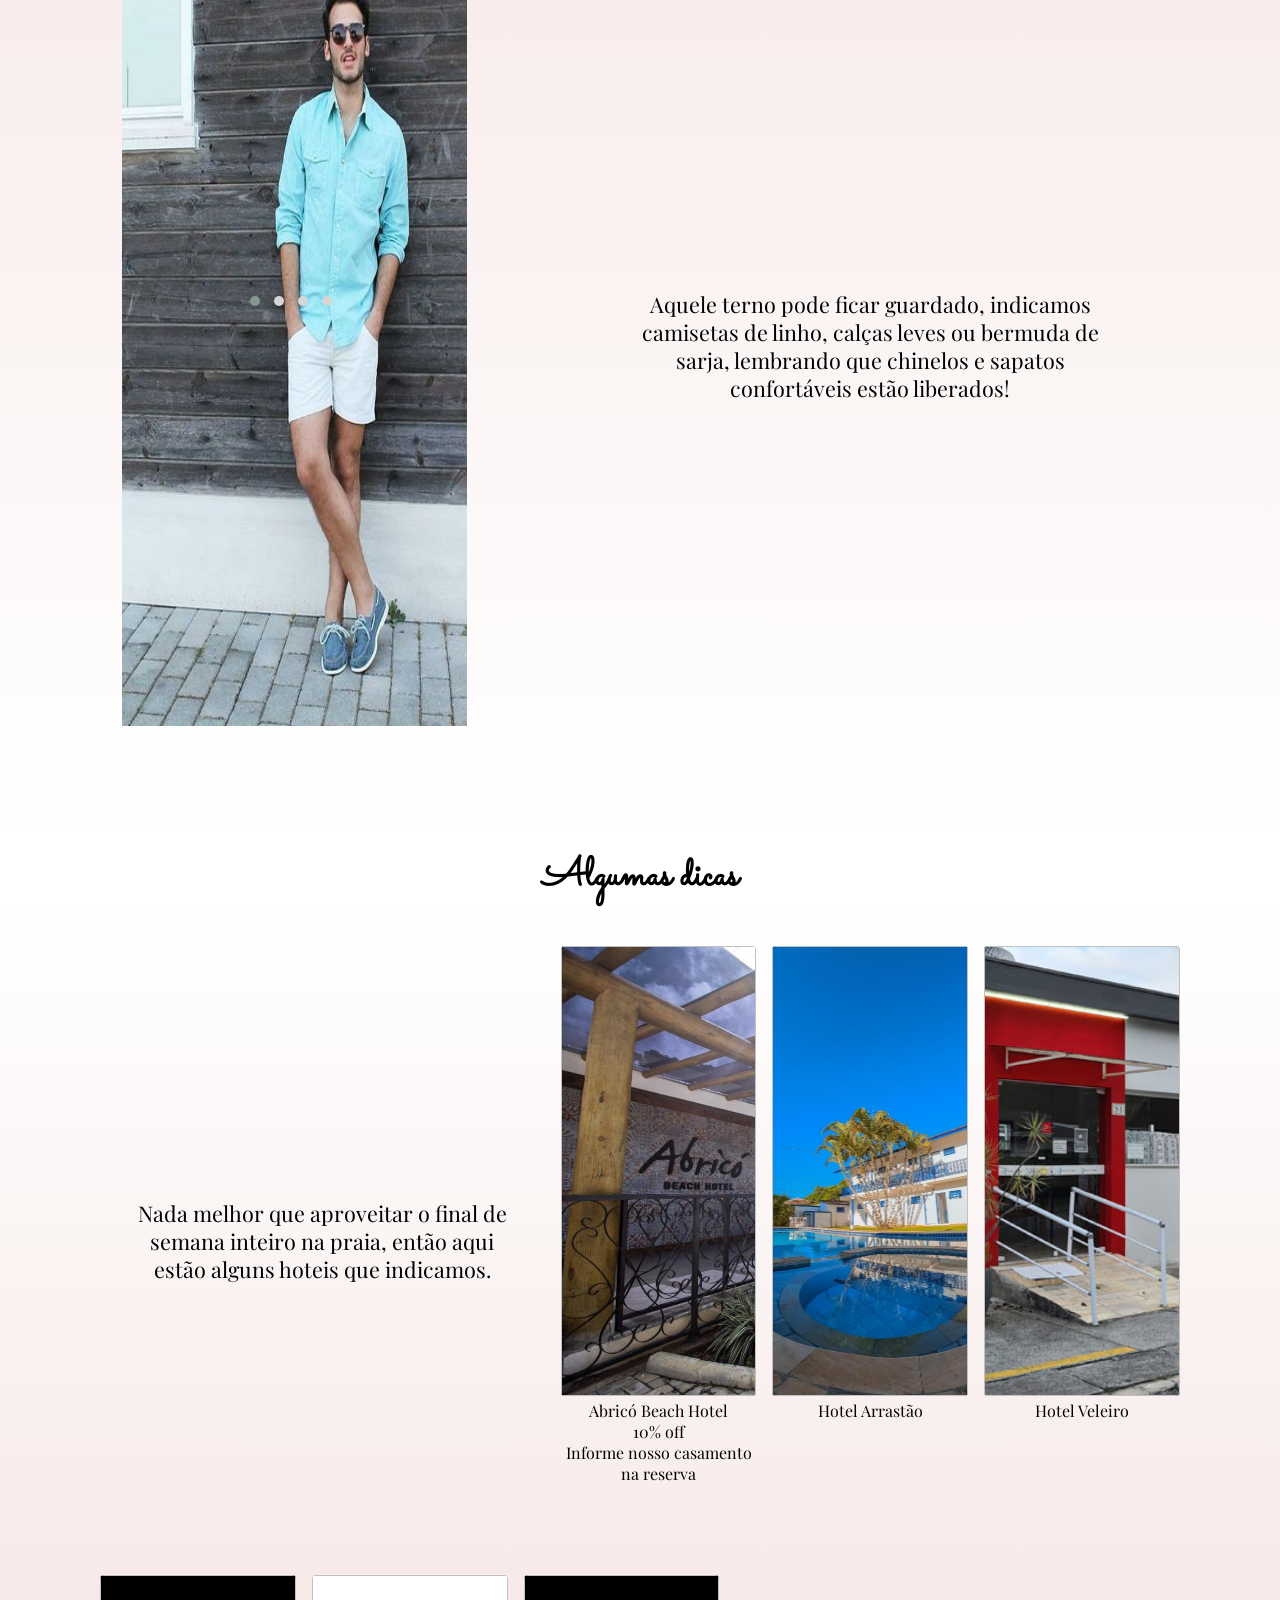
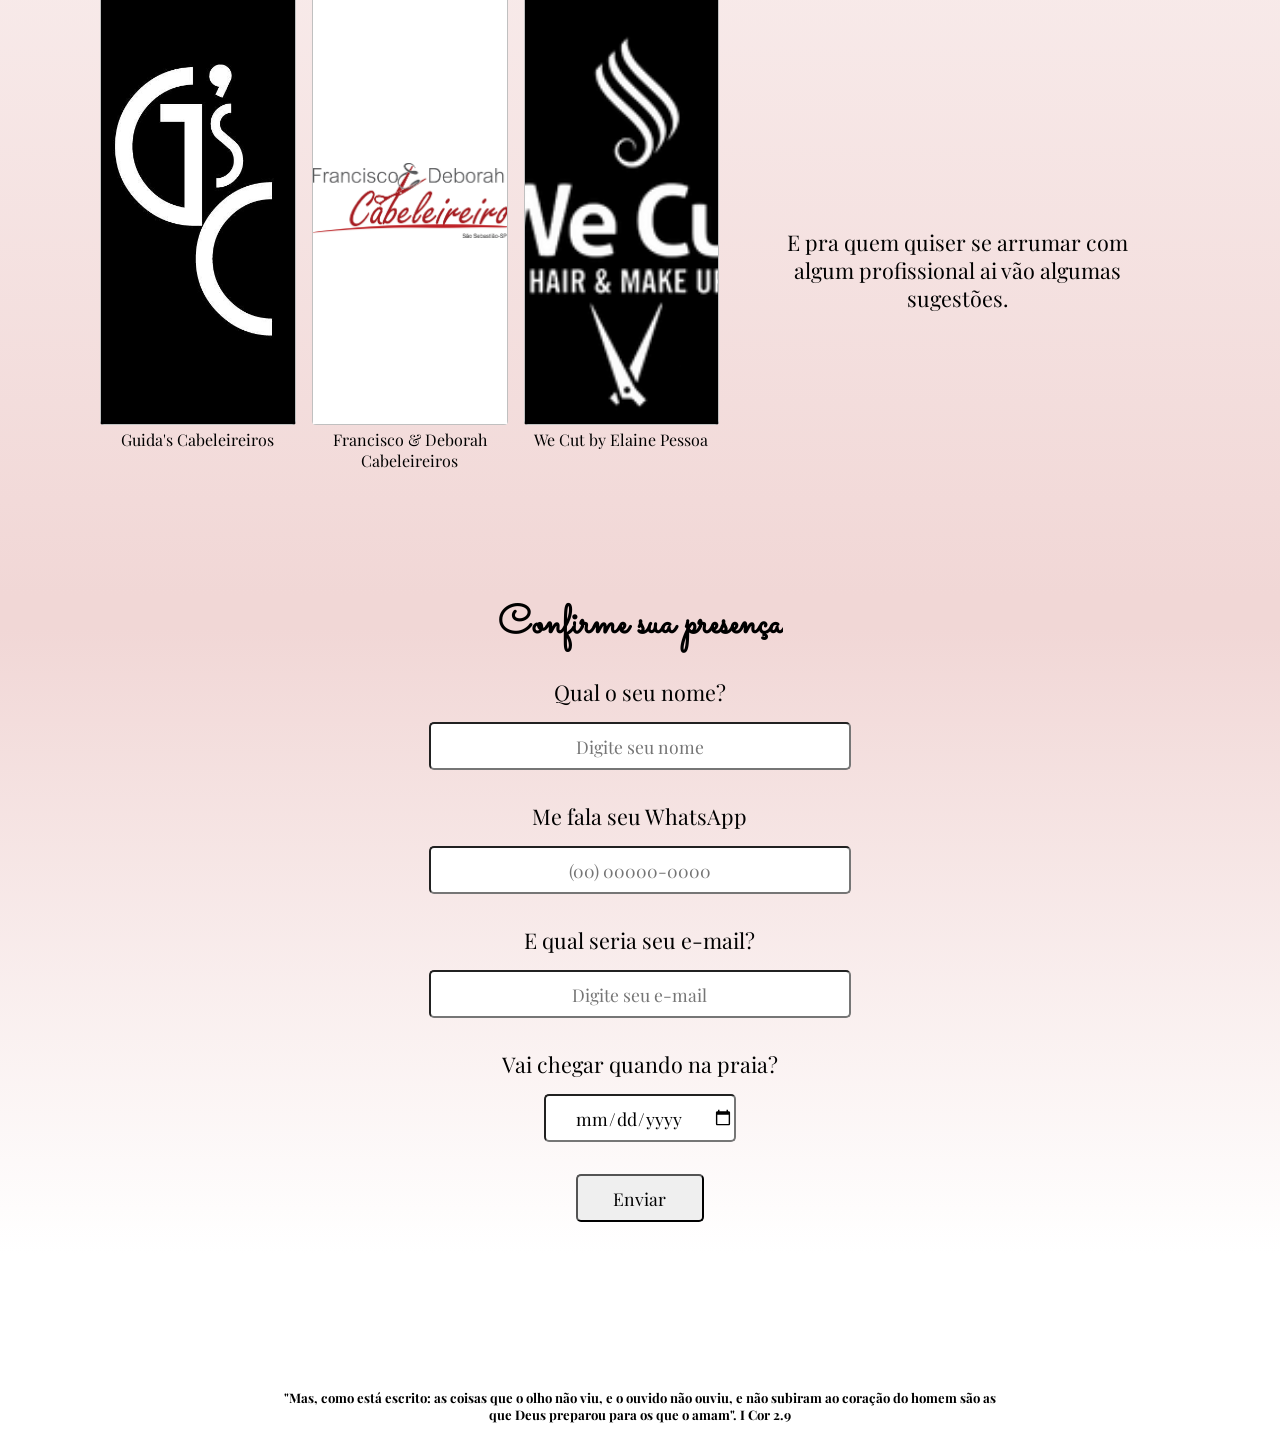
==== commit c4b9a351: "ajustes no responsivo" ====
--- a/index.html
+++ b/index.html
@@ -38,7 +38,7 @@
                     22/10/2022
                 </h2>
 
-                <h1 id="tituloHeader">Giuliana & Bruno</h1>
+                <h1 id="tituloHeader" class="nome__cabecalho">Giuliana & Bruno</h1>
             </div>
             <div class="nomeNoivos" id="nomeNoivos"><h1>Giuliana & Bruno</h1></div>
             <p class="header__data">22/10/2022</p>
--- a/css/info.css
+++ b/css/info.css
@@ -52,7 +52,7 @@
 }
 
 .cerimonia p, .local p {
-    font-size:1.25rem
+    font-size:1.25rem;
 }
 
 .local{
--- a/css/noivos.css
+++ b/css/noivos.css
@@ -18,7 +18,7 @@
 
 .nomeNoivos {
     font-size: 5.5rem;
-    transform: translateY(-97%);
+    transform: translateY(-60%);
 }
 
 
--- a/css/responsivo.css
+++ b/css/responsivo.css
@@ -37,6 +37,11 @@
 
     footer {
         height: 10vh;
+    }
+
+    .owl-dots {
+        top: 92%;
+        right:37%;
     }
    
 }
@@ -94,6 +99,11 @@
     .nomeNoivos {
         font-size: 3rem
     }
+
+    .owl-dots {
+        top: 87%;
+        right:18%;
+    }
 }
 
 @media screen and (max-width: 550px){
@@ -120,16 +130,25 @@
     }
 
     #pFemenino, #pMasculino {
-        font-size: .9rem !important;
+        font-size: 1.25rem !important;
     } 
 
+    .femenino p, .masculino p{
+        padding: 0;
+        
+    }
+
+    .femenino, .masculino {
+        margin-bottom: 1rem;
+        
+    }
 
     .conatainer {
         margin-bottom:.5rem;
     }
 
     .dicas_P {
-        font-size: .9rem;
+        font-size: 1.25rem;
         width:80vw;
         margin-bottom: .5rem
     }
@@ -185,8 +204,12 @@
         width: 80vw;
     } 
 
+    .indicacao {
+        width:25vw;
+    }
     .indicacao img {
-        height:17vh;
+        height:25vh;
+        width:33vw;
     }
 
     .c1 {
@@ -194,15 +217,76 @@
     }
 
     .c1 .indicacao a p {
-        height: 16vh;
+        height: 18.5vh;
     }
 
     .c2 .indicacao a p {
-        height: auto;
+        height:9vh;
     }
 
     input {
         height:2rem
     }
 
+    #date {
+        width: 42vw;
+    }
+
+    .owl-dots {
+        top: 87%;
+        right:27%;
+    }
+
+}
+
+@media screen and (max-width: 380px){
+    header h1 {
+        font-size: .9rem;
+        padding:0 7%;
+    }
+
+    header ul li{
+        font-size:.8rem;
+    }
+   
+    .mensagem__inicial {
+        height:auto;
+    }
+    .texto__mensagem {
+        font-size: 1.25rem ;
+    }
+    .nomeNoivos {
+        font-size: 1.5rem
+    }
+
+    .nome__cabecalho, .data__cabecalho {
+        font-size: .9rem;
+    }
+
+    .carroselInfo, .mapa {
+        height:25vh;
+    }
+
+    .dressCode {
+        height:60vh;
+        width:60vw;
+    }
+    .exemploDresCode {
+        height:60vh;
+        width:60vw;
+    }
+
+    .item img {
+        height:60vh;
+        width:60vw;
+    }
+
+    .btn {
+        width:25vw;
+        text-align: center;
+    }
+
+    footer {
+        height:auto;
+    }
 }
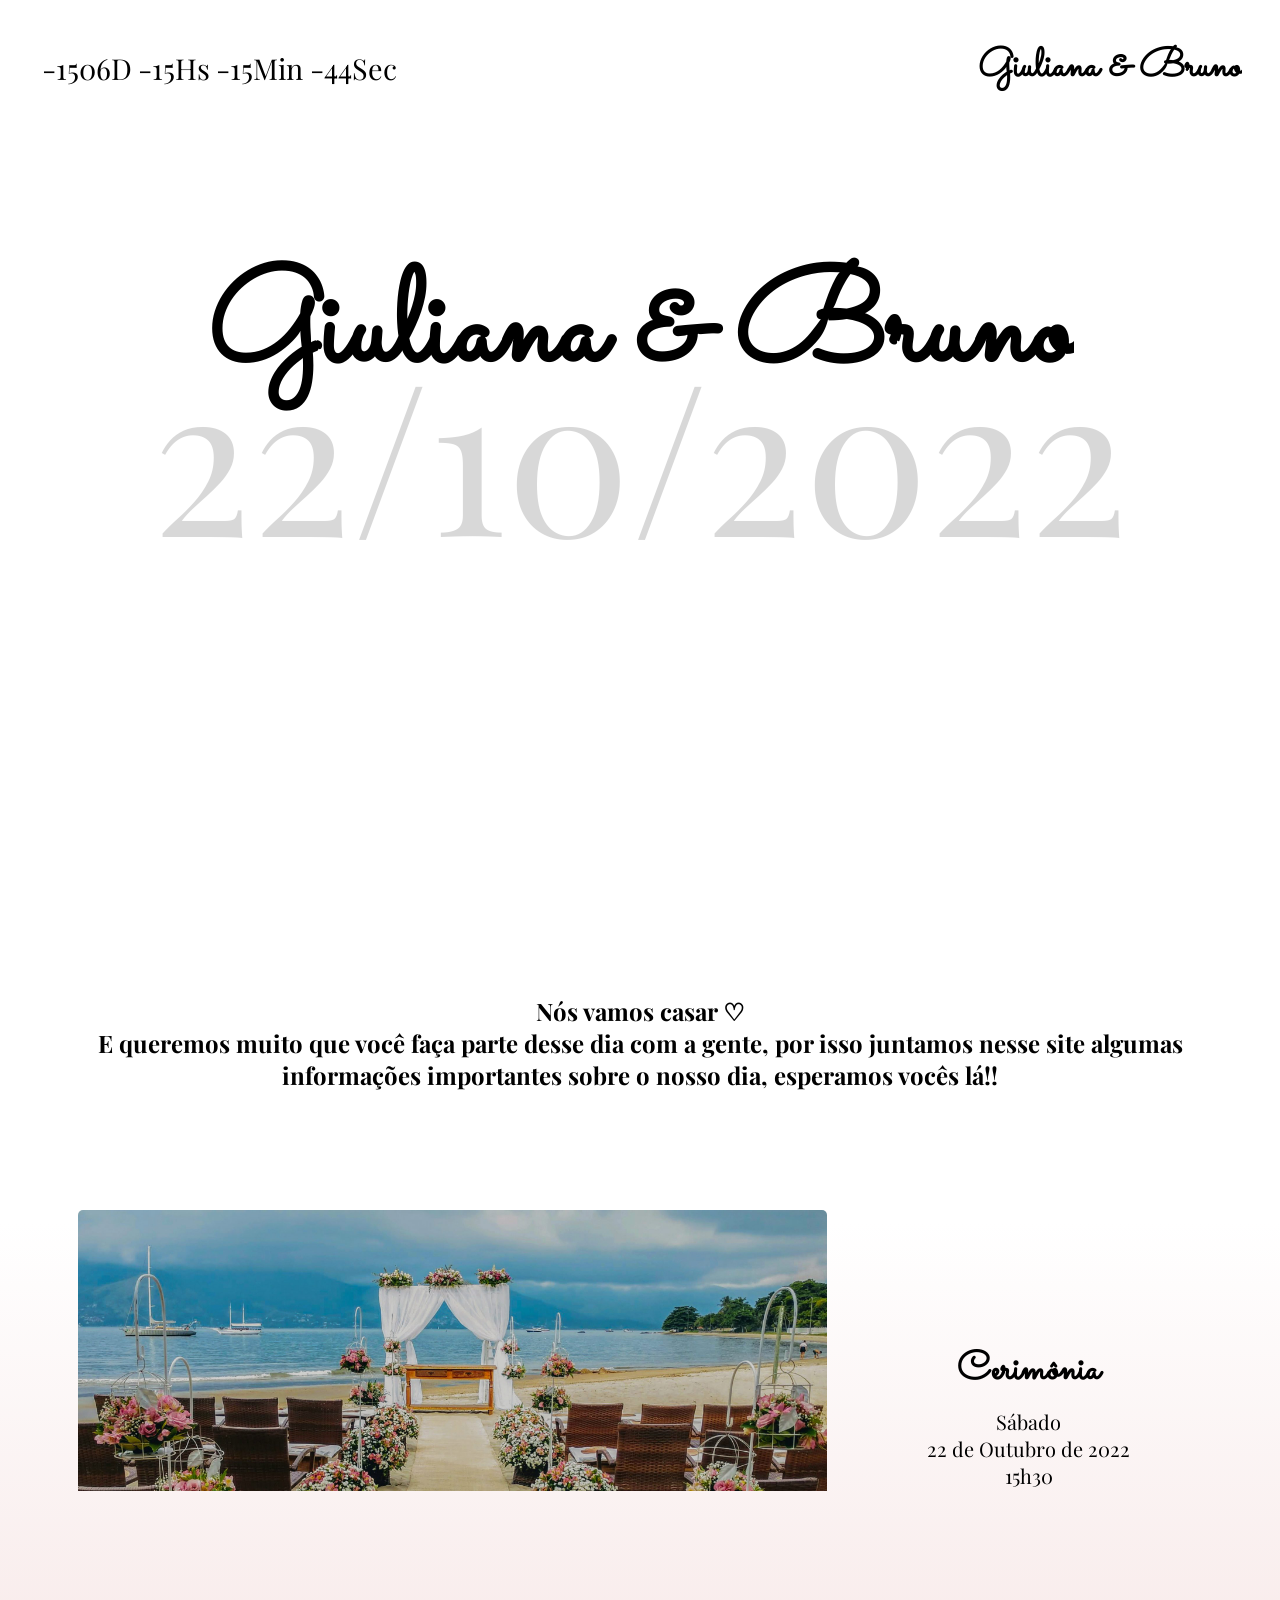
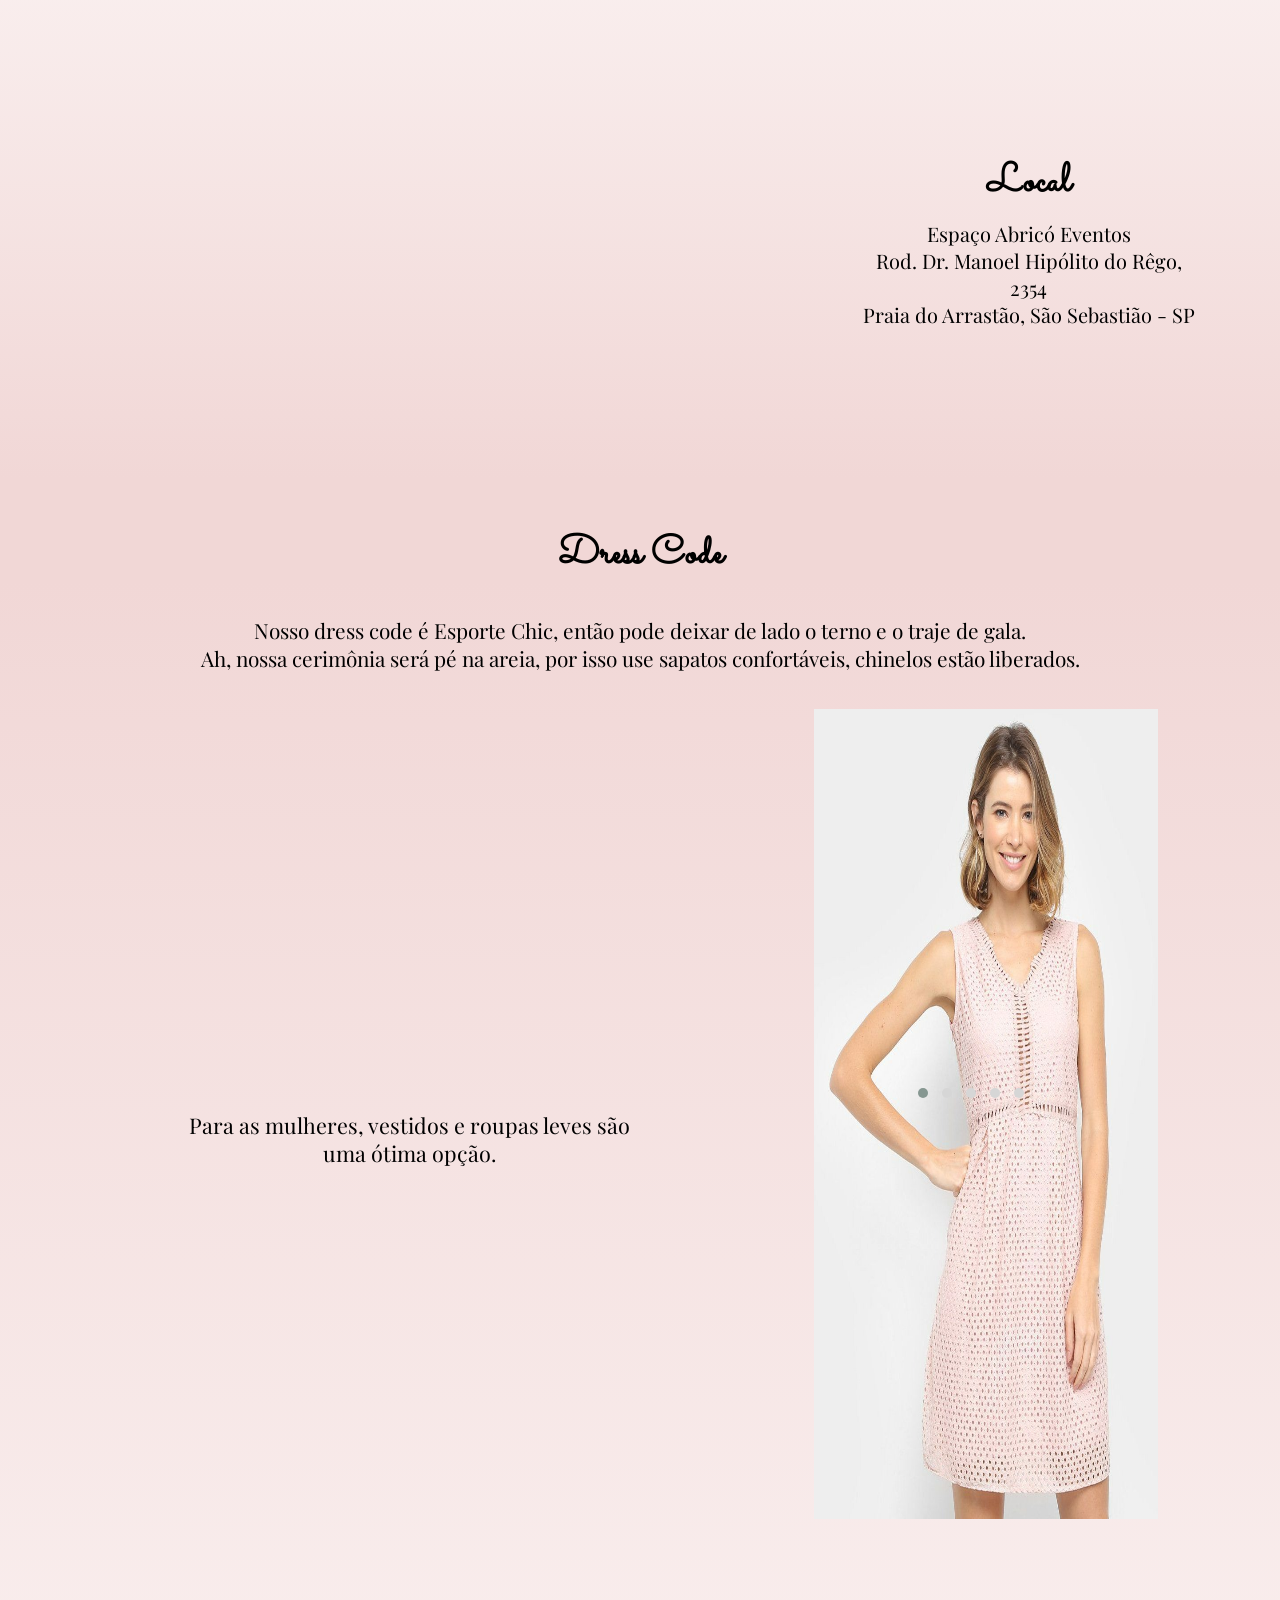
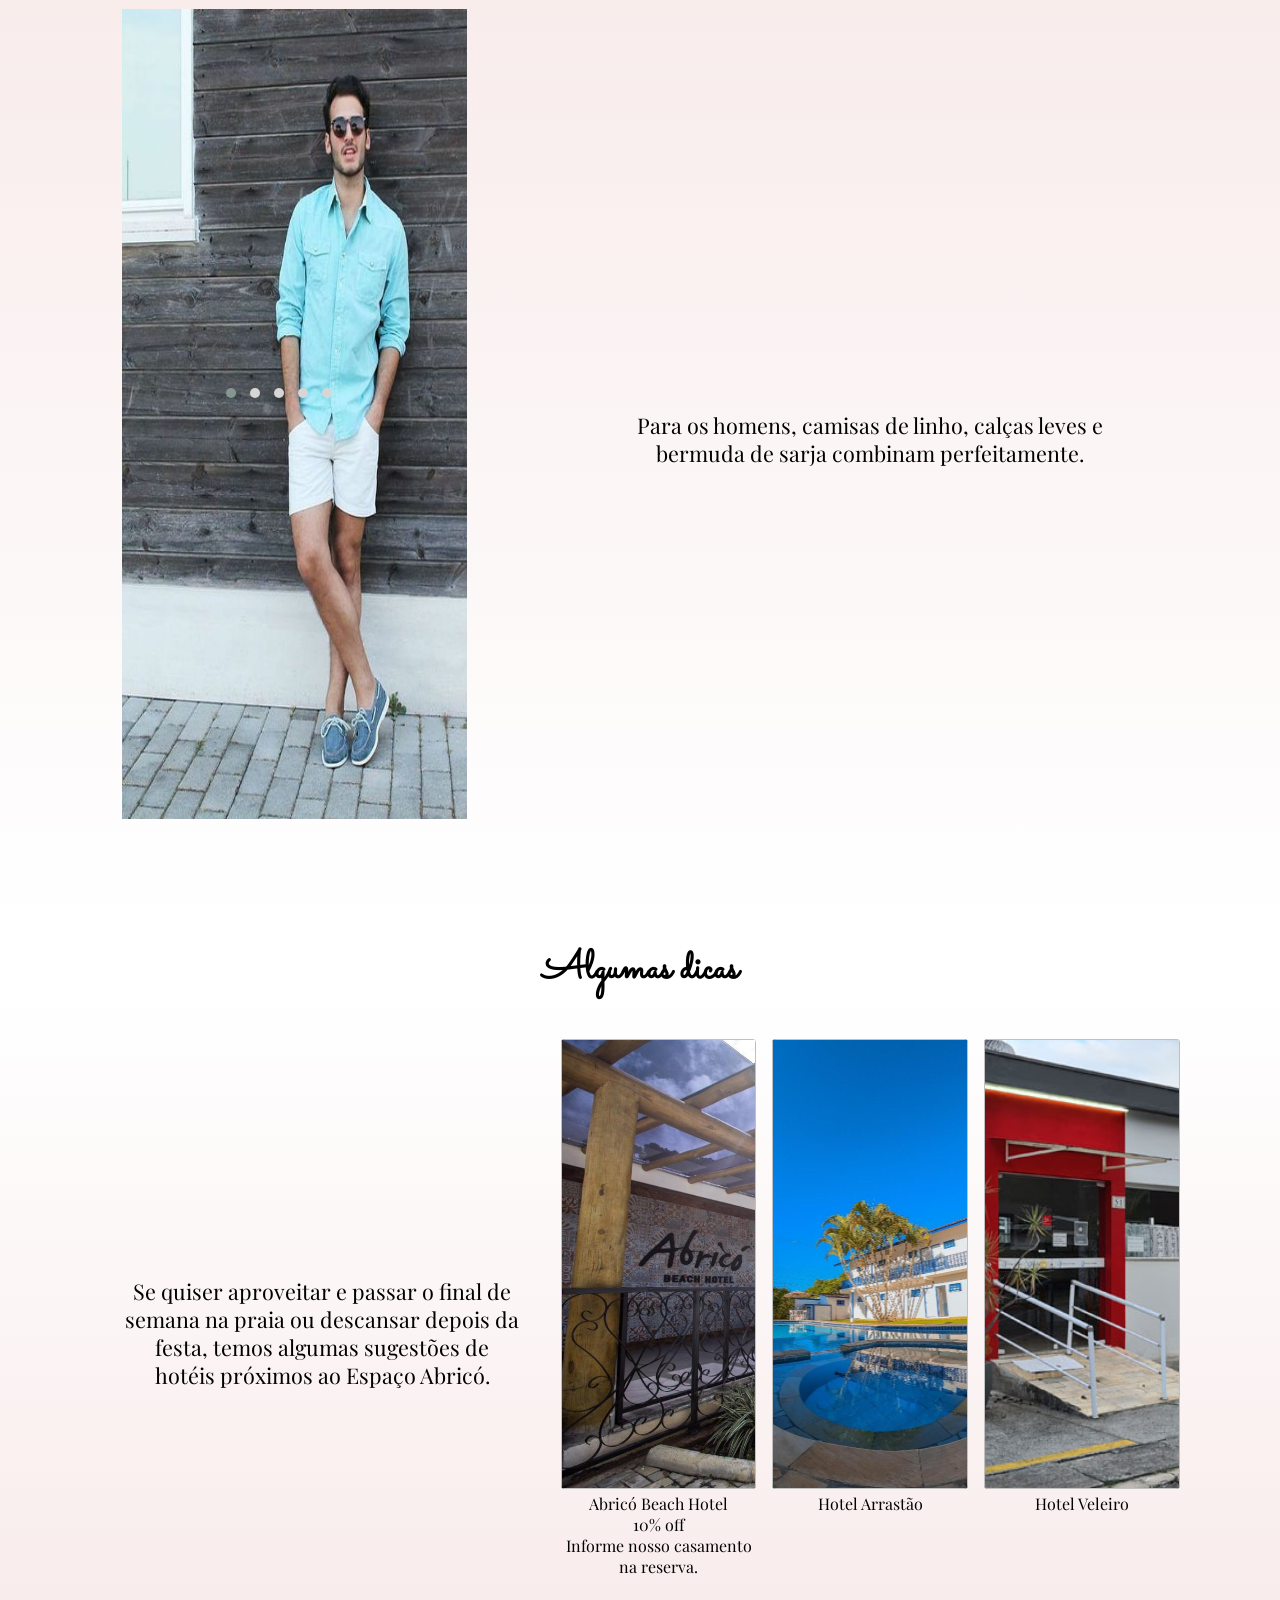
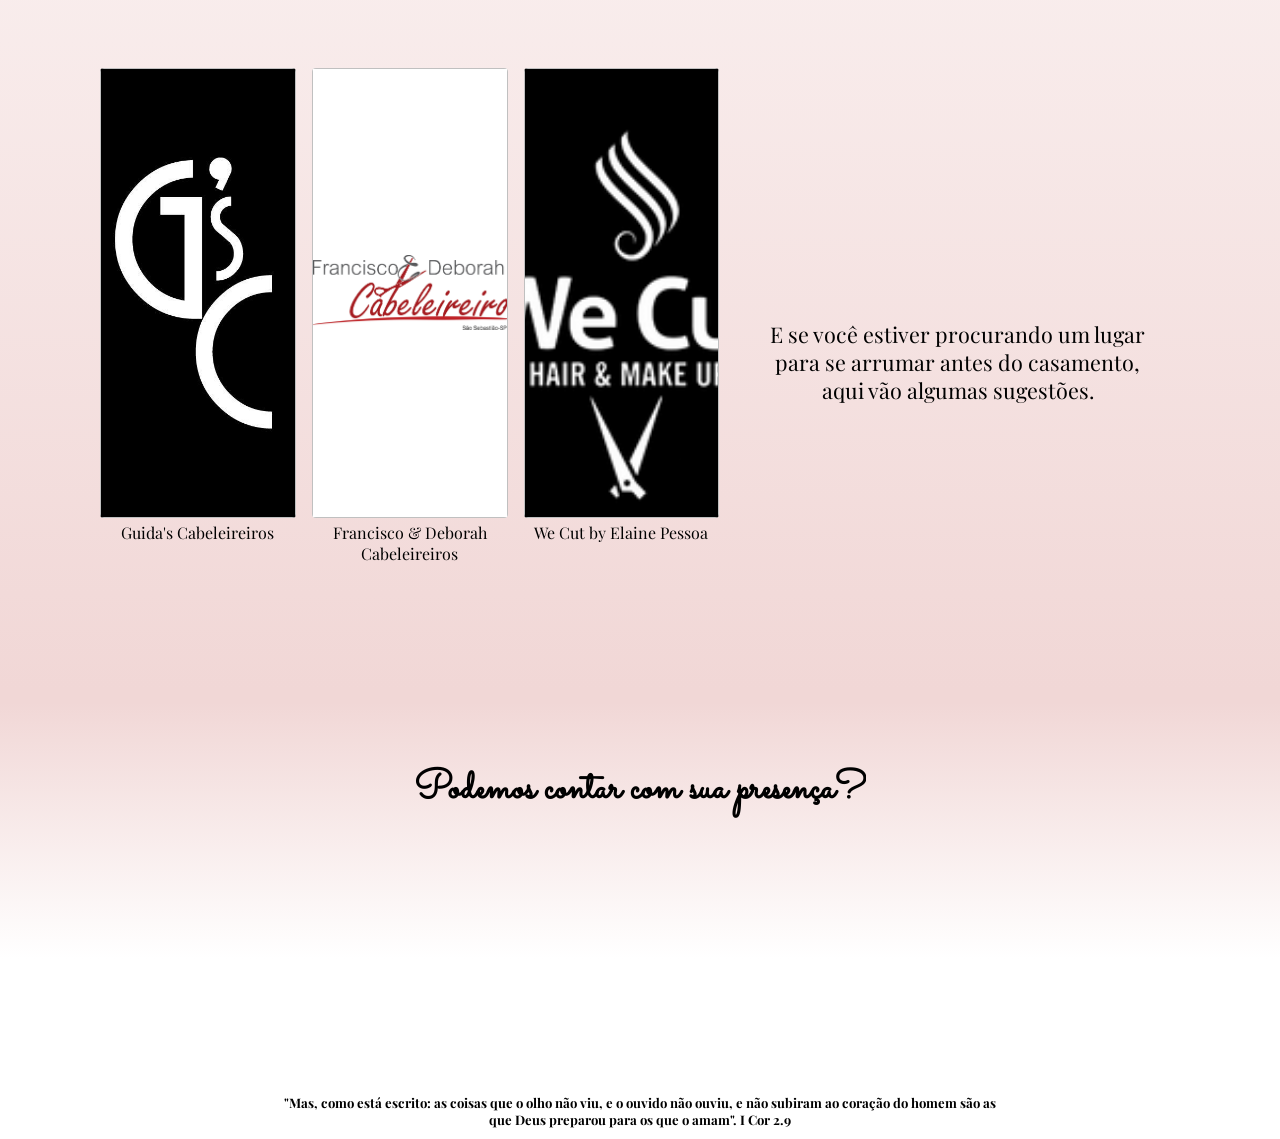
==== commit c868e70d: "ajuste responsivo" ====
--- a/index.html
+++ b/index.html
@@ -48,7 +48,7 @@
         </section>
         <section class="mensagem__inicial" id="mensagemInicial">
             <h2 class="texto__mensagem" id="textoMensagem">
-                Sim, nós vamos casar ❤️<br>
+                Nós vamos casar ♡<br>
                 E queremos muito que você faça parte desse dia com a gente, por isso juntamos nesse site algumas informações importantes sobre o nosso dia, esperamos vocês lá!!
             </h2>
         </section>
@@ -83,9 +83,13 @@
         <section class="dresscode" id="sectionDresscode">
             <div class="infoDresscode">
                 <h1 class="title component__title">Dress Code</h1>
+                <p class="dresscode__subtitle">
+                    Nosso dress code é Esporte Chic, então pode deixar de lado o terno e o traje de gala.<br>
+                    Ah, nossa cerimônia será pé na areia, por isso use sapatos confortáveis, chinelos estão liberados.
+                </p>
                 <div id="feminino" class="femenino">
                 
-                    <p id="pFemenino" class="">Deixe seu traje de gala no armário. <br>Lembre-se, praia combina com roupas leves e calçados confortáveis, seu chinelo é bem-vindo.  </p>
+                    <p id="pFemenino" class="">Para as mulheres, vestidos e roupas leves são uma ótima opção.    </p>
                     <div id="dressF" class="dressCode dressF">
                         <div class="owl-carousel owl-theme">
                             <div class="item">
@@ -95,17 +99,20 @@
                                 <img src="img/referenciaF1.jpeg" alt="" class="exemploDresCode">
                             </div>
                             <div class="item">
-                                <img src="img/referenciaF3.jpg" alt="" class="exemploDresCode">
-                            </div>
-                            <div class="item">
-                                <img src="img/referenciaF2.jpg" alt="" class="exemploDresCode">
+                                <img src="img/referenciaF3.jpeg" alt="" class="exemploDresCode">
+                            </div>
+                            <div class="item">
+                                <img src="img/referenciaF2.jpeg" alt="" class="exemploDresCode">
+                            </div>
+                            <div class="item">
+                                <img src="img/referenciaF5.jpeg" alt="" class="exemploDresCode">
                             </div>
                         </div>
                     </div>
                 </div>
                 <div id="masculino" class="masculino">
                     
-                    <p id="pMasculino">Aquele terno pode ficar guardado, indicamos camisetas de linho, calças leves ou bermuda de sarja, lembrando que chinelos e sapatos confortáveis estão liberados!  </p>
+                    <p id="pMasculino">Para os homens, camisas de linho, calças leves e bermuda de sarja combinam perfeitamente.  </p>
                     <div id="dressM" class="dressCode dressM">
                         <div class="owl-carousel owl-theme">
 
@@ -120,6 +127,9 @@
                             </div>
                             <div class="item">
                                 <img src="img/referenciaM4.jpeg" alt="" class="exemploDresCode">
+                            </div> 
+                            <div class="item">
+                                <img src="img/referenciaM5.jpeg" alt="" class="exemploDresCode">
                             </div> 
                         </div>
                     </div>
@@ -132,12 +142,12 @@
                 Algumas dicas
             </h1>
                     <div class="container c1">
-                        <p id="dicasP1" class="dicas_P dicasP1">Nada melhor que aproveitar o final de semana inteiro na praia, então aqui estão alguns hoteis que indicamos.</p>
+                        <p id="dicasP1" class="dicas_P dicasP1">Se quiser aproveitar e passar o final de semana na praia ou descansar depois da festa, temos algumas sugestões de hotéis próximos ao Espaço Abricó.</p>
 
                         <div class="indicacao in1" id="in1">
                             <a href="https://www.instagram.com/abrico_beach_hotel/" target="_blank">
                                 <img class="indi1">
-                                <p>Abricó Beach Hotel<br>10% off<br>Informe nosso casamento na reserva</p>
+                                <p>Abricó Beach Hotel<br>10% off<br>Informe nosso casamento na reserva.</p>
                             </a>
                         </div>
                         <div class="indicacao in2" id="in2">
@@ -154,7 +164,7 @@
                         </div>
                     </div>
                     <div class="container c2">
-                        <p id="dicasP2" class="dicas_P dicasP2">E pra quem quiser se arrumar com algum profissional ai vão algumas sugestões.</p>
+                        <p id="dicasP2" class="dicas_P dicasP2">E se você estiver procurando um lugar para se arrumar antes do casamento, aqui vão algumas sugestões.</p>
 
                         <div class="indicacao in5" id="in6">
                             <a href="https://www.wecutilhabela.com.br/" target="_blank">
@@ -185,22 +195,43 @@
 
         
         <section class="rsvp" id="sectionRsvp">
-            <h1 class="titleRsvp title component__title">Confirme sua presença</h1>
+            <h1 class="titleRsvp title component__title">Podemos contar com sua presença?</h1>
+            
+            <div class="input__radio" id="inputRadio">
+                <form >
+                    <label for="radioSim" id="labelSim" class="radio__label radio__label-sim" >Sim
+                        <input type="radio" name="confirmacao" id="radioSim" class="radio__sim" value="Sim">
+                    </label>
+                    <label for="radioNao" id="labelNao" class="radio__label radio__label-nao" >Não
+                        <input type="radio" name="confirmacao" id="radioNao" class="radio__nao" value="Não">
+                    </label>
+                </form>
+            </div>
+
+            <form  class="rsvp__nao" id="formRsvpNao" action="https://formsubmit.co/giuebruno@outlook.com" method="POST">
+                
+                <label for="nome" id="labelNomeNao" class="control-label" >Qual o seu nome?</label>
+                <input type="text" name="nome" id="nomeNao" class="control-input nome__rsvp-nao" placeholder="Digite seu nome" required>
+                <input type="hidden" class="control-input" name="_next" value="https://giuebruno.com.br/thanks.html">
+                <input type="hidden" class="control-input" name="_captcha" value="false">
+                <input type="submit" value="Enviar" class=" control-input btn" id="btnFormNao">
+                
+            </form>
 
             <form  class="formRsvp" id="formRsvp" action="https://formsubmit.co/giuebruno@outlook.com" method="POST">
                 
-                <label for="nome" id="nomeForm">Qual o seu nome?</label>
-                <input type="text" name="nome" id="nome" placeholder="Digite seu nome" required>
-                <label for="tel" id="telForm">Me fala seu WhatsApp</label>
-                <input type="tel" name="tel" id="tel" placeholder="(00) 00000-0000" maxlength="11" required >
-                
-                <label for="email" id="emailForm">E qual seria seu e-mail?</label>
-                <input type="email" name="email" id="email" placeholder="Digite seu e-mail" required>
-                <label for="date" id="dateForm">Vai chegar quando na praia?</label>
-                <input type="date" name="date" id="date" required>
-                <input type="hidden" name="_next" value="https://giuebruno.com.br/thanks.html">
-                <input type="hidden" name="_captcha" value="false">
-                <input type="submit" value="Enviar" class="btn" id="btnForm">
+                <label class="control-label" for="nome" id="nomeForm">Qual o seu nome?</label>
+                <input type="text" name="nome" class="control-input" id="nome" placeholder="Digite seu nome" required>
+                <label for="tel" class="control-label" id="telForm">WhatsApp?</label>
+                <input type="tel" name="tel" class="control-input" id="tel" placeholder="(00) 00000-0000" maxlength="11" required >
+                
+                <label for="email" class="control-label" id="emailForm">E-mail?</label>
+                <input type="email" name="email" class="control-input" id="email" placeholder="Digite seu e-mail" required>
+                <label for="date" class="control-label" id="dateForm">Vai chegar quando na praia?</label>
+                <input type="date" name="date" class="control-input date" id="date" required>
+                <input type="hidden" class="control-input" name="_next" value="http://giuebruno.com.br/thanks.html">
+                <input type="hidden" class="control-input" name="_captcha" value="false">
+                <input type="submit" class="control-input btn"value="Enviar"  id="btnForm">
                 
             </form>
         </section>
@@ -301,6 +332,7 @@
         <h3 class="h3__footer">
             "Mas, como está escrito: as coisas que o olho não viu, e o ouvido não ouviu, e não subiram ao coração do homem são as que Deus preparou para os que o amam". I Cor 2.9
         </h3>
+ 
     </footer>
     <script src="js/owl/jquery.min.js"></script>
     <script src="js/owl/owl.carousel.min.js"></script>
--- a/css/rsvp.css
+++ b/css/rsvp.css
@@ -3,7 +3,8 @@
     justify-content: center;
     align-items: center;
     flex-direction: column;
-    height: auto;
+
+    min-height:30vh;
     width: 100vw;
     
 }
@@ -15,31 +16,31 @@
     overflow: hidden;
 }
 .formRsvp {
-    display: flex;
+    display: none;
     flex-direction: column;
     justify-content: center;
     align-items: center;
     
 }
 
-label {
+.control-label {
     margin: 0 0 1rem 0;
     font-size: 1.35rem;
-    opacity: 0;
+    opacity: 1;
     overflow: hidden;
     height: auto;
 }
 
-input {
+.control-input {
     margin: 0 0 2rem 0;
     text-align: center;
     height: 3rem;
     border-radius: 5px;
-    opacity: 0;
+    opacity: 1;
     font-size: 1.1rem
 }
 
-#nome, #tel, #email {
+#nome, #tel, #email, .nome__rsvp-nao {
     width: 33vw;
 
 }
@@ -65,6 +66,28 @@
     opacity: .9;
 }
 
+/*_______________ RSVP Confimação ___________*/
+
+.input__radio {
+    margin-bottom: 1rem;
+}
+
+.radio__label {
+    font-size: 1.35rem;
+    margin: 2rem;
+    opacity: 0;
+}
 
 
 
+/*_______________ RSVP Negativo ___________*/
+
+.rsvp__nao {
+    display: none;
+    flex-direction: column;
+    align-items:center;
+    justify-content:center;
+    margin-top: 2rem;
+}
+
+
--- a/css/dresscode.css
+++ b/css/dresscode.css
@@ -27,6 +27,11 @@
     margin-bottom: 2rem;
     
     
+}
+
+.dresscode__subtitle {
+    font-size:1.3rem !important;
+
 }
 
 .dressM {
@@ -61,6 +66,7 @@
     flex-direction: row;
     justify-content: space-around;
     align-items: center;
+    margin-top: 1.5rem;
 
 }
 
--- a/css/mensagemInicial.css
+++ b/css/mensagemInicial.css
@@ -9,6 +9,3 @@
 
 }
 
-.texto__mensagem{
-   
-}
--- a/css/responsivo.css
+++ b/css/responsivo.css
@@ -26,11 +26,11 @@
         height:auto;
     }
 
-    input {
+    .control-input {
         height:2.5rem
     }
 
-    #nome, #tel, #email{
+    #nome, #tel, #email, .nome__rsvp-nao{
         width:60vw;
     }
 
@@ -150,7 +150,8 @@
     .dicas_P {
         font-size: 1.25rem;
         width:80vw;
-        margin-bottom: .5rem
+        margin-bottom: .5rem;
+        padding: 0 .5rem;
     }
 
     .indicacao a p {
@@ -221,10 +222,25 @@
     }
 
     .c2 .indicacao a p {
-        height:9vh;
-    }
-
-    input {
+        height:9.5vh;
+    }
+
+    .indi4{
+        
+        background-position: top 0 right .07rem  ;
+    }
+
+    .indi5{
+        background-size: 90% 100%;
+        background-position: bottom .1rem right 1.12rem;
+    } 
+
+    .indi6{
+        background-size: 70% auto;
+        background-position: left .2rem top 50%;
+    } 
+
+    .control-input {
         height:2rem
     }
 
@@ -234,7 +250,7 @@
 
     .owl-dots {
         top: 87%;
-        right:27%;
+        right:17%;
     }
 
 }
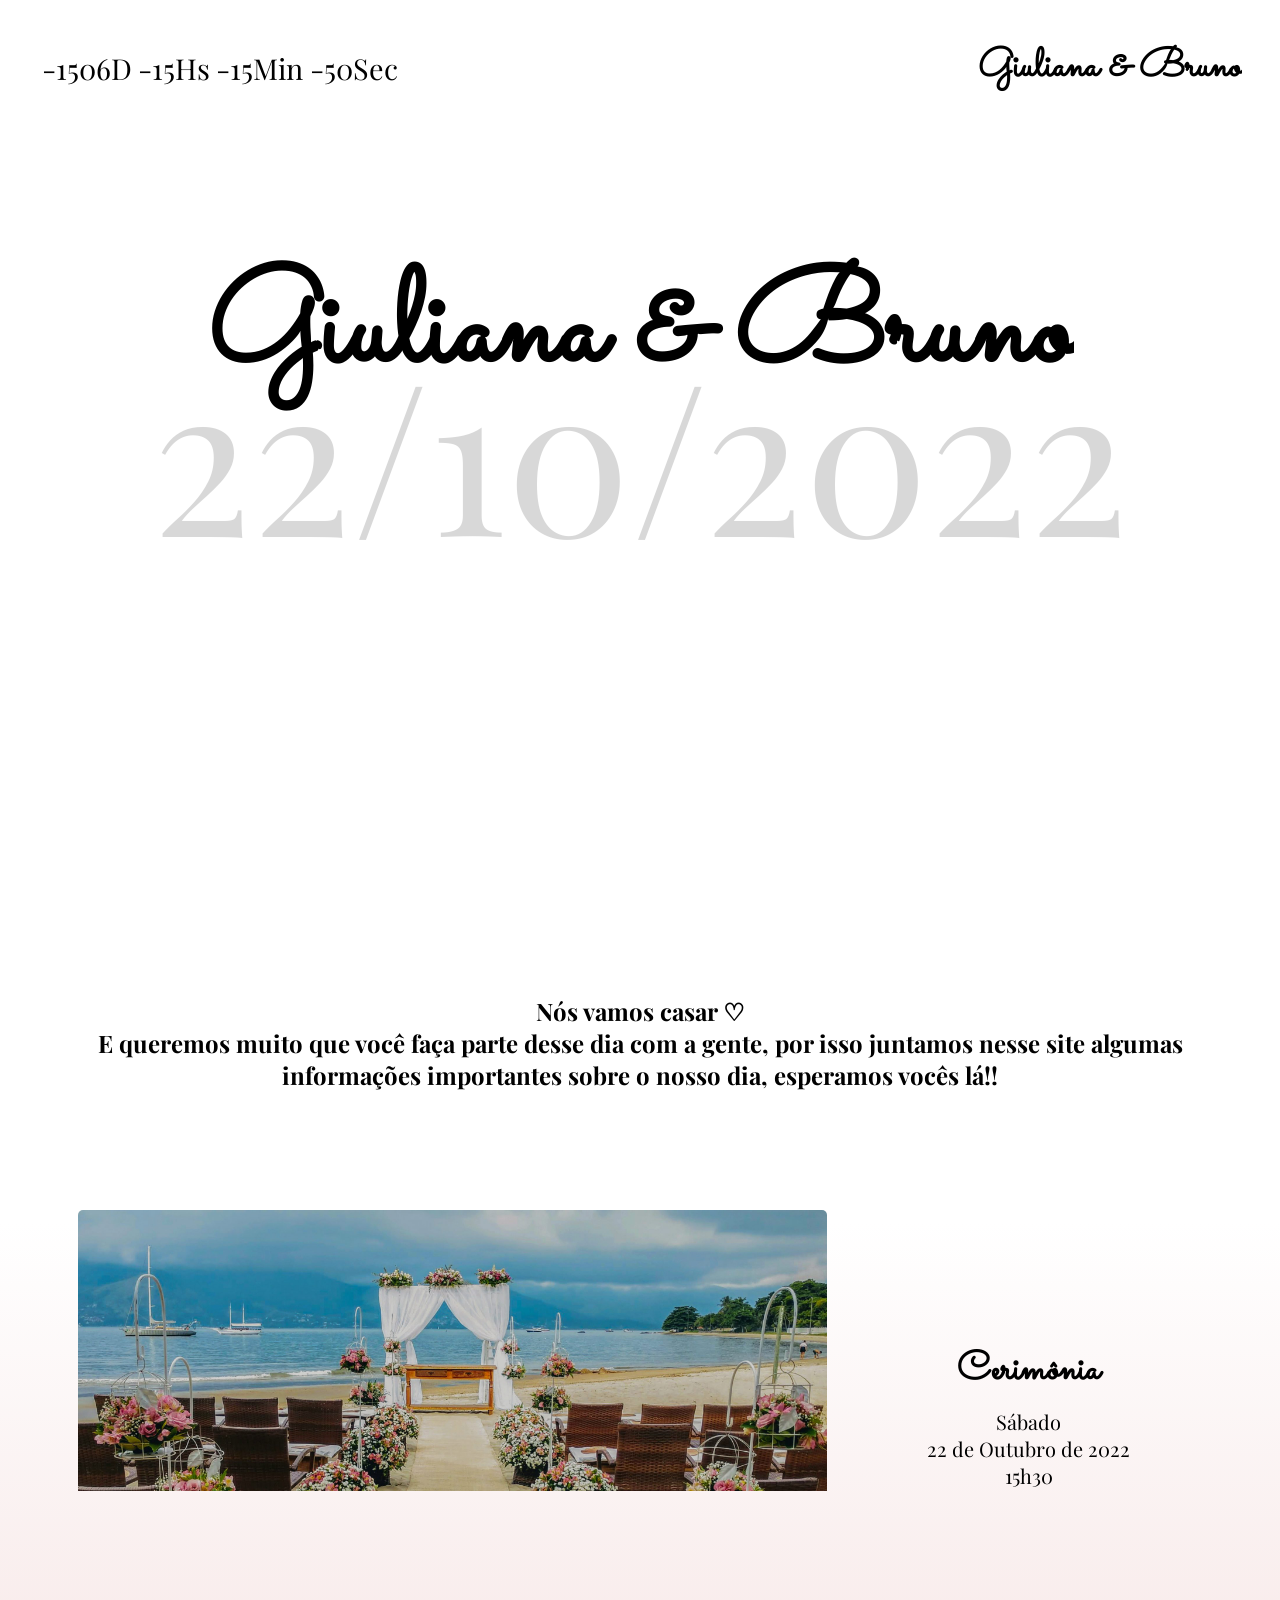
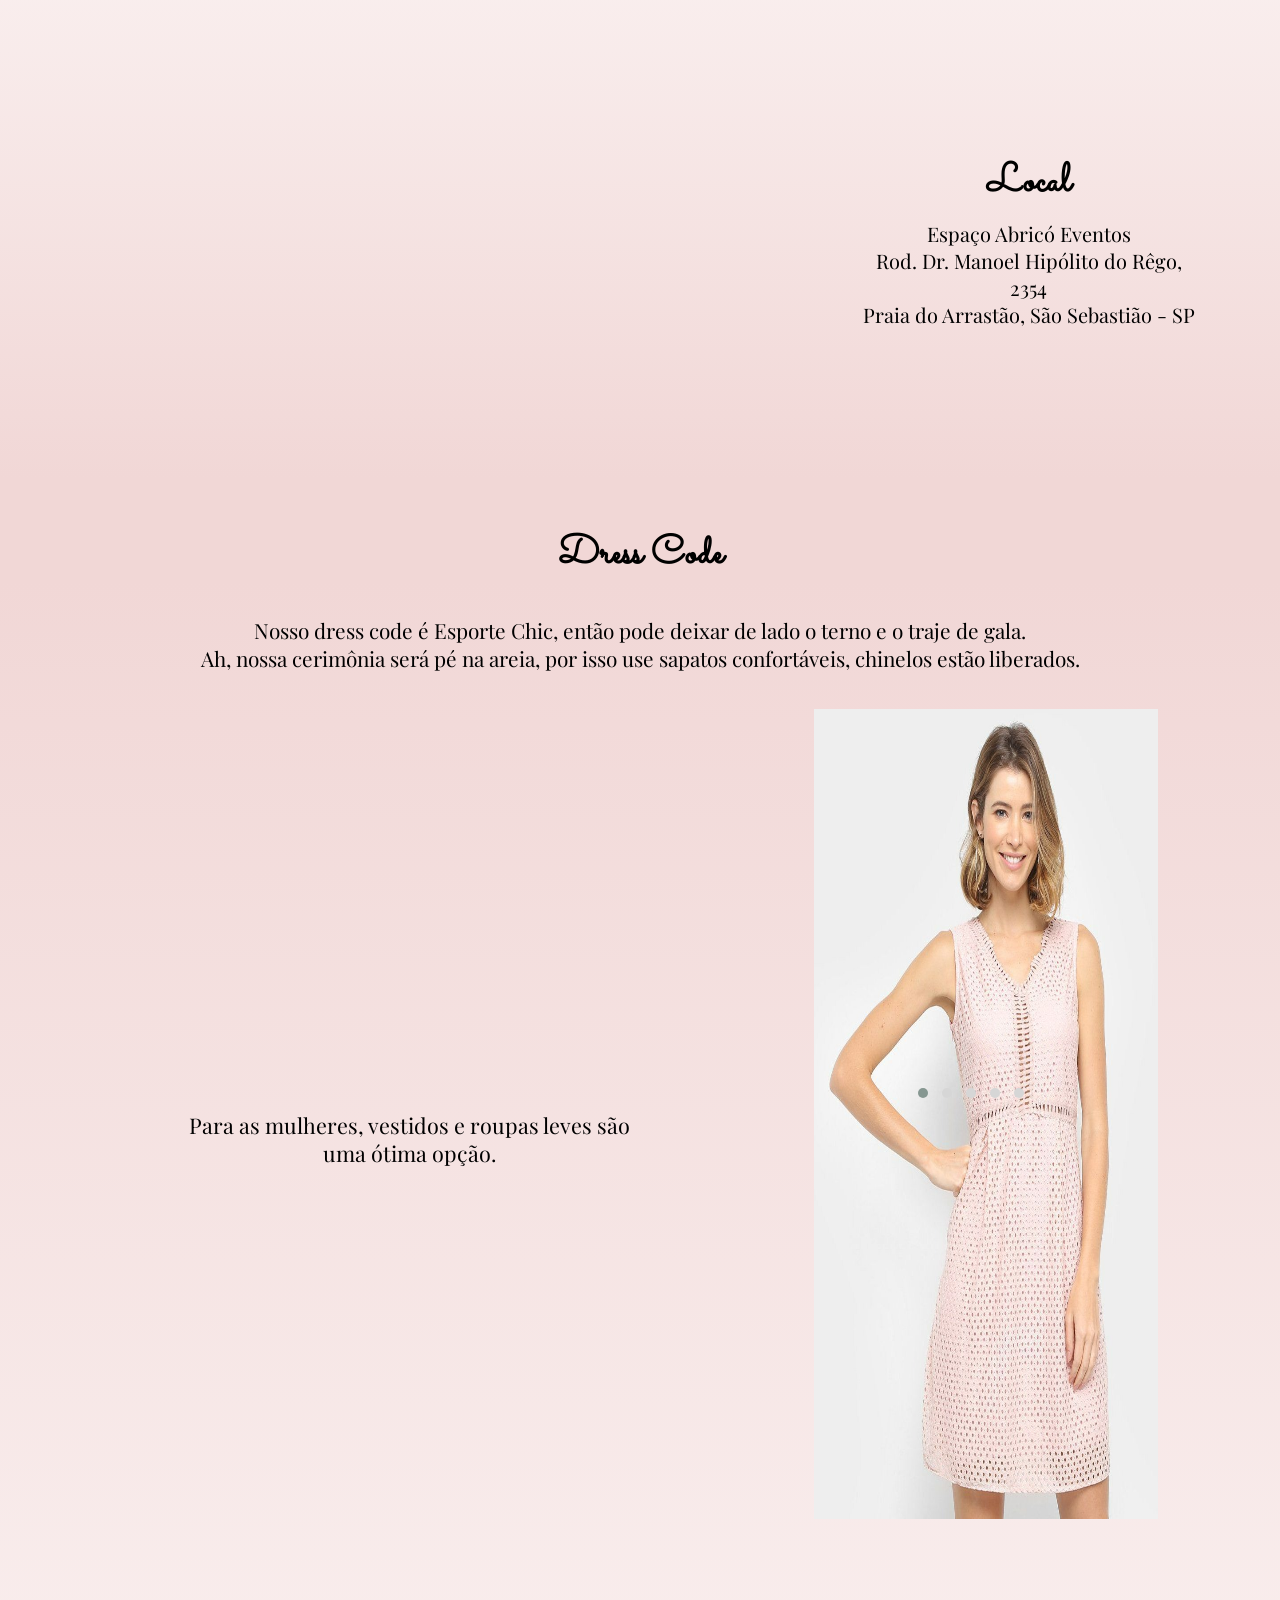
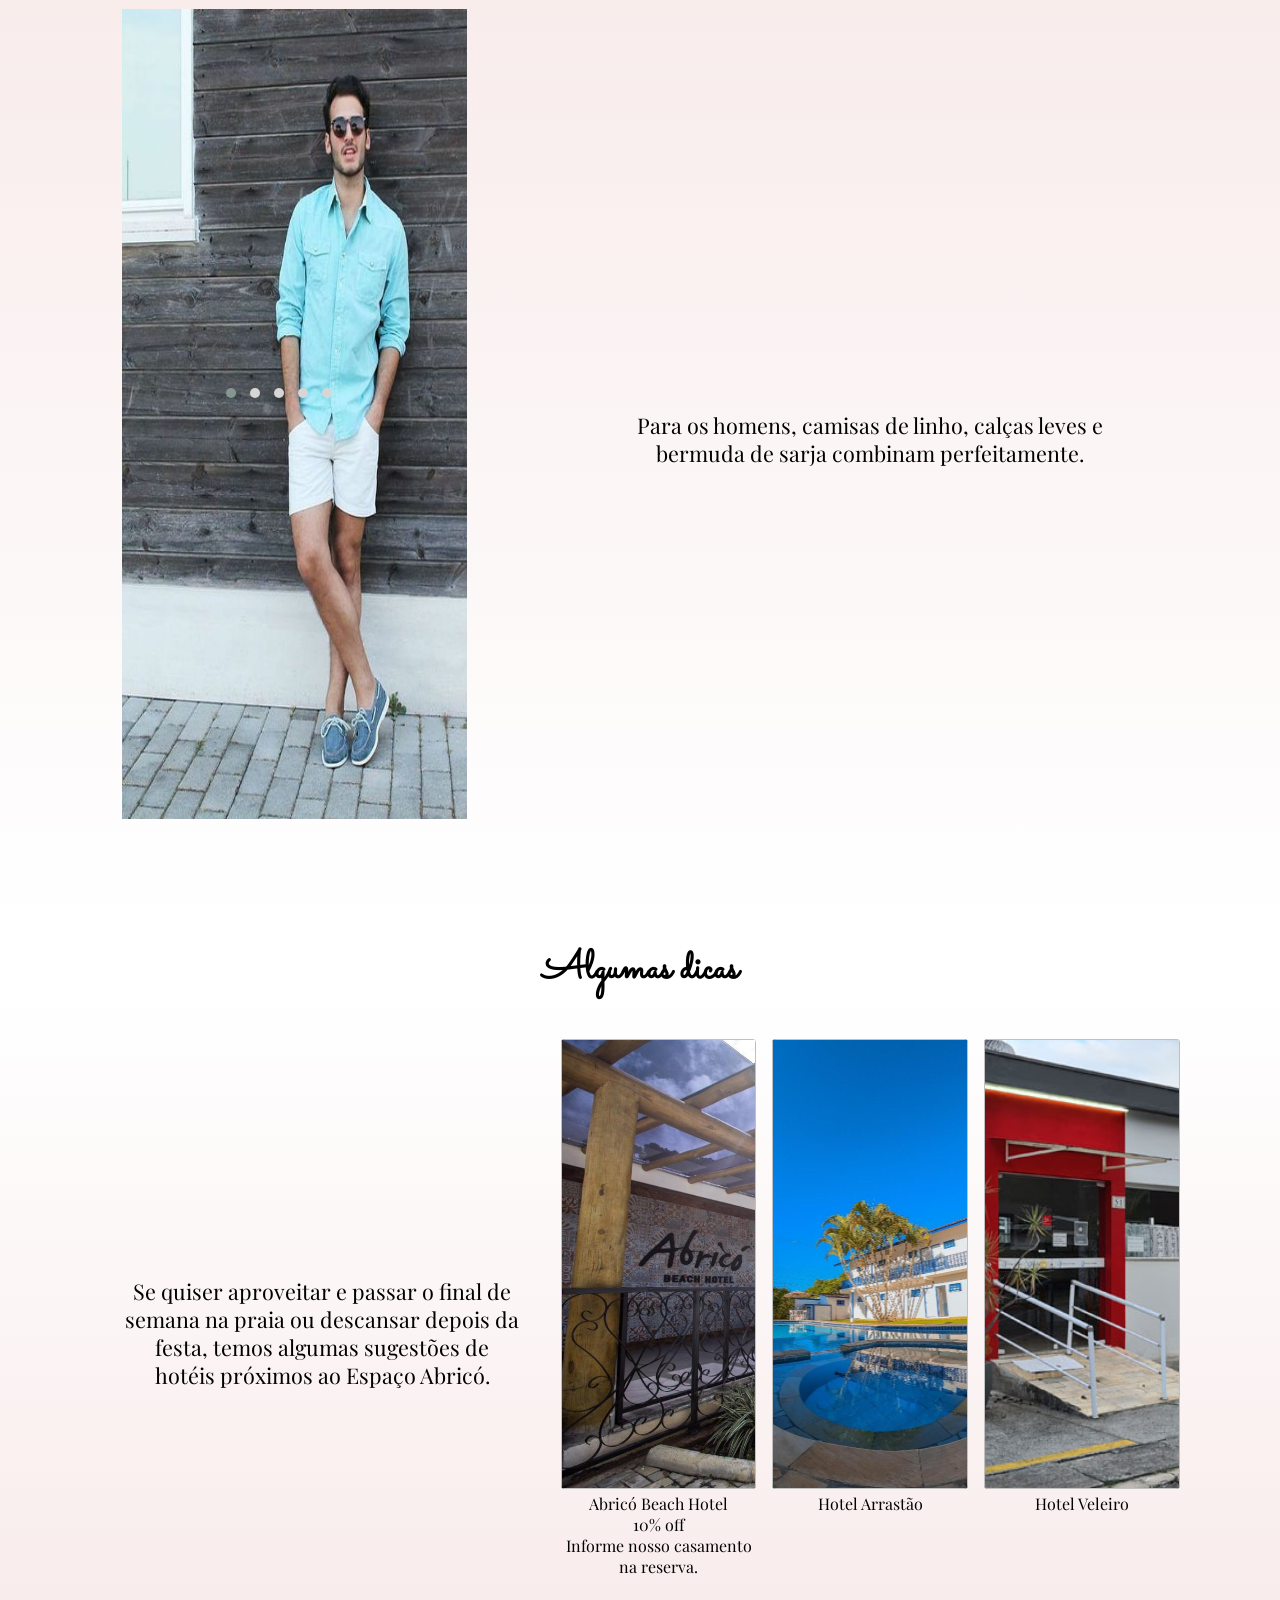
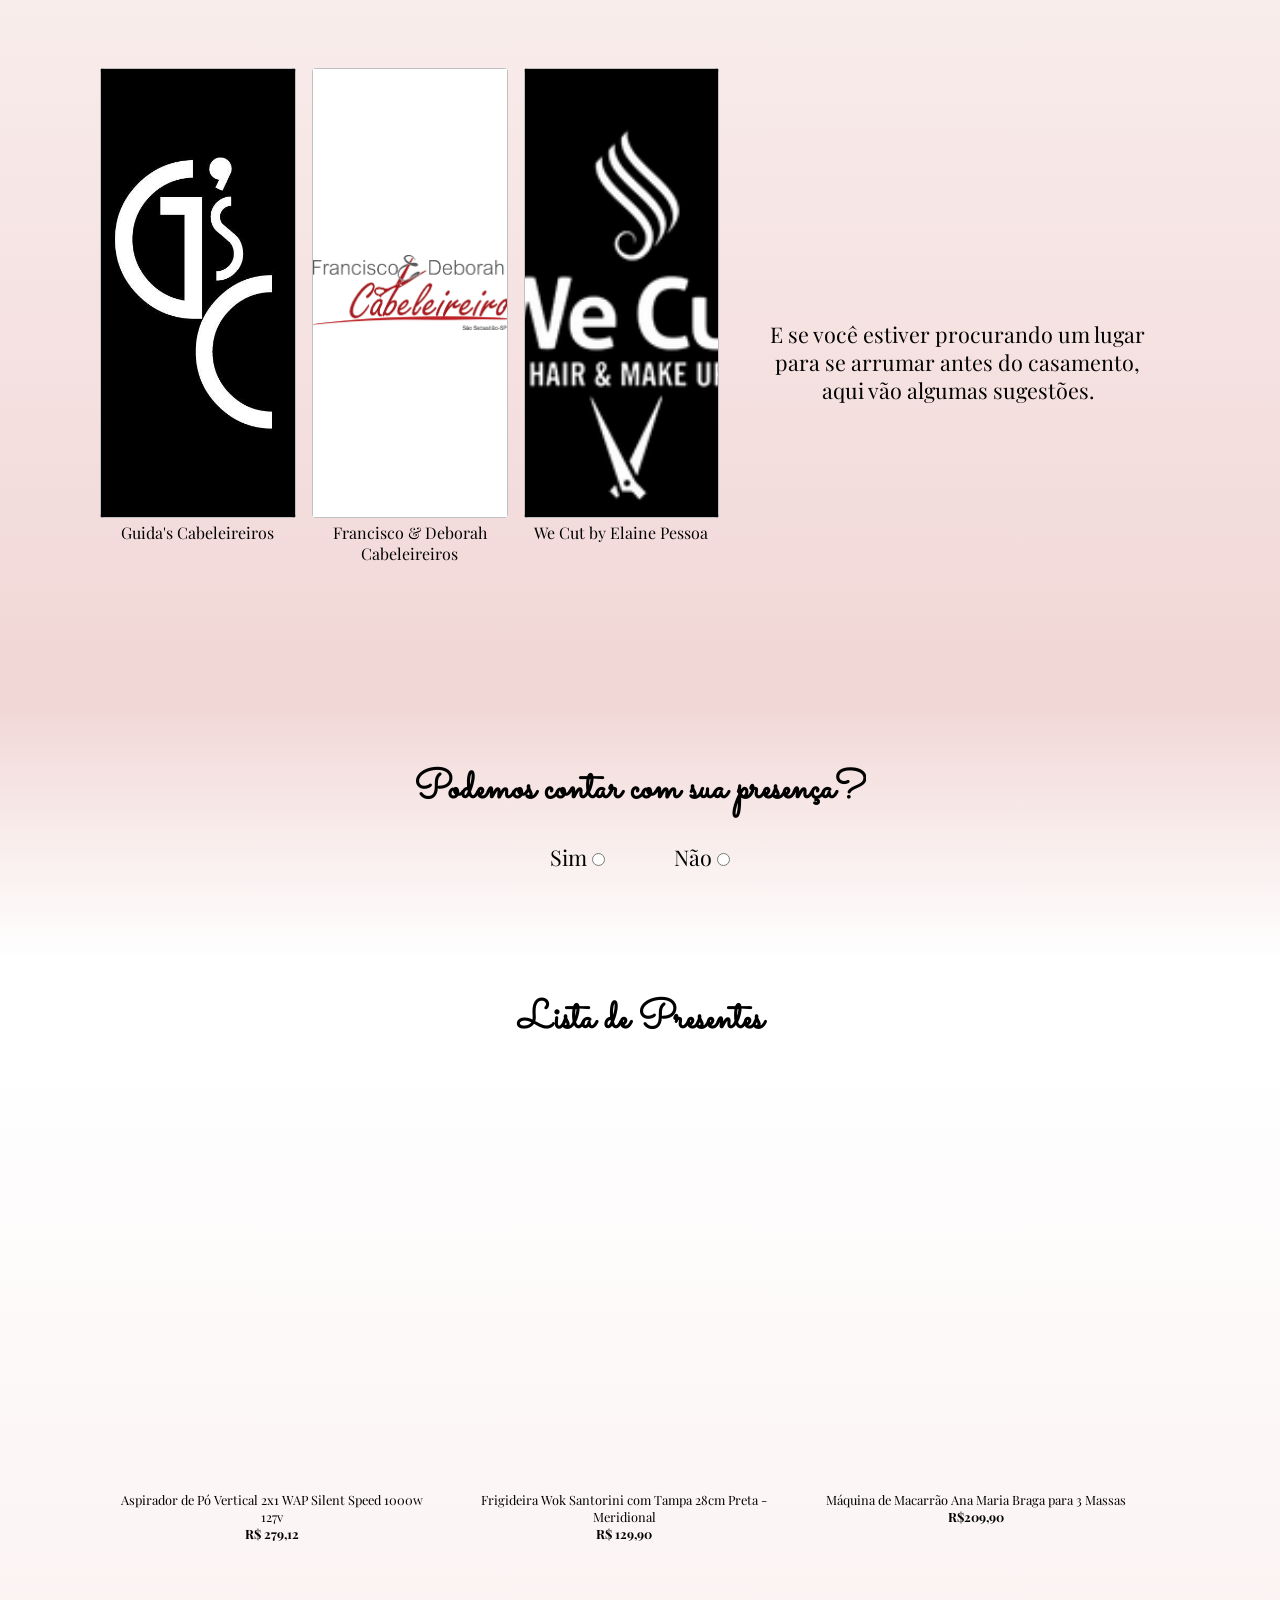
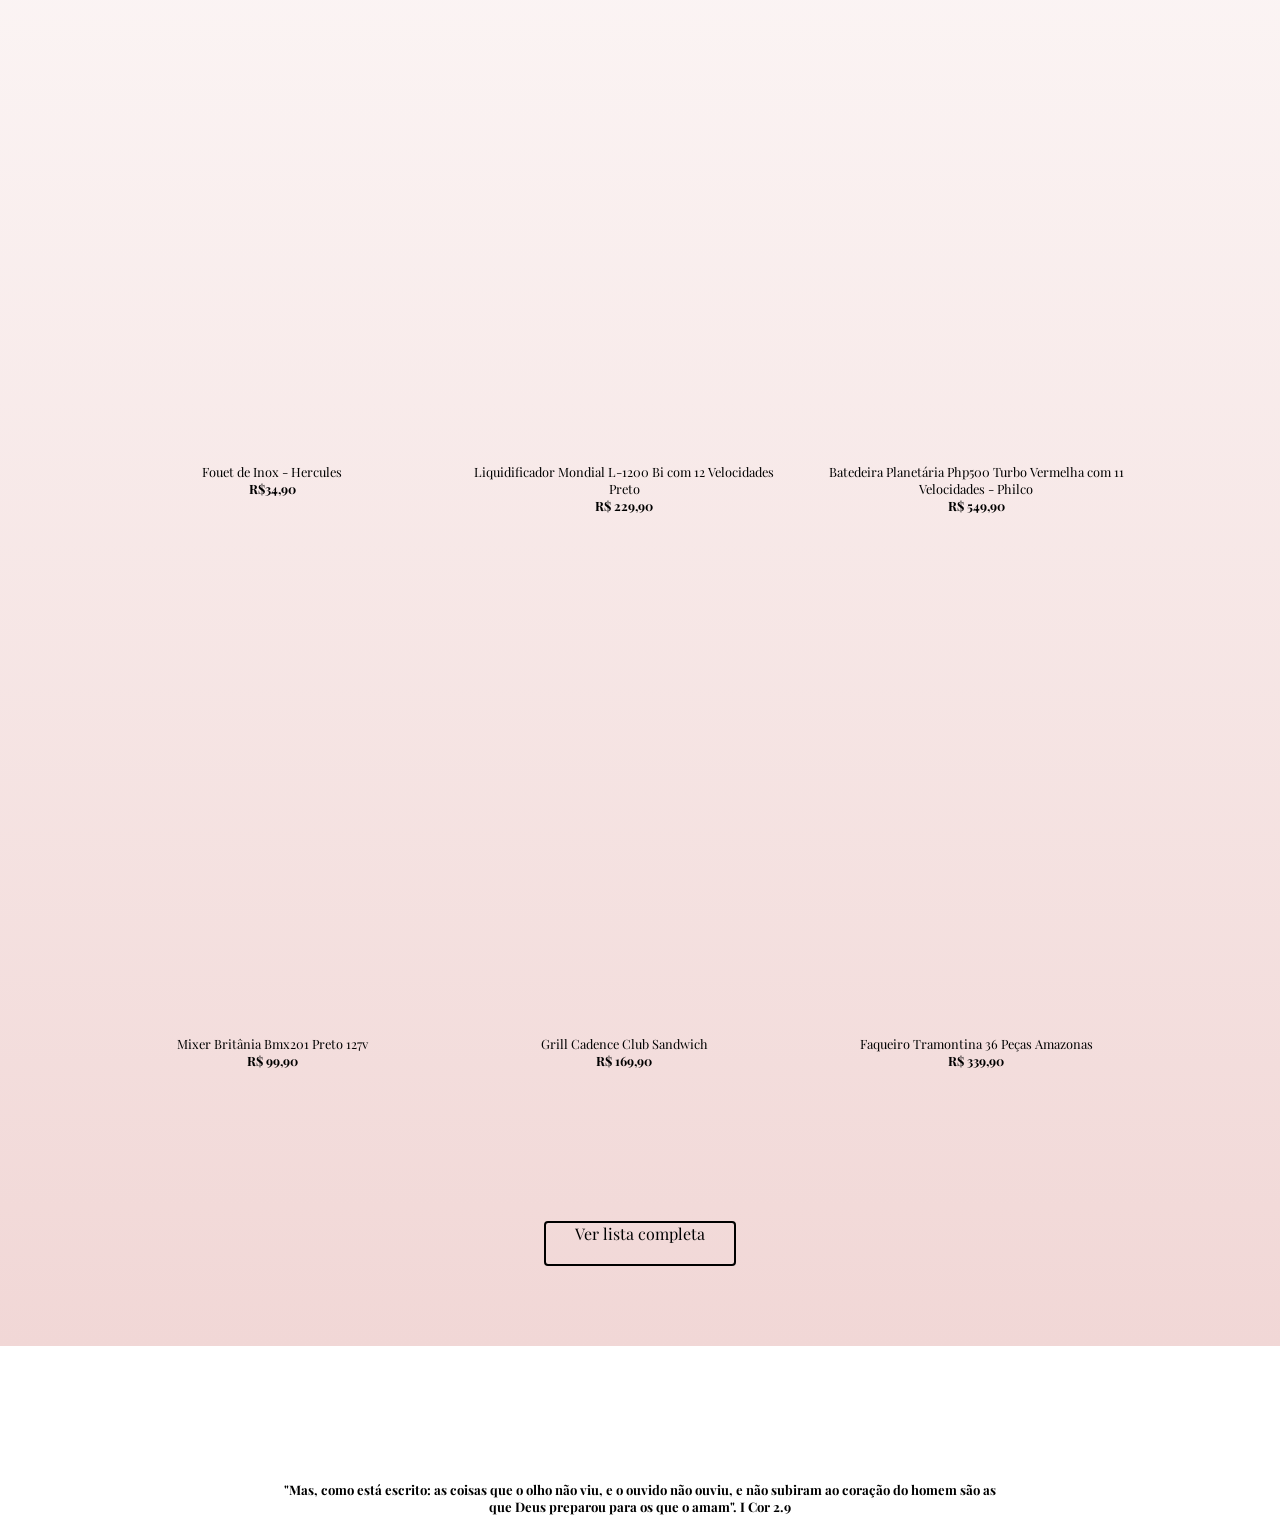
==== commit 0e621b1b: "feito ajustes e adicionado pag lista de presentes" ====
--- a/index.html
+++ b/index.html
@@ -1,241 +1,403 @@
 <!DOCTYPE html>
 <html lang="pt-br">
-<head>
-    <meta charset="UTF-8">
-    <meta http-equiv="X-UA-Compatible" content="IE=edge">
-    <meta name="viewport" content="width=device-width, initial-scale=1.0">
-    <link rel="stylesheet" href="css/owl/owl.carousel.min.css">
-    <link rel="stylesheet" href="css/owl/owl.theme.default.min.css">
-   
-    <link rel="stylesheet" href="css/base.css">
-    <link rel="stylesheet" href="css/info.css">
-    <link rel="stylesheet" href="css/local.css">
-    <link rel="stylesheet" href="css/noivos.css">
-    <link rel="stylesheet" href="css/rsvp.css">
-    <link rel="stylesheet" href="css/dicas.css">
-    <link rel="stylesheet" href="css/listaPresentes.css">
-    <link rel="stylesheet" href="css/dresscode.css">
-    <link rel="stylesheet" href="css/footer.css">
-    <link rel="stylesheet" href="css/mensagemInicial.css">
-    <link rel="stylesheet" href="css/responsivo.css">
+  <head>
+    <meta charset="UTF-8" />
+    <meta http-equiv="X-UA-Compatible" content="IE=edge" />
+    <meta name="viewport" content="width=device-width, initial-scale=1.0" />
+    <link rel="stylesheet" href="css/owl/owl.carousel.min.css" />
+    <link rel="stylesheet" href="css/owl/owl.theme.default.min.css" />
+
+    <link rel="stylesheet" href="css/base.css" />
+    <link rel="stylesheet" href="css/info.css" />
+    <link rel="stylesheet" href="css/local.css" />
+    <link rel="stylesheet" href="css/noivos.css" />
+    <link rel="stylesheet" href="css/rsvp.css" />
+    <link rel="stylesheet" href="css/dicas.css" />
+    <link rel="stylesheet" href="css/listaPresentes.css" />
+    <link rel="stylesheet" href="css/dresscode.css" />
+    <link rel="stylesheet" href="css/footer.css" />
+    <link rel="stylesheet" href="css/mensagemInicial.css" />
+    <link rel="stylesheet" href="css/responsivo.css" />
     <title>Giuliana & Bruno</title>
-</head>
-<body>
+  </head>
+  <body>
     <header>
-        <ul id="regressivo">
-            <li><span id="days"></span>D</li>
-            <li><span id="hours"></span>Hs</li>
-            <li><span id="minutes"></span>Min</li>
-            <li><span id="seconds"></span>Sec</li>
-        </ul>
-        <h1 id="tituloHeader">Giuliana & Bruno</h1>
-        
+      <ul id="regressivo">
+        <li><span id="days"></span>D</li>
+        <li><span id="hours"></span>Hs</li>
+        <li><span id="minutes"></span>Min</li>
+        <li><span id="seconds"></span>Sec</li>
+      </ul>
+      <h1 id="tituloHeader">Giuliana & Bruno</h1>
     </header>
     <main>
-        <section class="noivos" id="sectionNoivos">
-            <div class="cabecalho" id="cabecalhoNoivos">
-                <h2 class="data__cabecalho" id="dataCabecalho">
-                    22/10/2022
-                </h2>
-
-                <h1 id="tituloHeader" class="nome__cabecalho">Giuliana & Bruno</h1>
+      <section class="noivos" id="sectionNoivos">
+        <div class="cabecalho" id="cabecalhoNoivos">
+          <h2 class="data__cabecalho" id="dataCabecalho">22/10/2022</h2>
+
+          <h1 id="tituloHeader" class="nome__cabecalho">Giuliana & Bruno</h1>
+        </div>
+        <div class="nomeNoivos" id="nomeNoivos"><h1>Giuliana & Bruno</h1></div>
+        <p class="header__data">22/10/2022</p>
+        <div class="btnsubir" id="btnSubir">
+          <a href="#regressivo">Subir</a>
+        </div>
+      </section>
+      <section class="mensagem__inicial" id="mensagemInicial">
+        <h2 class="texto__mensagem" id="textoMensagem">
+          Nós vamos casar ♡<br />
+          E queremos muito que você faça parte desse dia com a gente, por isso
+          juntamos nesse site algumas informações importantes sobre o nosso dia,
+          esperamos vocês lá!!
+        </h2>
+      </section>
+      <section class="info" id="sectionInfo">
+        <div class="local__infomacao">
+          <div id="carroselInfo" class="carroselInfo"></div>
+
+          <div id="cerimonia" class="cerimonia">
+            <h1 class="title component__title">Cerimônia</h1>
+            <p>Sábado</p>
+            <p>22 de Outubro de 2022</p>
+            <p>15h30</p>
+          </div>
+        </div>
+
+        <div class="mapa__informacao">
+          <div class="mapa">
+            <iframe
+              id="iframe"
+              src="https://www.google.com/maps/embed?pb=!1m18!1m12!1m3!1d3651.3689136181724!2d-45.40582568501809!3d-23.76987398457973!2m3!1f0!2f0!3f0!3m2!1i1024!2i768!4f13.1!3m3!1m2!1s0x94d29b99ed6db291%3A0xcf7d42563c773ba3!2sEspa%C3%A7o%20Abric%C3%B3%20Eventos!5e0!3m2!1spt-BR!2sbr!4v1636933007830!5m2!1spt-BR!2sbr"
+              width="600"
+              height="450"
+              style="border: 0"
+              allowfullscreen=""
+              loading="lazy"
+            ></iframe>
+          </div>
+
+          <div id="local" class="local component__title">
+            <h1 class="title">Local</h1>
+            <p>Espaço Abricó Eventos</p>
+            <p>Rod. Dr. Manoel Hipólito do Rêgo, 2354</p>
+            <p>Praia do Arrastão, São Sebastião - SP</p>
+          </div>
+        </div>
+      </section>
+      <section class="dresscode" id="sectionDresscode">
+        <div class="infoDresscode">
+          <h1 class="title component__title">Dress Code</h1>
+          <p class="dresscode__subtitle">
+            Nosso dress code é Esporte Chic, então pode deixar de lado o terno e
+            o traje de gala.<br />
+            Ah, nossa cerimônia será pé na areia, por isso use sapatos
+            confortáveis, chinelos estão liberados.
+          </p>
+          <div id="feminino" class="femenino">
+            <p id="pFemenino" class="">
+              Para as mulheres, vestidos e roupas leves são uma ótima opção.
+            </p>
+            <div id="dressF" class="dressCode dressF">
+              <div class="owl-carousel owl-theme">
+                <div class="item">
+                  <img
+                    src="img/referenciaF4.jpeg"
+                    alt=""
+                    class="exemploDresCode"
+                  />
+                </div>
+                <div class="item">
+                  <img
+                    src="img/referenciaF1.jpeg"
+                    alt=""
+                    class="exemploDresCode"
+                  />
+                </div>
+                <div class="item">
+                  <img
+                    src="img/referenciaF3.jpeg"
+                    alt=""
+                    class="exemploDresCode"
+                  />
+                </div>
+                <div class="item">
+                  <img
+                    src="img/referenciaF2.jpeg"
+                    alt=""
+                    class="exemploDresCode"
+                  />
+                </div>
+                <div class="item">
+                  <img
+                    src="img/referenciaF5.jpeg"
+                    alt=""
+                    class="exemploDresCode"
+                  />
+                </div>
+              </div>
             </div>
-            <div class="nomeNoivos" id="nomeNoivos"><h1>Giuliana & Bruno</h1></div>
-            <p class="header__data">22/10/2022</p>
-            <div class="btnsubir" id="btnSubir">
-                <a href="#regressivo">Subir</a>
+          </div>
+          <div id="masculino" class="masculino">
+            <p id="pMasculino">
+              Para os homens, camisas de linho, calças leves e bermuda de sarja
+              combinam perfeitamente.
+            </p>
+            <div id="dressM" class="dressCode dressM">
+              <div class="owl-carousel owl-theme">
+                <div class="item">
+                  <img
+                    src="img/referenciaM1.jpeg"
+                    alt=""
+                    class="exemploDresCode"
+                  />
+                </div>
+                <div class="item">
+                  <img
+                    src="img/referenciaM2.jpeg"
+                    alt=""
+                    class="exemploDresCode"
+                  />
+                </div>
+                <div class="item">
+                  <img
+                    src="img/referenciaM3.jpg"
+                    alt=""
+                    class="exemploDresCode"
+                  />
+                </div>
+                <div class="item">
+                  <img
+                    src="img/referenciaM4.jpeg"
+                    alt=""
+                    class="exemploDresCode"
+                  />
+                </div>
+                <div class="item">
+                  <img
+                    src="img/referenciaM5.jpeg"
+                    alt=""
+                    class="exemploDresCode"
+                  />
+                </div>
+              </div>
             </div>
-        </section>
-        <section class="mensagem__inicial" id="mensagemInicial">
-            <h2 class="texto__mensagem" id="textoMensagem">
-                Nós vamos casar ♡<br>
-                E queremos muito que você faça parte desse dia com a gente, por isso juntamos nesse site algumas informações importantes sobre o nosso dia, esperamos vocês lá!!
-            </h2>
-        </section>
-        <section class="info" id="sectionInfo">
-            <div class="local__infomacao">
-                <div id="carroselInfo" class="carroselInfo">
-
-                </div>
-
-                <div id="cerimonia" class="cerimonia">
-                    <h1 class="title component__title">Cerimônia</h1>
-                    <p>Sábado</p>
-                    <p>22 de Outubro de 2022</p>
-                    <p>15h30</p>
-                </div>
-                
-            </div>
-
-            <div class="mapa__informacao">
-                <div class="mapa">
-                    <iframe id="iframe" src="https://www.google.com/maps/embed?pb=!1m18!1m12!1m3!1d3651.3689136181724!2d-45.40582568501809!3d-23.76987398457973!2m3!1f0!2f0!3f0!3m2!1i1024!2i768!4f13.1!3m3!1m2!1s0x94d29b99ed6db291%3A0xcf7d42563c773ba3!2sEspa%C3%A7o%20Abric%C3%B3%20Eventos!5e0!3m2!1spt-BR!2sbr!4v1636933007830!5m2!1spt-BR!2sbr" width="600" height="450" style="border:0;" allowfullscreen="" loading="lazy"></iframe>
-                </div>
-          
-                <div id="local" class="local component__title">
-                    <h1 class="title">Local</h1>
-                    <p>Espaço Abricó Eventos</p>
-                    <p>Rod. Dr. Manoel Hipólito do Rêgo, 2354</p>
-                    <p>Praia do Arrastão, São Sebastião - SP</p>
-                </div>
-            </div>
-        </section>
-        <section class="dresscode" id="sectionDresscode">
-            <div class="infoDresscode">
-                <h1 class="title component__title">Dress Code</h1>
-                <p class="dresscode__subtitle">
-                    Nosso dress code é Esporte Chic, então pode deixar de lado o terno e o traje de gala.<br>
-                    Ah, nossa cerimônia será pé na areia, por isso use sapatos confortáveis, chinelos estão liberados.
-                </p>
-                <div id="feminino" class="femenino">
-                
-                    <p id="pFemenino" class="">Para as mulheres, vestidos e roupas leves são uma ótima opção.    </p>
-                    <div id="dressF" class="dressCode dressF">
-                        <div class="owl-carousel owl-theme">
-                            <div class="item">
-                                <img src="img/referenciaF4.jpeg" alt="" class="exemploDresCode">
-                            </div>
-                            <div class="item">
-                                <img src="img/referenciaF1.jpeg" alt="" class="exemploDresCode">
-                            </div>
-                            <div class="item">
-                                <img src="img/referenciaF3.jpeg" alt="" class="exemploDresCode">
-                            </div>
-                            <div class="item">
-                                <img src="img/referenciaF2.jpeg" alt="" class="exemploDresCode">
-                            </div>
-                            <div class="item">
-                                <img src="img/referenciaF5.jpeg" alt="" class="exemploDresCode">
-                            </div>
-                        </div>
-                    </div>
-                </div>
-                <div id="masculino" class="masculino">
-                    
-                    <p id="pMasculino">Para os homens, camisas de linho, calças leves e bermuda de sarja combinam perfeitamente.  </p>
-                    <div id="dressM" class="dressCode dressM">
-                        <div class="owl-carousel owl-theme">
-
-                            <div class="item">
-                                <img src="img/referenciaM1.jpeg" alt="" class="exemploDresCode">
-                            </div>
-                            <div class="item">
-                                <img src="img/referenciaM2.jpeg" alt="" class="exemploDresCode">
-                            </div>
-                            <div class="item">
-                                <img src="img/referenciaM3.jpg" alt="" class="exemploDresCode">
-                            </div>
-                            <div class="item">
-                                <img src="img/referenciaM4.jpeg" alt="" class="exemploDresCode">
-                            </div> 
-                            <div class="item">
-                                <img src="img/referenciaM5.jpeg" alt="" class="exemploDresCode">
-                            </div> 
-                        </div>
-                    </div>
-                </div>
-           
-            </div>
-        </section>
-        <section class="dicas" id="sectionDicas">
-            <h1 class="dicas_titulo title component__title">
-                Algumas dicas
-            </h1>
-                    <div class="container c1">
-                        <p id="dicasP1" class="dicas_P dicasP1">Se quiser aproveitar e passar o final de semana na praia ou descansar depois da festa, temos algumas sugestões de hotéis próximos ao Espaço Abricó.</p>
-
-                        <div class="indicacao in1" id="in1">
-                            <a href="https://www.instagram.com/abrico_beach_hotel/" target="_blank">
-                                <img class="indi1">
-                                <p>Abricó Beach Hotel<br>10% off<br>Informe nosso casamento na reserva.</p>
-                            </a>
-                        </div>
-                        <div class="indicacao in2" id="in2">
-                            <a href="https://www.hotelarrastao.tur.br/" target="_blank">
-                                <img class="indi2">
-                                <p>Hotel Arrastão</p>
-                            </a>
-                        </div>
-                        <div class="indicacao in3" id="in3">
-                            <a href="https://hotelveleiro.com/" target="_blank">
-                                <img class="indi3">
-                                <p>Hotel Veleiro</p>
-                            </a>
-                        </div>
-                    </div>
-                    <div class="container c2">
-                        <p id="dicasP2" class="dicas_P dicasP2">E se você estiver procurando um lugar para se arrumar antes do casamento, aqui vão algumas sugestões.</p>
-
-                        <div class="indicacao in5" id="in6">
-                            <a href="https://www.wecutilhabela.com.br/" target="_blank">
-                                <img class="indi5">
-                                <p>We Cut by Elaine Pessoa</p>
-                            </a>
-                        </div>
-
-                        <div class="indicacao in6" id="in5">
-                            <a href="https://www.facebook.com/Francisco-Deborah-Cabeleireiros-1360861070591210/" target="_blank">
-                                <img class="indi6">
-                                <p>Francisco & Deborah Cabeleireiros</p>
-                            </a>
-                        </div>
-
-                        <div class="indicacao in4" id="in4">
-                            <a href="https://www.facebook.com/Guidas-Cabeleireiros-157989481003439/" target="_blank">
-                                <img class="indi4">
-                                <p>Guida's Cabeleireiros</p>
-                            </a>
-                        </div>
-                       
-                        
-                    </div>
-               
-
-        </section>
-
-        
-        <section class="rsvp" id="sectionRsvp">
-            <h1 class="titleRsvp title component__title">Podemos contar com sua presença?</h1>
-            
-            <div class="input__radio" id="inputRadio">
-                <form >
-                    <label for="radioSim" id="labelSim" class="radio__label radio__label-sim" >Sim
-                        <input type="radio" name="confirmacao" id="radioSim" class="radio__sim" value="Sim">
-                    </label>
-                    <label for="radioNao" id="labelNao" class="radio__label radio__label-nao" >Não
-                        <input type="radio" name="confirmacao" id="radioNao" class="radio__nao" value="Não">
-                    </label>
-                </form>
-            </div>
-
-            <form  class="rsvp__nao" id="formRsvpNao" action="https://formsubmit.co/giuebruno@outlook.com" method="POST">
-                
-                <label for="nome" id="labelNomeNao" class="control-label" >Qual o seu nome?</label>
-                <input type="text" name="nome" id="nomeNao" class="control-input nome__rsvp-nao" placeholder="Digite seu nome" required>
-                <input type="hidden" class="control-input" name="_next" value="https://giuebruno.com.br/thanks.html">
-                <input type="hidden" class="control-input" name="_captcha" value="false">
-                <input type="submit" value="Enviar" class=" control-input btn" id="btnFormNao">
-                
-            </form>
-
-            <form  class="formRsvp" id="formRsvp" action="https://formsubmit.co/giuebruno@outlook.com" method="POST">
-                
-                <label class="control-label" for="nome" id="nomeForm">Qual o seu nome?</label>
-                <input type="text" name="nome" class="control-input" id="nome" placeholder="Digite seu nome" required>
-                <label for="tel" class="control-label" id="telForm">WhatsApp?</label>
-                <input type="tel" name="tel" class="control-input" id="tel" placeholder="(00) 00000-0000" maxlength="11" required >
-                
-                <label for="email" class="control-label" id="emailForm">E-mail?</label>
-                <input type="email" name="email" class="control-input" id="email" placeholder="Digite seu e-mail" required>
-                <label for="date" class="control-label" id="dateForm">Vai chegar quando na praia?</label>
-                <input type="date" name="date" class="control-input date" id="date" required>
-                <input type="hidden" class="control-input" name="_next" value="http://giuebruno.com.br/thanks.html">
-                <input type="hidden" class="control-input" name="_captcha" value="false">
-                <input type="submit" class="control-input btn"value="Enviar"  id="btnForm">
-                
-            </form>
-        </section>
-   <!--     <section class="listaPresente title  component__title" id="sectionListaPresente">
+          </div>
+        </div>
+      </section>
+      <section class="dicas" id="sectionDicas">
+        <h1 class="dicas_titulo title component__title">Algumas dicas</h1>
+        <div class="container c1">
+          <p id="dicasP1" class="dicas_P dicasP1">
+            Se quiser aproveitar e passar o final de semana na praia ou
+            descansar depois da festa, temos algumas sugestões de hotéis
+            próximos ao Espaço Abricó.
+          </p>
+
+          <div class="indicacao in1" id="in1">
+            <a
+              href="https://www.instagram.com/abrico_beach_hotel/"
+              target="_blank"
+            >
+              <img class="indi1" />
+              <p>
+                Abricó Beach Hotel<br />10% off<br />Informe nosso casamento na
+                reserva.
+              </p>
+            </a>
+          </div>
+          <div class="indicacao in2" id="in2">
+            <a href="https://www.hotelarrastao.tur.br/" target="_blank">
+              <img class="indi2" />
+              <p>Hotel Arrastão</p>
+            </a>
+          </div>
+          <div class="indicacao in3" id="in3">
+            <a href="https://hotelveleiro.com/" target="_blank">
+              <img class="indi3" />
+              <p>Hotel Veleiro</p>
+            </a>
+          </div>
+        </div>
+        <div class="container c2">
+          <p id="dicasP2" class="dicas_P dicasP2">
+            E se você estiver procurando um lugar para se arrumar antes do
+            casamento, aqui vão algumas sugestões.
+          </p>
+
+          <div class="indicacao in5" id="in6">
+            <a href="https://www.wecutilhabela.com.br/" target="_blank">
+              <img class="indi5" />
+              <p>We Cut by Elaine Pessoa</p>
+            </a>
+          </div>
+
+          <div class="indicacao in6" id="in5">
+            <a
+              href="https://www.facebook.com/Francisco-Deborah-Cabeleireiros-1360861070591210/"
+              target="_blank"
+            >
+              <img class="indi6" />
+              <p>Francisco & Deborah Cabeleireiros</p>
+            </a>
+          </div>
+
+          <div class="indicacao in4" id="in4">
+            <a
+              href="https://www.facebook.com/Guidas-Cabeleireiros-157989481003439/"
+              target="_blank"
+            >
+              <img class="indi4" />
+              <p>Guida's Cabeleireiros</p>
+            </a>
+          </div>
+        </div>
+      </section>
+
+      <section class="rsvp" id="sectionRsvp">
+        <h1 class="titleRsvp title component__title">
+          Podemos contar com sua presença?
+        </h1>
+
+        <div class="input__radio" id="inputRadio">
+          <form>
+            <label
+              for="radioSim"
+              id="labelSim"
+              class="radio__label radio__label-sim"
+              >Sim
+              <input
+                type="radio"
+                name="confirmacao"
+                id="radioSim"
+                class="radio__sim"
+                value="Sim"
+                onclick="showFormYes()"
+              />
+            </label>
+            <label
+              for="radioNao"
+              id="labelNao"
+              class="radio__label radio__label-nao"
+              >Não
+              <input
+                type="radio"
+                name="confirmacao"
+                id="radioNao"
+                class="radio__nao"
+                value="Não"
+                onclick="showFormNo()"
+              />
+            </label>
+          </form>
+        </div>
+
+        <form
+          class="rsvp__nao"
+          id="formRsvpNao"
+          action="https://formsubmit.co/giuebruno@outlook.com"
+          method="POST"
+        >
+          <label for="nome" id="labelNomeNao" class="control-label"
+            >Qual o seu nome?</label
+          >
+          <input
+            type="text"
+            name="nome"
+            id="nomeNao"
+            class="control-input nome__rsvp-nao"
+            placeholder="Digite seu nome"
+            required
+          />
+          <input
+            type="hidden"
+            class="control-input"
+            name="_next"
+            value="http://giuebruno.com.br/thanks.html"
+          />
+          <input
+            type="hidden"
+            class="control-input"
+            name="_captcha"
+            value="false"
+          />
+          <input
+            type="submit"
+            value="Enviar"
+            class="control-input btn"
+            id="btnFormNao"
+          />
+        </form>
+
+        <form
+          class="formRsvp"
+          id="formRsvp"
+          action="https://formsubmit.co/giuebruno@outlook.com"
+          method="POST"
+        >
+          <label class="control-label" for="nome" id="nomeForm"
+            >Qual o seu nome?</label
+          >
+          <input
+            type="text"
+            name="nome"
+            class="control-input"
+            id="nome"
+            placeholder="Digite seu nome"
+            required
+          />
+          <label for="tel" class="control-label" id="telForm">WhatsApp?</label>
+          <input
+            type="tel"
+            name="tel"
+            class="control-input"
+            id="tel"
+            placeholder="(00) 00000-0000"
+            maxlength="11"
+            required
+          />
+
+          <label for="email" class="control-label" id="emailForm"
+            >E-mail?</label
+          >
+          <input
+            type="email"
+            name="email"
+            class="control-input"
+            id="email"
+            placeholder="Digite seu e-mail"
+            required
+          />
+          <label for="date" class="control-label" id="dateForm"
+            >Vai chegar quando na praia?</label
+          >
+          <input
+            type="date"
+            name="date"
+            class="control-input date"
+            id="date"
+            required
+          />
+          <input
+            type="hidden"
+            class="control-input"
+            name="_next"
+            value="http://giuebruno.com.br/thanks.html"
+          />
+          <input
+            type="hidden"
+            class="control-input"
+            name="_captcha"
+            value="false"
+          />
+          <input
+            type="submit"
+            class="control-input btn"
+            value="Enviar"
+            id="btnForm"
+          />
+        </form>
+      </section>
+      <section class="listaPresente title  component__title" id="sectionListaPresente"> 
 
             <h1 class="lista title">Lista de Presentes</h1>
 
@@ -244,7 +406,7 @@
                     <div class="imgPresente img1"></div>
                     <div class="valorPresente">
                         <a href="https://www.precolandia.com.br/jogo-panelas-antiaderentes-5-pe%C3%A7as-santorini-ana-maria-braga/p-603260" class="linkLista" target="_blank">
-                            <p>Jogo de Panelas Antiaderentes 5 Peças Santorini - Ana Maria Braga <br><strong>R$ 299,00</strong></p>
+                            <p>Aspirador de Pó Vertical 2x1 WAP Silent Speed 1000w 127v <br><strong>R$ 279,12</strong></p>
                         </a>
                     </div>
                 </div>
@@ -322,21 +484,23 @@
                 </div>
 
                 <div >
-                    <a href="*" target="_blank"> <p class="btnPresente" id="btnPresente"> Ver lista completa</p></a>
+                    <a href="https://listas.pontofrio.com.br/giuebruno" target="_blank"> <p class="btnPresente" id="btnPresente"> Ver lista completa</p></a>
                 </div>
 
             </div>
-        </section> -->
+        </section> 
     </main>
     <footer>
-        <h3 class="h3__footer">
-            "Mas, como está escrito: as coisas que o olho não viu, e o ouvido não ouviu, e não subiram ao coração do homem são as que Deus preparou para os que o amam". I Cor 2.9
-        </h3>
- 
+      <h3 class="h3__footer">
+        "Mas, como está escrito: as coisas que o olho não viu, e o ouvido não
+        ouviu, e não subiram ao coração do homem são as que Deus preparou para
+        os que o amam". I Cor 2.9
+      </h3>
     </footer>
+
+    <script src="js/FormRsvp.js"></script>
     <script src="js/owl/jquery.min.js"></script>
     <script src="js/owl/owl.carousel.min.js"></script>
     <script type="module" src="js/main.js"></script>
-
-</body>
-</html>+  </body>
+</html>
--- a/css/rsvp.css
+++ b/css/rsvp.css
@@ -3,7 +3,6 @@
     justify-content: center;
     align-items: center;
     flex-direction: column;
-
     min-height:30vh;
     width: 100vw;
     
@@ -19,14 +18,13 @@
     display: none;
     flex-direction: column;
     justify-content: center;
-    align-items: center;
-    
+    align-items: center;    
 }
 
 .control-label {
     margin: 0 0 1rem 0;
     font-size: 1.35rem;
-    opacity: 1;
+    opacity: 0;
     overflow: hidden;
     height: auto;
 }
@@ -36,7 +34,7 @@
     text-align: center;
     height: 3rem;
     border-radius: 5px;
-    opacity: 1;
+    opacity: 0;
     font-size: 1.1rem
 }
 
@@ -47,6 +45,8 @@
 
 #date {
     width:15vw;
+    
+
 }
 
 .btn {
--- a/css/listaPresentes.css
+++ b/css/listaPresentes.css
@@ -29,6 +29,7 @@
     text-align: center;
     cursor: pointer;
     transform:scale(0.01);
+    font-size:.8rem;
 }
 
 .imgPresente:hover, .btnPresente:hover{
@@ -85,5 +86,6 @@
     text-align: center;
     color: black;
     opacity: 0;
+    font-size: 1rem;
 }
 
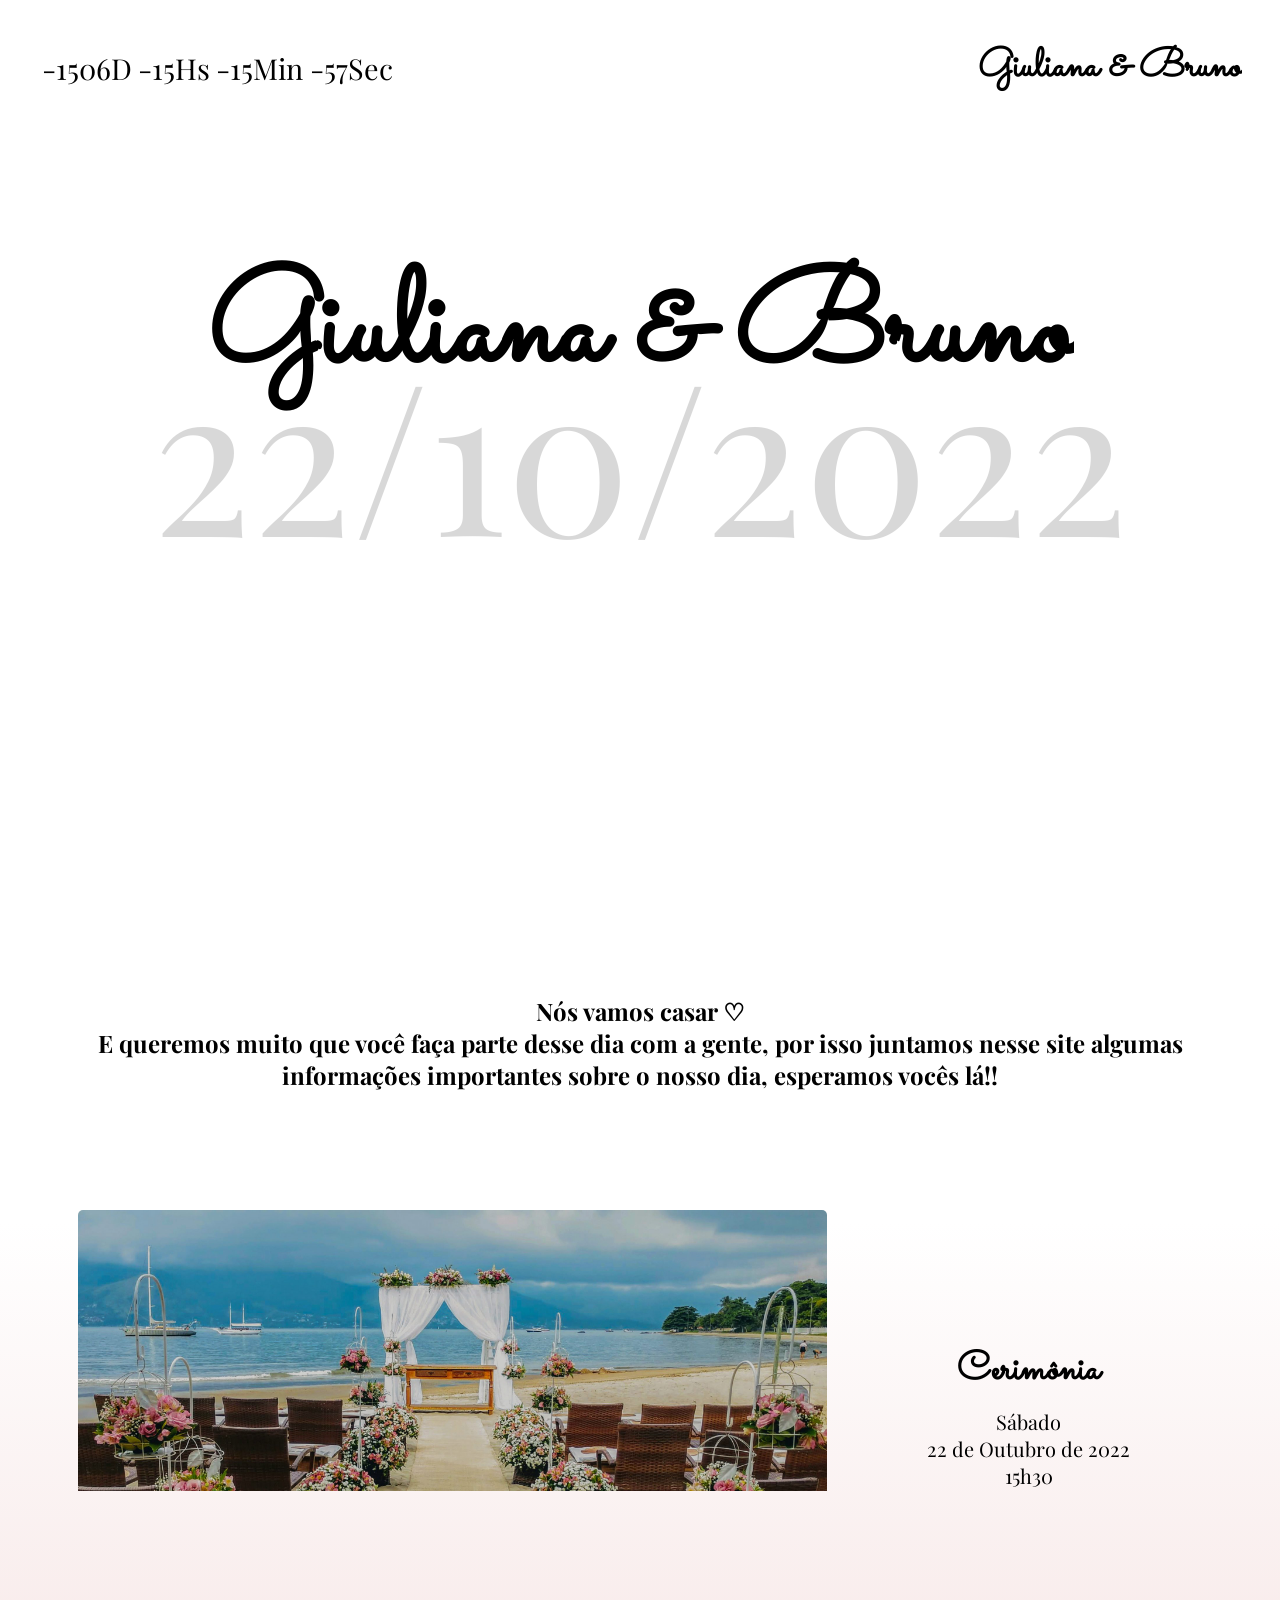
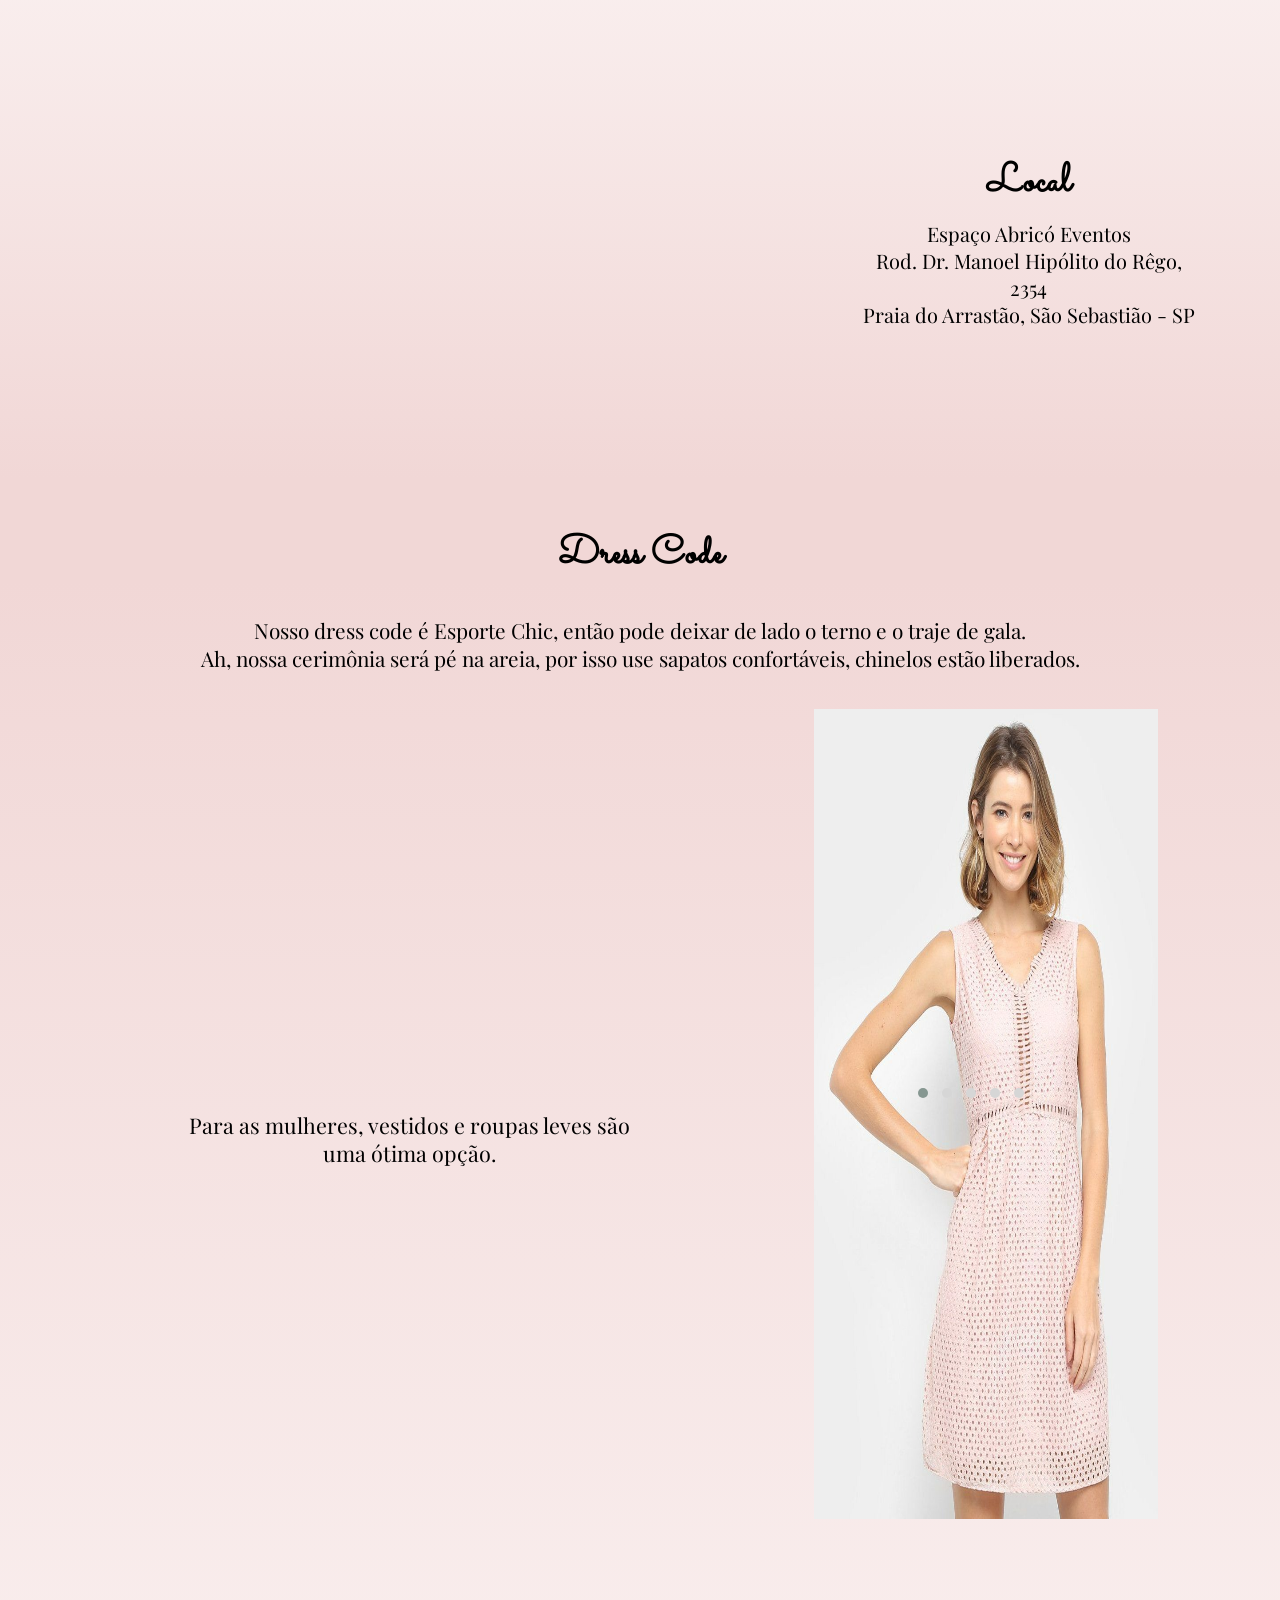
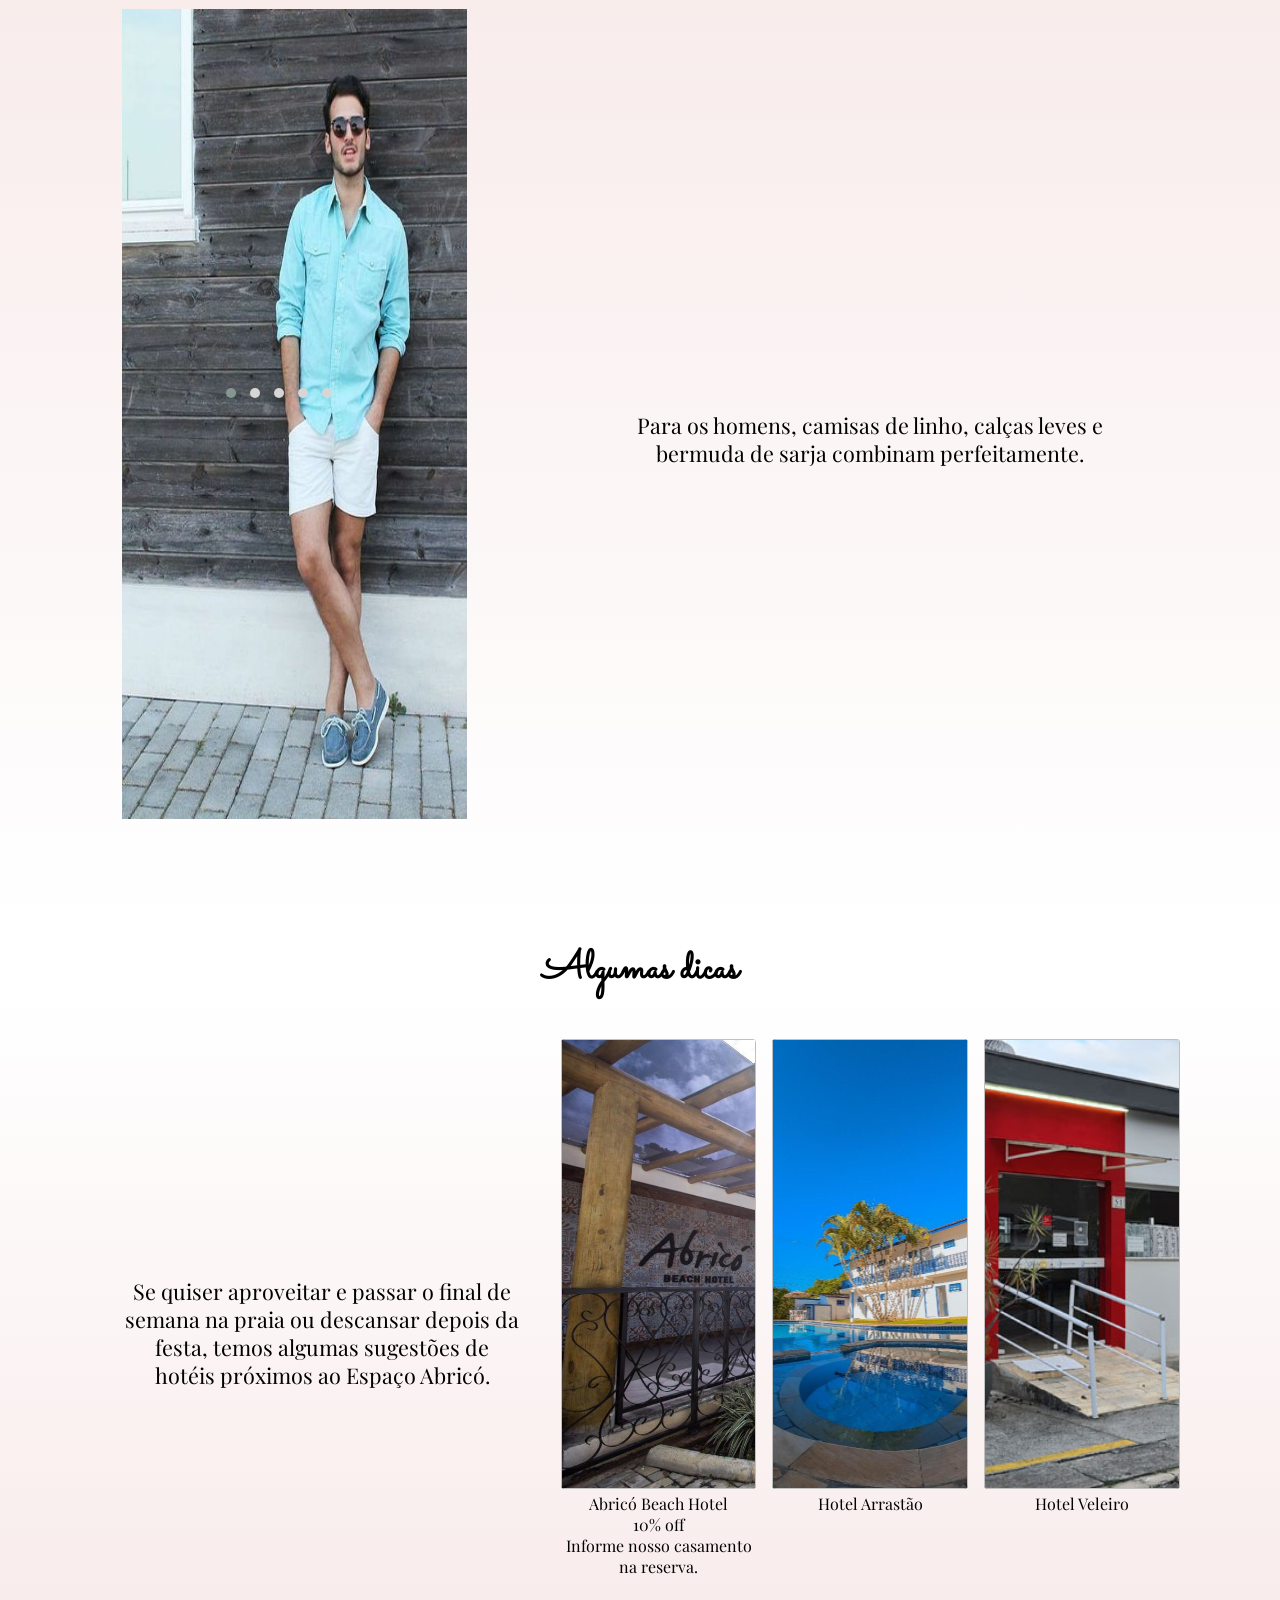
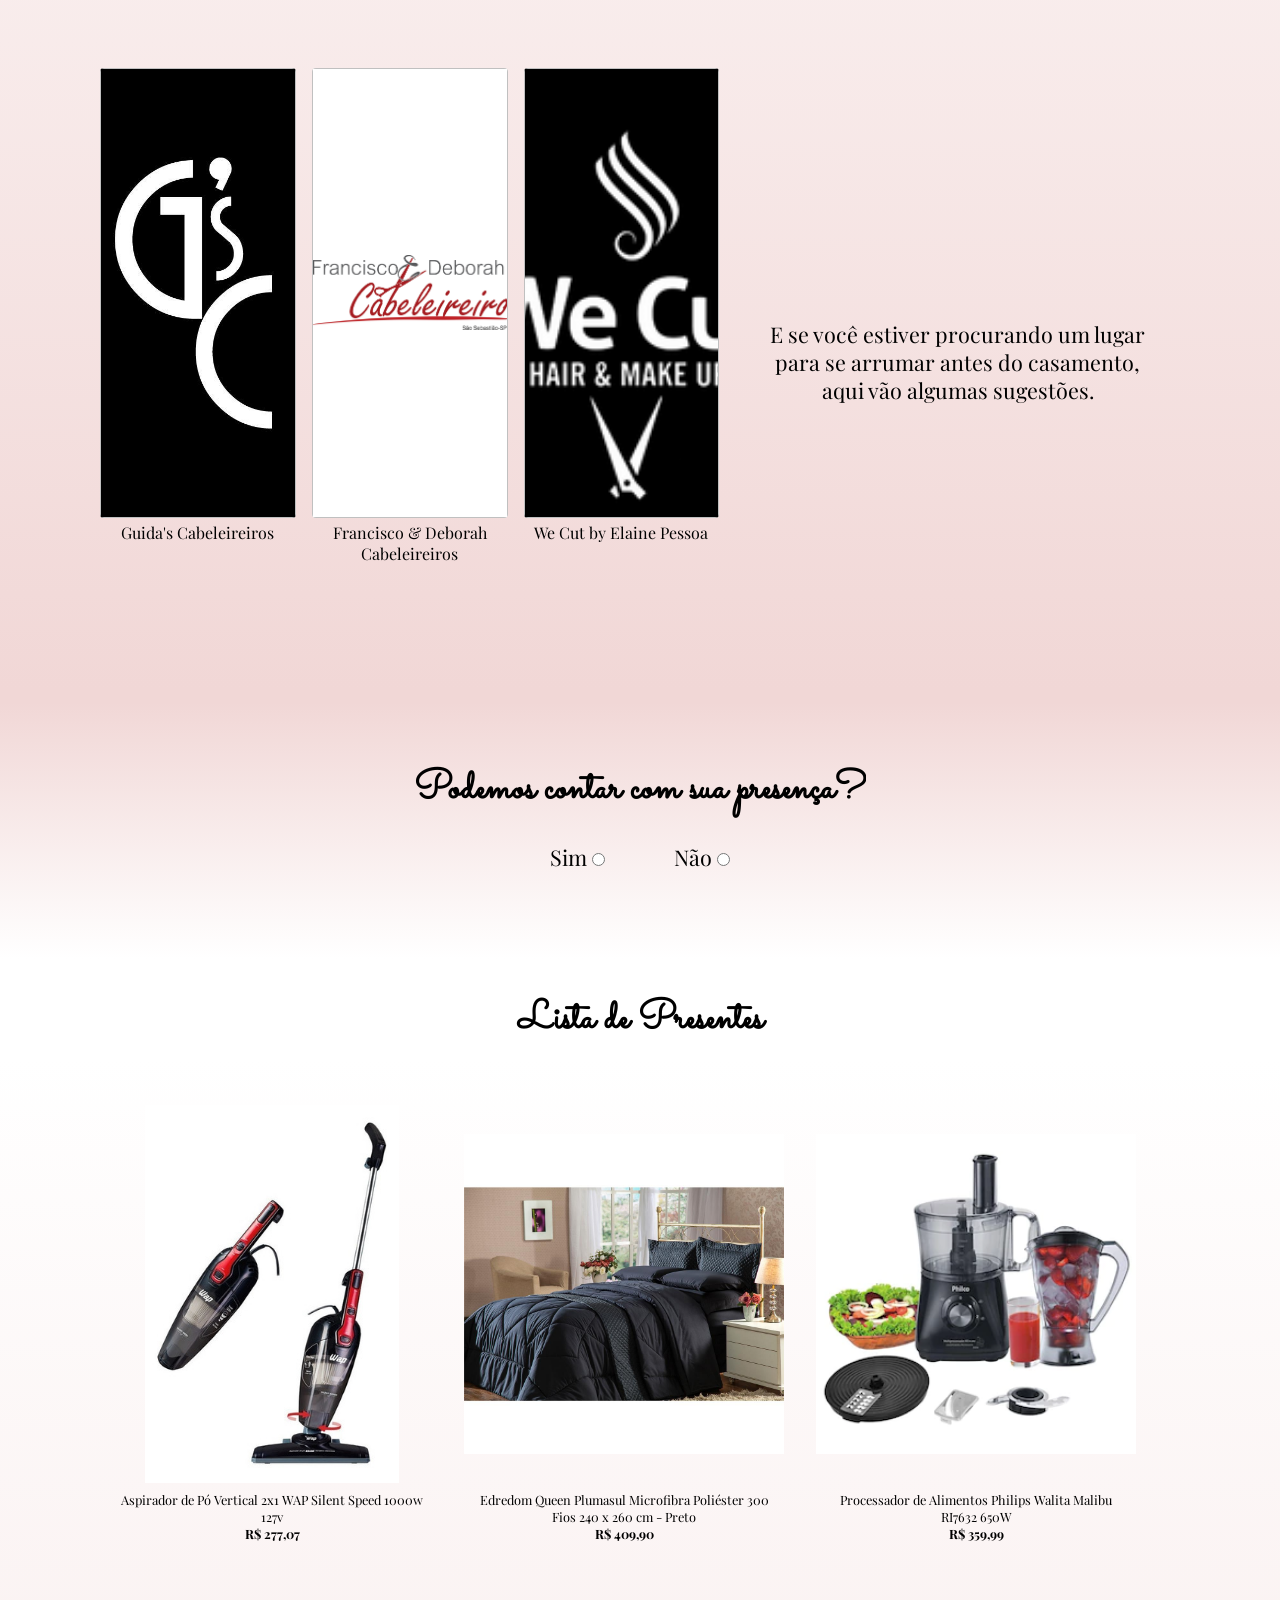
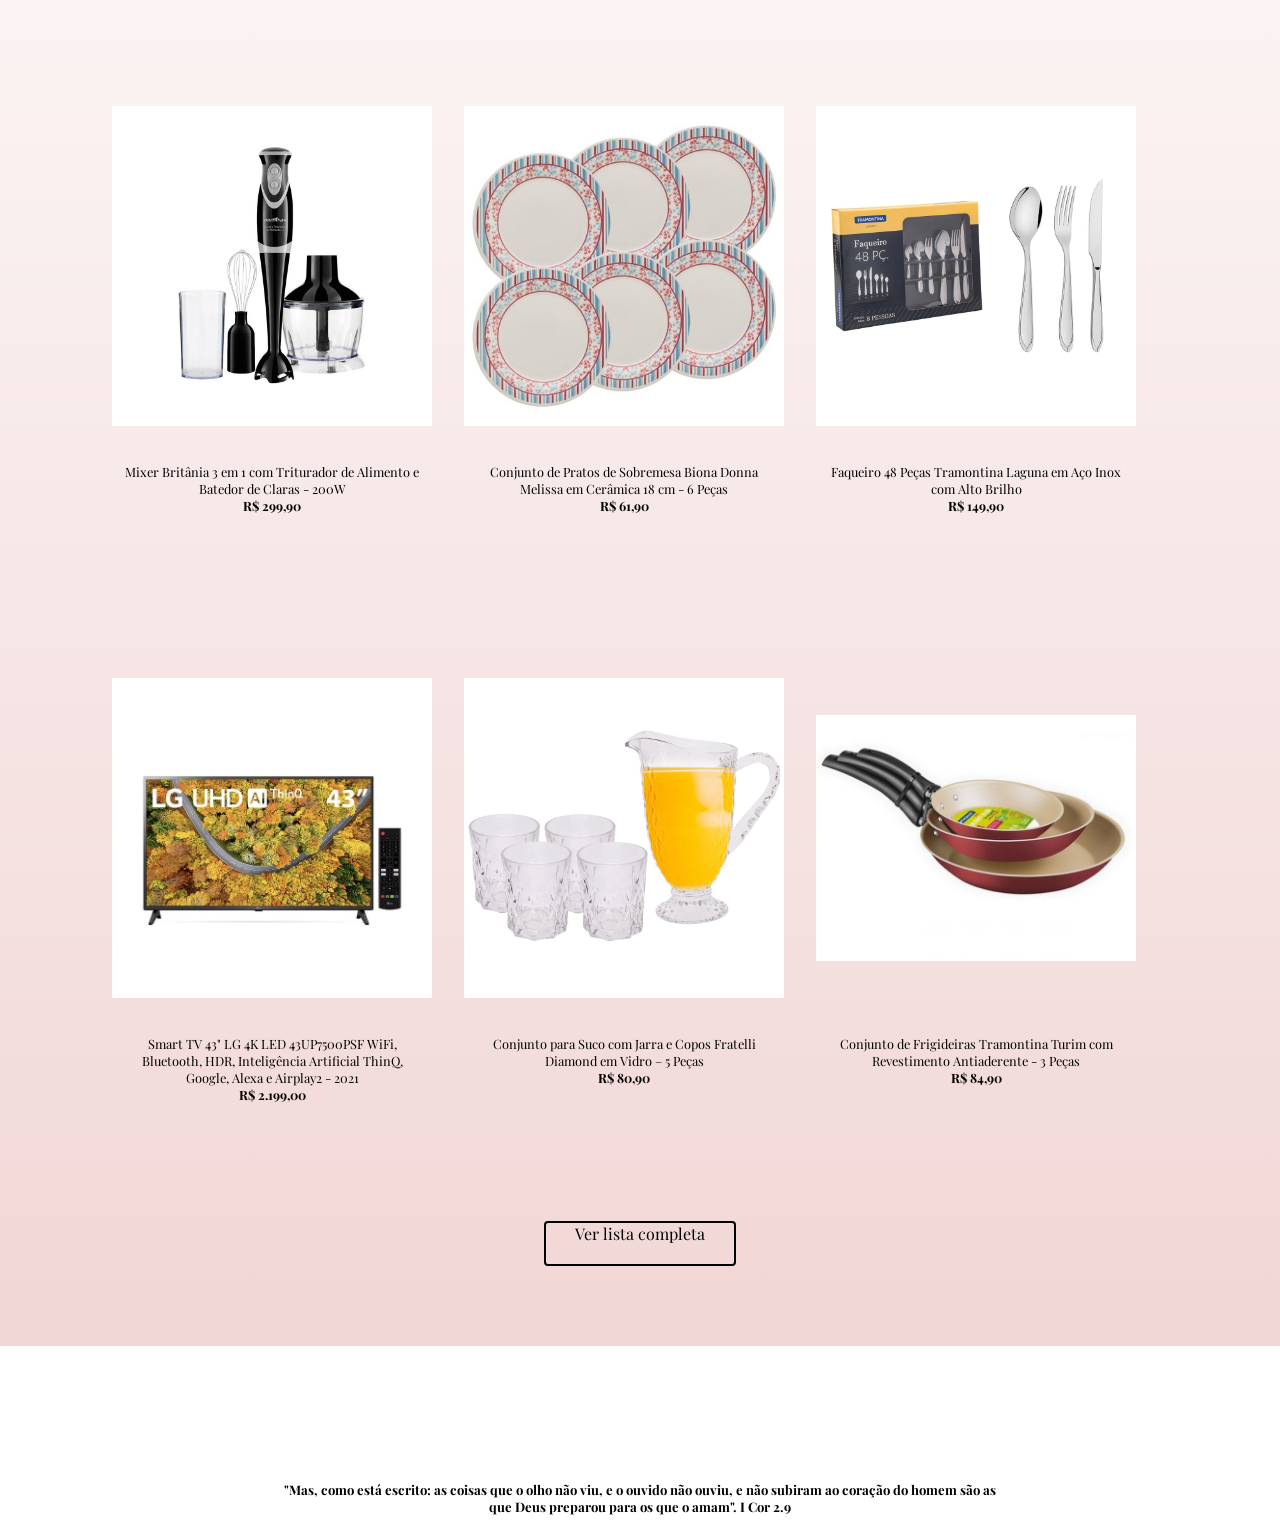
==== commit f204d9c3: "add imagens lista de presentes" ====
--- a/index.html
+++ b/index.html
@@ -397,98 +397,165 @@
           />
         </form>
       </section>
-      <section class="listaPresente title  component__title" id="sectionListaPresente"> 
-
-            <h1 class="lista title">Lista de Presentes</h1>
-
-            <div class="container">
-                <div class="presente" id="presente1">
-                    <div class="imgPresente img1"></div>
-                    <div class="valorPresente">
-                        <a href="https://www.precolandia.com.br/jogo-panelas-antiaderentes-5-pe%C3%A7as-santorini-ana-maria-braga/p-603260" class="linkLista" target="_blank">
-                            <p>Aspirador de Pó Vertical 2x1 WAP Silent Speed 1000w 127v <br><strong>R$ 279,12</strong></p>
-                        </a>
-                    </div>
-                </div>
-
-                <div class="presente" id="presente2">
-                    <div class="imgPresente img2"></div>
-                    <div class="valorPresente">
-                        <a href="https://www.precolandia.com.br/frigideira-wok-santorini-tampa-28cm-preta-meridional/p-582727" class="linkLista" target="_blank">
-                            <p>Frigideira Wok Santorini com Tampa 28cm Preta - Meridional<br><strong>R$ 129,90</strong></p>
-                        </a>
-                    </div>
-                </div>
-
-                <div class="presente" id="presente3">
-                    <div class="imgPresente img3"></div>
-                    <div class="valorPresente">
-                        <a href="https://www.precolandia.com.br/m%C3%A1quina-macarr%C3%A3o-ana-maria-braga-3-massas/p-939323" class="linkLista" target="_blank">
-                            <p>Máquina de Macarrão Ana Maria Braga para 3 Massas<br><strong>R$209,90</strong></p>
-                        </a>
-                    </div>
-                </div>
-
-                <div class="presente" id="presente4">
-                    <div class="imgPresente img4"></div>
-                    <div class="valorPresente">
-                        <a href="https://www.precolandia.com.br/fouet-inox-hercules/p-563447" class="linkLista" target="_blank">
-                            <p>Fouet de Inox - Hercules<br><strong>R$34,90</strong></p>
-                        </a>
-                    </div>
-                </div>
-
-                <div class="presente" id="presente5">
-                    <div class="imgPresente img5"></div>
-                    <div class="valorPresente">
-                        <a href="https://www.precolandia.com.br/liquidificador-mondial-l-1200-bi-12-velocidades-preto/p-964026" class="linkLista" target="_blank">
-                            <p>Liquidificador Mondial L-1200 Bi com 12 Velocidades Preto<br><strong>R$ 229,90</strong></p>
-                        </a>
-                    </div>
-                </div>
-
-                <div class="presente" id="presente6">
-                    <div class="imgPresente img6"></div>
-                    <div class="valorPresente">
-                        <a href="https://www.precolandia.com.br/batedeira-planet%C3%A1ria-php500-turbo-vermelha-11-velocidades-philco/p-946320" class="linkLista" target="_blank">
-                            <p>Batedeira Planetária Php500 Turbo Vermelha com 11 Velocidades - Philco<br><strong>R$ 549,90</strong></p>
-                        </a>
-                    </div>
-                </div>
-
-                <div class="presente" id="presente7">
-                    <div class="imgPresente img7"></div>
-                    <div class="valorPresente">
-                        <a href="https://www.precolandia.com.br/mixer-brit%C3%A2nia-bmx201-preto-127v/p-536970" class="linkLista" target="_blank">
-                            <p>Mixer Britânia Bmx201 Preto 127v<br><strong>R$ 99,90</strong></p>
-                        </a>
-                    </div>
-                </div>
-
-                <div class="presente" id="presente8">
-                    <div class="imgPresente img8"></div>
-                    <div class="valorPresente">
-                        <a href="precolandia.com.br/grill-cadence-club-sandwich/p-454117" class="linkLista" target="_blank">
-                            <p>Grill Cadence Club Sandwich<br><strong>R$ 169,90</strong></p>
-                        </a>
-                    </div>
-                </div>
-
-                <div class="presente" id="presente9">
-                    <div class="imgPresente img9"></div>
-                    <div class="valorPresente">
-                        <a href="https://www.precolandia.com.br/faqueiro-tramontina-36-pe%C3%A7as-amazonas/p-507385" class="linkLista" target="_blank">
-                            <p>Faqueiro Tramontina 36 Peças Amazonas<br><strong>R$ 339,90</strong></p>
-                        </a>
-                    </div>
-                </div>
-
-                <div >
-                    <a href="https://listas.pontofrio.com.br/giuebruno" target="_blank"> <p class="btnPresente" id="btnPresente"> Ver lista completa</p></a>
-                </div>
-
-            </div>
-        </section> 
+      <section
+        class="listaPresente title component__title"
+        id="sectionListaPresente"
+      >
+        <h1 class="lista title">Lista de Presentes</h1>
+
+        <div class="container">
+          <div class="presente" id="presente1">
+            <div class="imgPresente img1"></div>
+            <div class="valorPresente">
+              <a
+                href="https://listas.pontofrio.com.br/giuebruno"
+                class="linkLista"
+                target="_blank"
+              >
+                <p>
+                  Aspirador de Pó Vertical 2x1 WAP Silent Speed 1000w 127v
+                  <br /><strong>R$ 277,07</strong>
+                </p>
+              </a>
+            </div>
+          </div>
+
+          <div class="presente" id="presente2">
+            <div class="imgPresente img2"></div>
+            <div class="valorPresente">
+              <a
+                href="https://listas.pontofrio.com.br/giuebruno"
+                class="linkLista"
+                target="_blank"
+              >
+                <p>
+                  Edredom Queen Plumasul Microfibra Poliéster 300 Fios 240 x 260 cm - Preto<br /><strong
+                    >R$ 409,90</strong
+                  >
+                </p>
+              </a>
+            </div>
+          </div>
+
+          <div class="presente" id="presente3">
+            <div class="imgPresente img3"></div>
+            <div class="valorPresente">
+              <a
+                href="https://listas.pontofrio.com.br/giuebruno"
+                class="linkLista"
+                target="_blank"
+              >
+                <p>
+                  Processador de Alimentos Philips Walita Malibu RI7632 650W<br /><strong
+                    >R$ 359,99</strong
+                  >
+                </p>
+              </a>
+            </div>
+          </div>
+
+          <div class="presente" id="presente4">
+            <div class="imgPresente img4"></div>
+            <div class="valorPresente">
+              <a
+                href="https://listas.pontofrio.com.br/giuebruno"
+                class="linkLista"
+                target="_blank"
+              >
+                <p>Mixer Britânia 3 em 1 com Triturador de Alimento e Batedor de Claras - 200W<br /><strong>R$ 299,90</strong></p>
+              </a>
+            </div>
+          </div>
+
+          <div class="presente" id="presente5">
+            <div class="imgPresente img5"></div>
+            <div class="valorPresente">
+              <a
+                href="https://listas.pontofrio.com.br/giuebruno"
+                class="linkLista"
+                target="_blank"
+              >
+                <p>
+                  Conjunto de Pratos de Sobremesa Biona Donna Melissa em Cerâmica 18 cm - 6 Peças<br /><strong
+                    >R$ 61,90</strong
+                  >
+                </p>
+              </a>
+            </div>
+          </div>
+
+          <div class="presente" id="presente6">
+            <div class="imgPresente img6"></div>
+            <div class="valorPresente">
+              <a
+                href="https://listas.pontofrio.com.br/giuebruno"
+                class="linkLista"
+                target="_blank"
+              >
+                <p>
+                  Faqueiro 48 Peças Tramontina Laguna em Aço Inox com Alto Brilho
+                  <br /><strong>R$ 149,90</strong>
+                </p>
+              </a>
+            </div>
+          </div>
+
+          <div class="presente" id="presente7">
+            <div class="imgPresente img7"></div>
+            <div class="valorPresente">
+              <a
+                href="https://listas.pontofrio.com.br/giuebruno"
+                class="linkLista"
+                target="_blank"
+              >
+                <p>
+                  Smart TV 43" LG 4K LED 43UP7500PSF WiFi, Bluetooth, HDR, Inteligência Artificial ThinQ, Google, Alexa e Airplay2 - 2021<br /><strong
+                    >R$ 2.199,00</strong
+                  >
+                </p>
+              </a>
+            </div>
+          </div>
+
+          <div class="presente" id="presente8">
+            <div class="imgPresente img8"></div>
+            <div class="valorPresente">
+              <a
+                href="https://listas.pontofrio.com.br/giuebruno"
+                class="linkLista"
+                target="_blank"
+              >
+                <p>
+                  Conjunto para Suco com Jarra e Copos Fratelli Diamond em Vidro – 5 Peças<br /><strong>R$ 80,90</strong>
+                </p>
+              </a>
+            </div>
+          </div>
+
+          <div class="presente" id="presente9">
+            <div class="imgPresente img9"></div>
+            <div class="valorPresente">
+              <a
+                href="https://listas.pontofrio.com.br/giuebruno"
+                class="linkLista"
+                target="_blank"
+              >
+                <p>
+                  Conjunto de Frigideiras Tramontina Turim com Revestimento Antiaderente - 3 Peças<br /><strong
+                    >R$ 84,90</strong
+                  >
+                </p>
+              </a>
+            </div>
+          </div>
+
+          <div>
+            <a href="https://listas.pontofrio.com.br/giuebruno" target="_blank">
+              <p class="btnPresente" id="btnPresente">Ver lista completa</p></a
+            >
+          </div>
+        </div>
+      </section>
     </main>
     <footer>
       <h3 class="h3__footer">
--- a/css/listaPresentes.css
+++ b/css/listaPresentes.css
@@ -45,32 +45,32 @@
 }
 
 .img1 {
-    background-image: url(../img/Jogo-de-Panelas-Antiaderentes-5-Pecas-Santorini-Ana-Maria-Braga-preçolandia-603260-0c.jpg);
+    background-image: url(../img/Lista\ de\ presentes/AspiradorDePoVertical.jpg);
 }
 
 .img2 {
-    background-image: url(../img/Frigideira-Wok-Santorini-com-Tampa-28cm-Preta-Meridional-preçolandia-582727-0c.jpg);
+    background-image: url(../img/Lista\ de\ presentes/EdredomQueen.jpg);
 }
 .img3{
-    background-image: url(../img/Maquina-de-Macarrao-Ana-Maria-Braga-para-3-Massas-preçolandia-939323-0c.jpg);
+    background-image: url(../img/Lista\ de\ presentes/ProcessadorDeAlimentos.jpg);
 }
 .img4{
-    background-image: url(../img/Fouet-de-Inox-Hercules-preçolandia-563447-0c.jpg);
+    background-image: url(../img/Lista\ de\ presentes/Mixer.jpg);
 }
 .img5{
-    background-image: url(../img/Liquidificador-Mondial-L-1200-Bi-com-12-Velocidades-Preto-preçolandia-964026-0c.jpg);
+    background-image: url(../img/Lista\ de\ presentes/ConjuntoDePratosDeSobremesa.jpg);
 }
 .img6{
-    background-image: url(../img/Batedeira-Planetaria-Php500-Turbo-Vermelha-com-11-Velocidades-Philco-preçolandia-946320-0c.jpg);
+    background-image: url(../img/Lista\ de\ presentes/Faqueiro.jpg);
 }
 .img7{
-    background-image: url(../img/Mixer-Bmx201-Preto-127v-preçolandia-536970-0c.jpg);
+    background-image: url(../img/Lista\ de\ presentes/SmartTV.jpg);
 }
 .img8{
-    background-image: url(../img/Grill-Cadence-Club-Sandwich-preçolandia-454117-0c.jpg);
+    background-image: url(../img/Lista\ de\ presentes/ConjuntoParaSucoComJarra.jpg);
 }
 .img9{
-    background-image: url(../img/Faqueiro-Tramontina-36-Pecas-Amazonas-preçolandia-507385-0c.jpg);
+    background-image: url(../img/Lista\ de\ presentes/ConjuntoDeFrigideirasTramontina.jpg);
 }
 
 .presente p{
